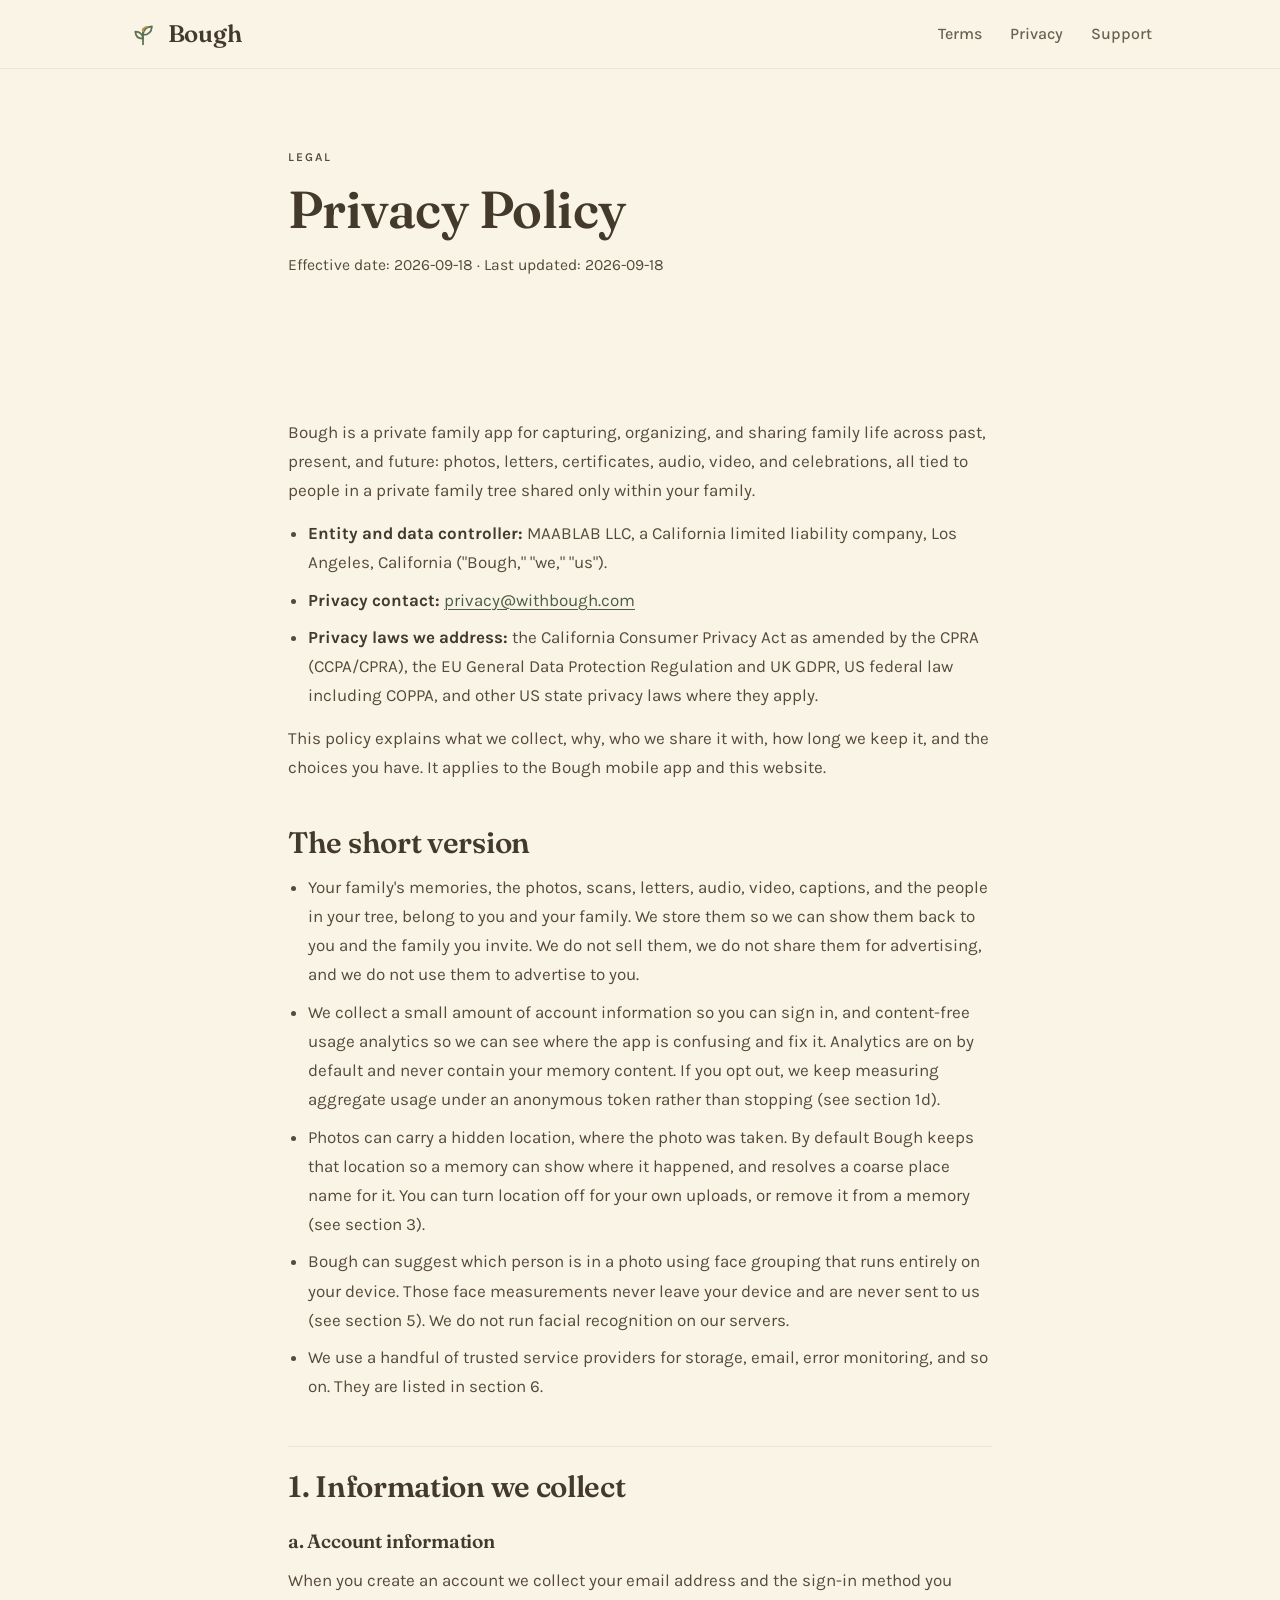
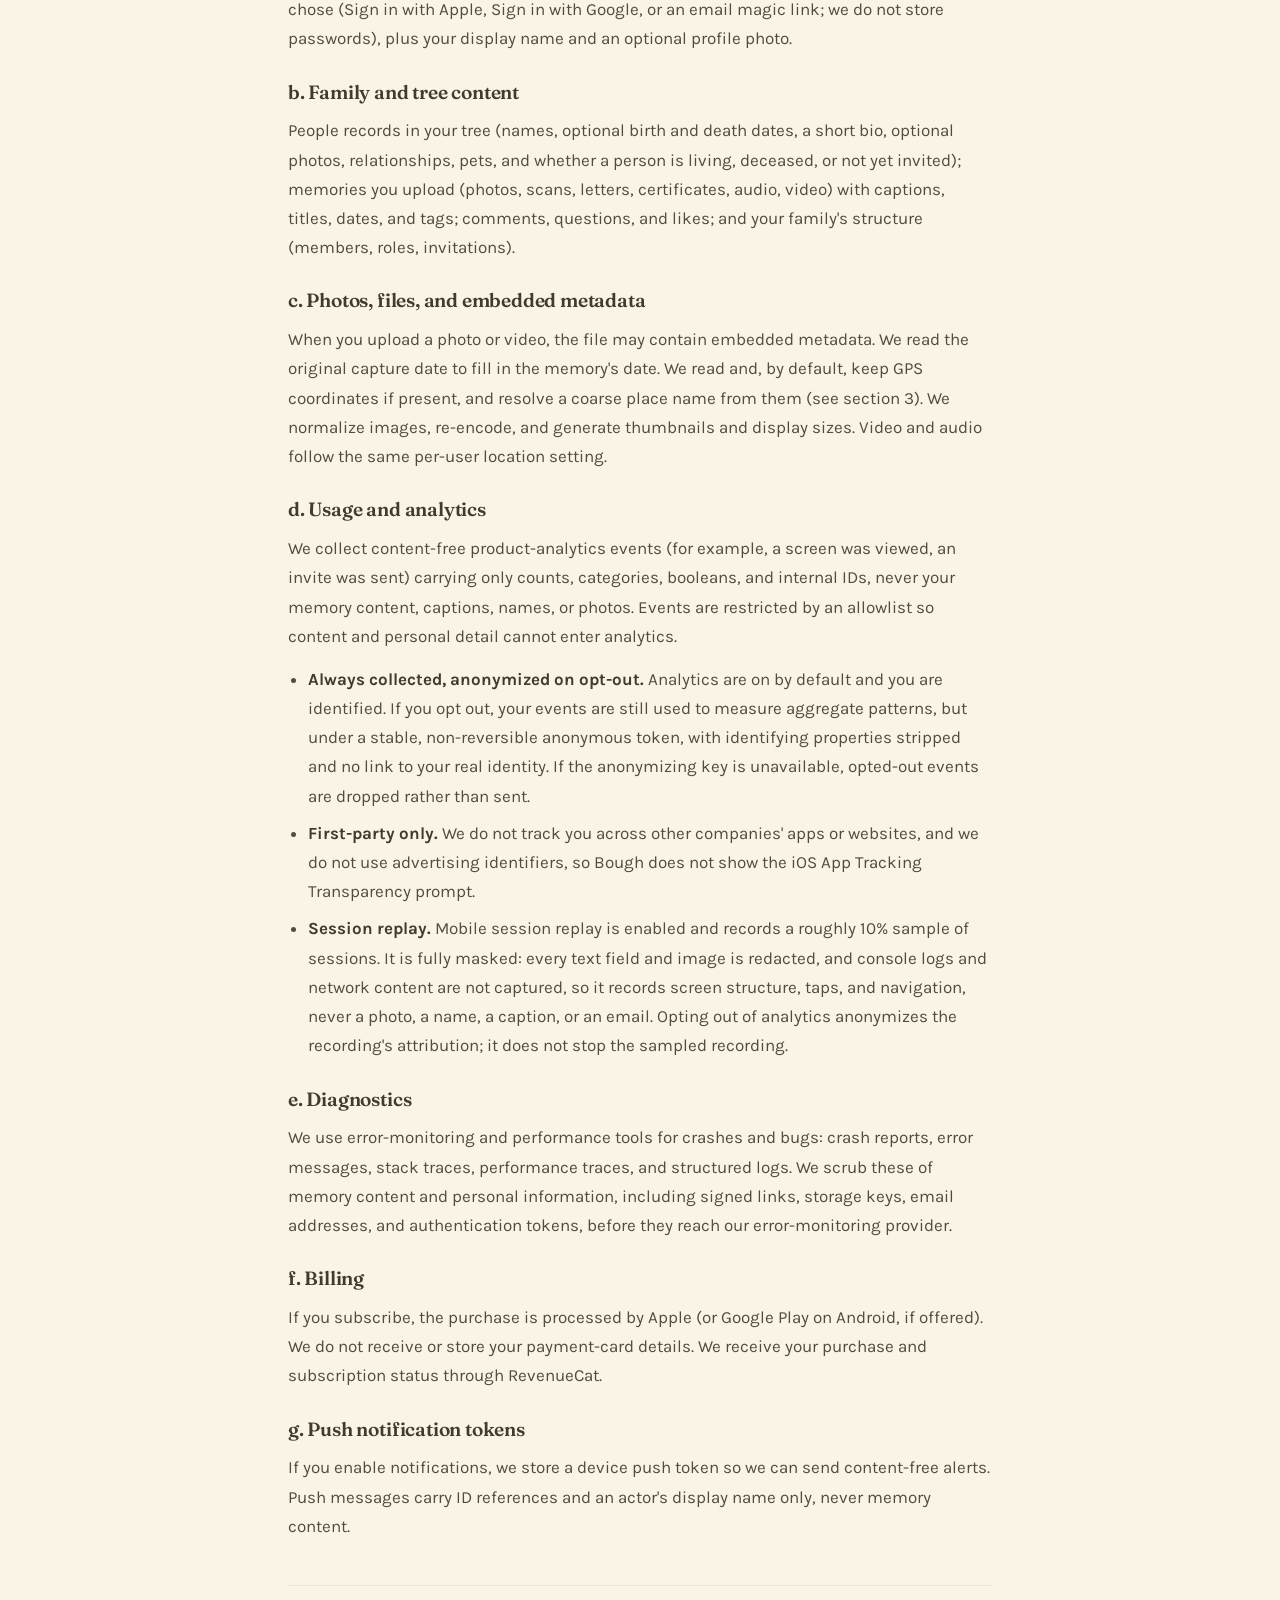
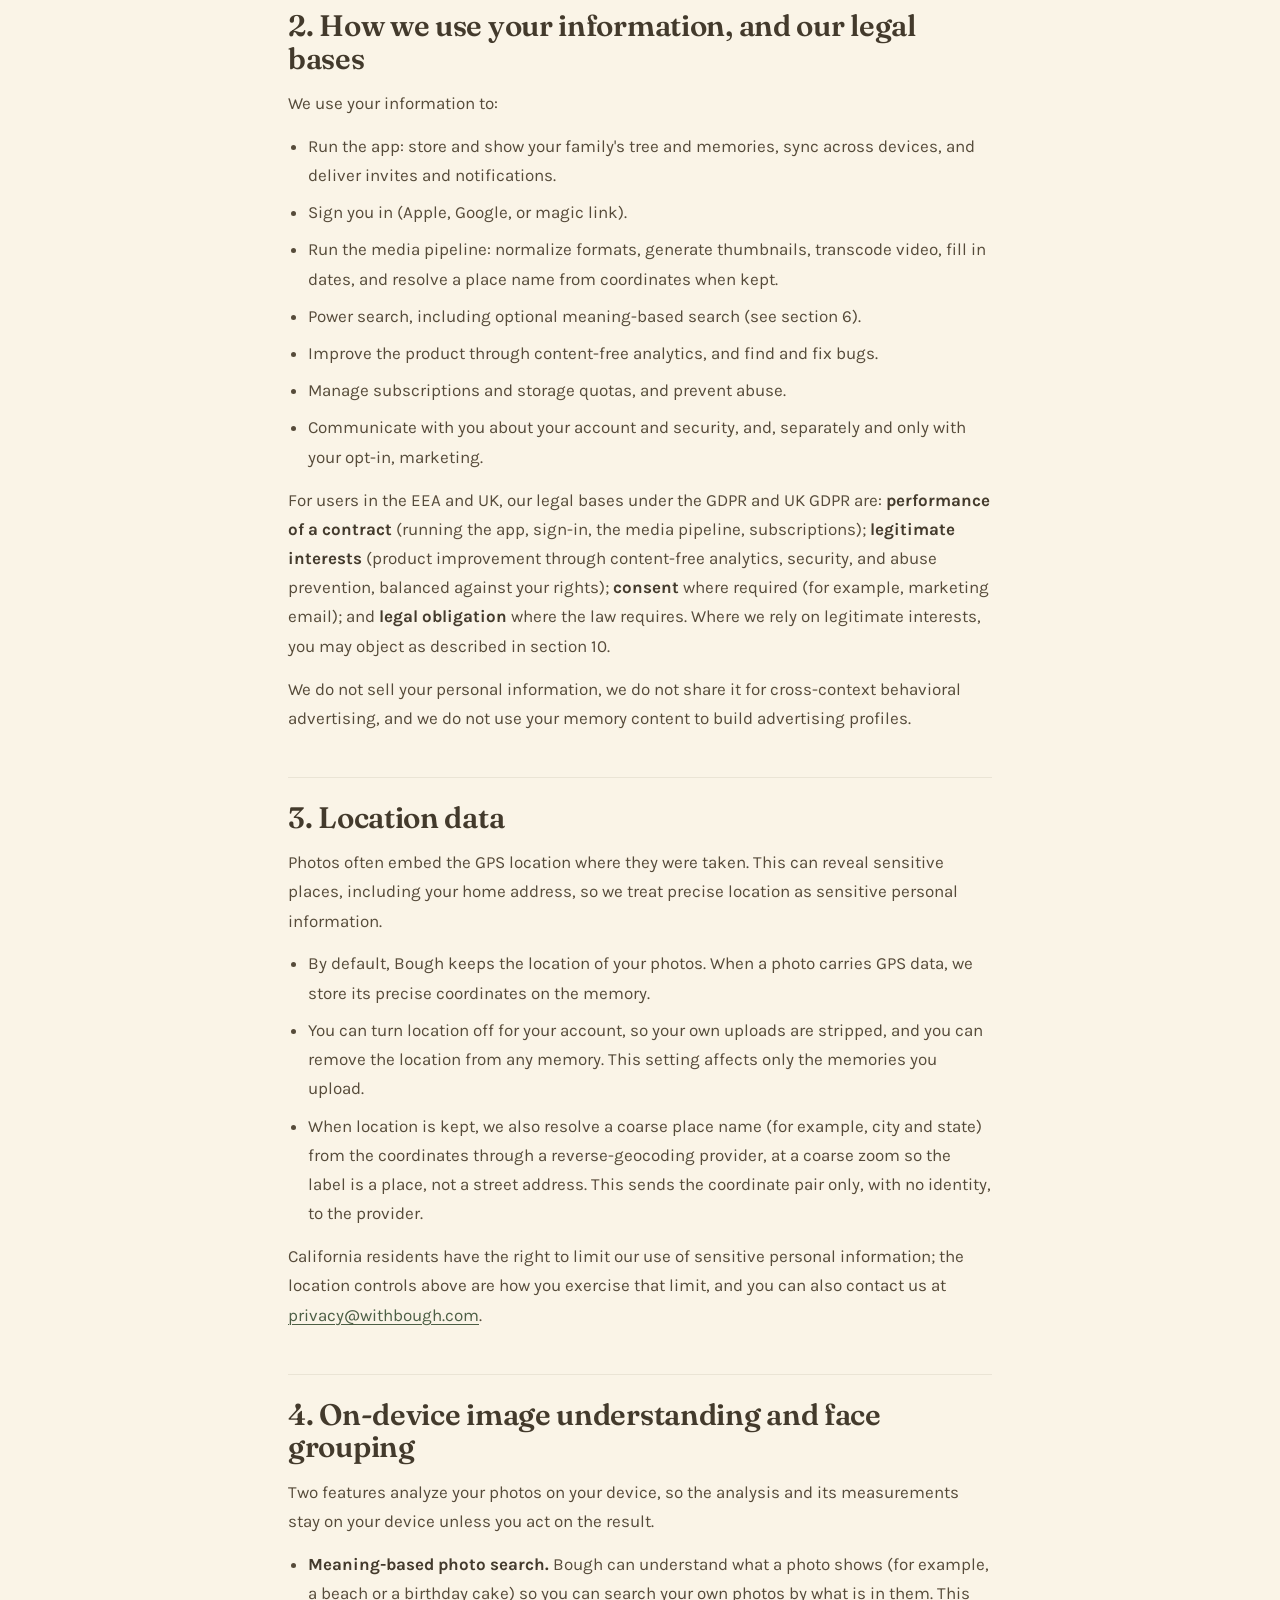
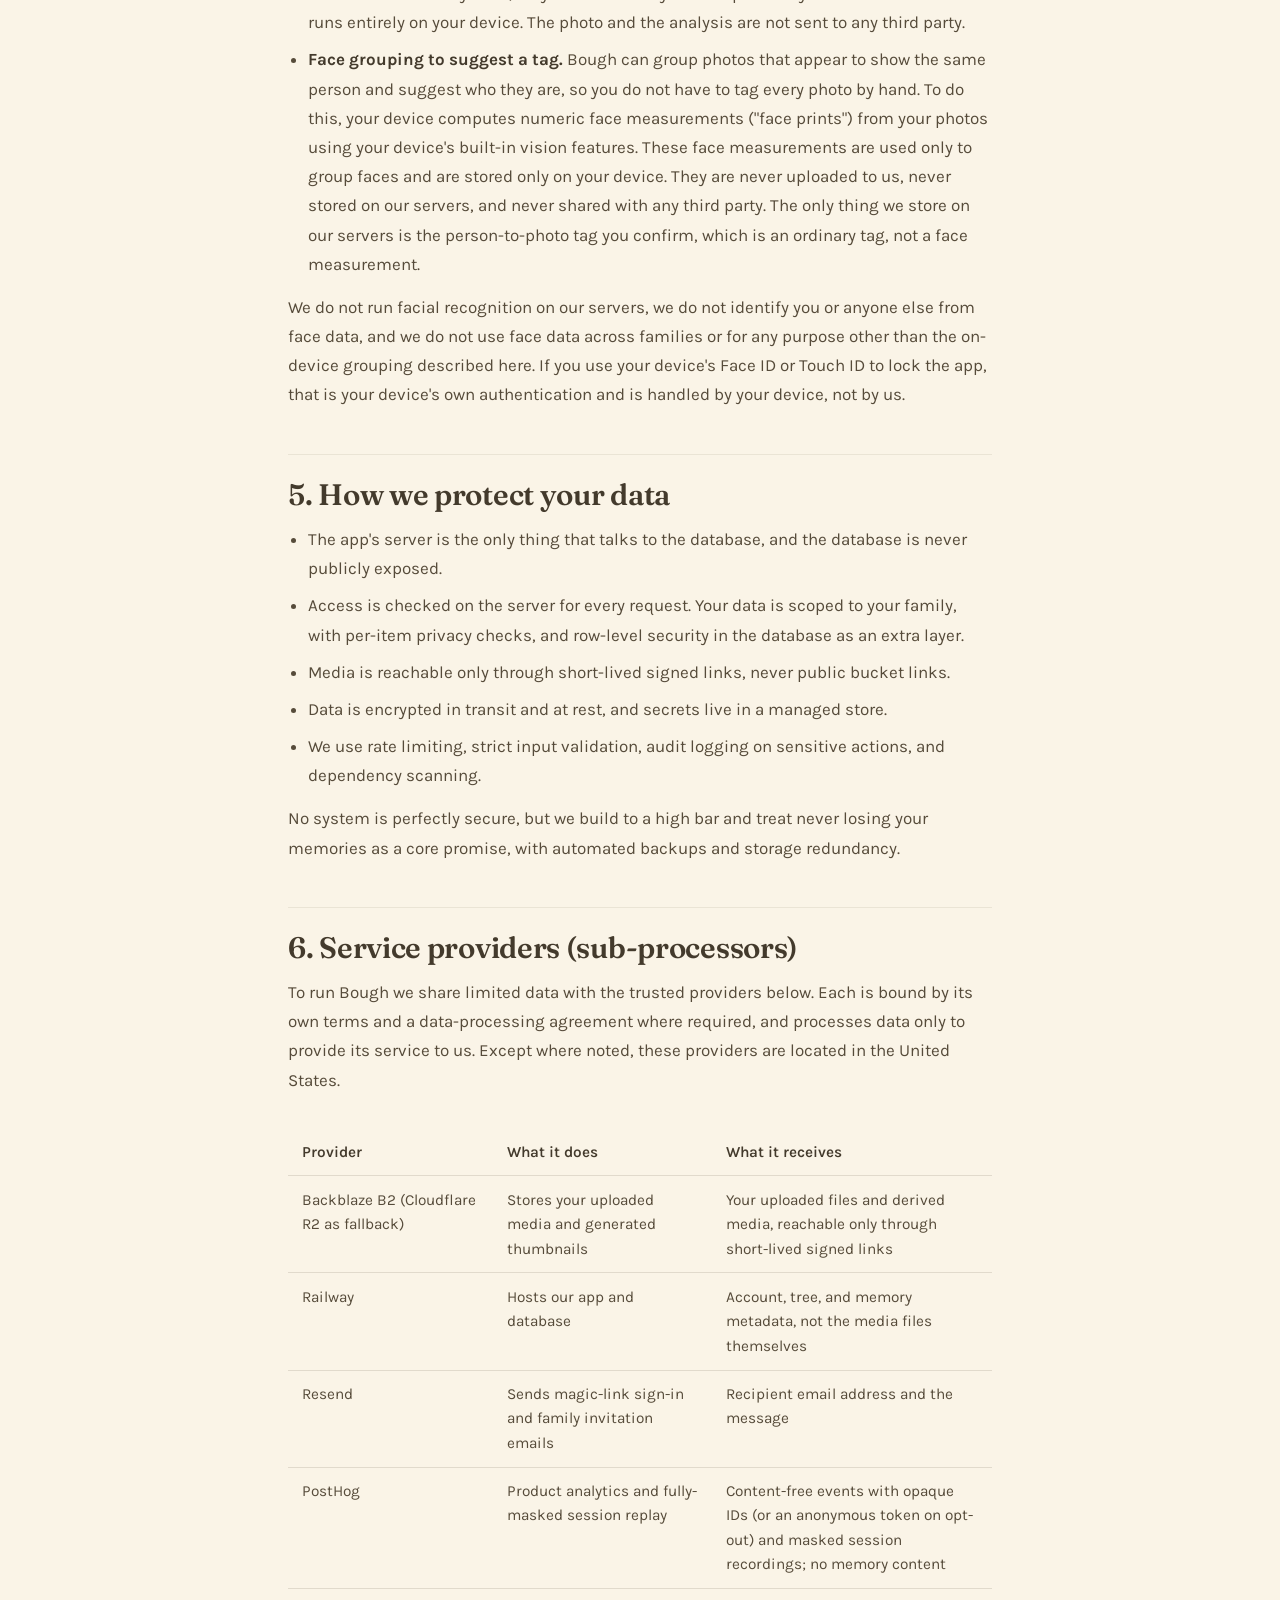
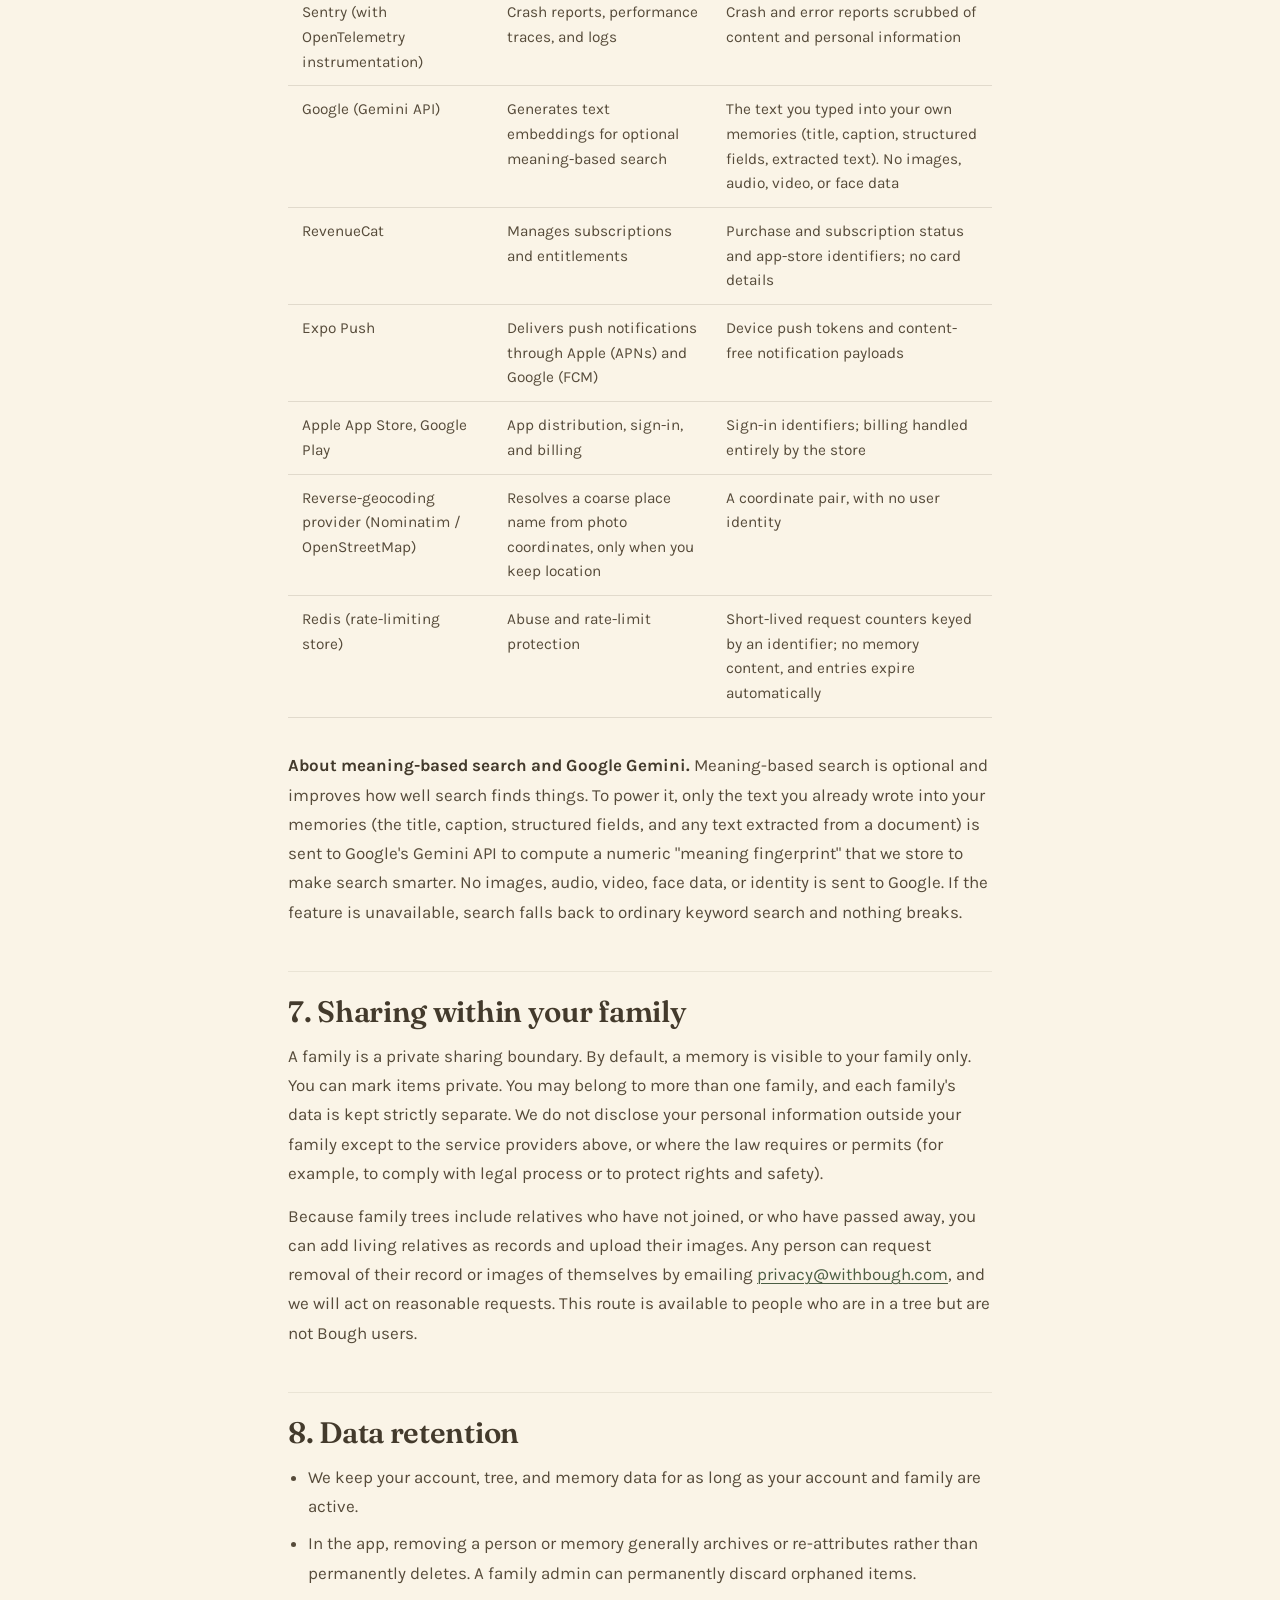
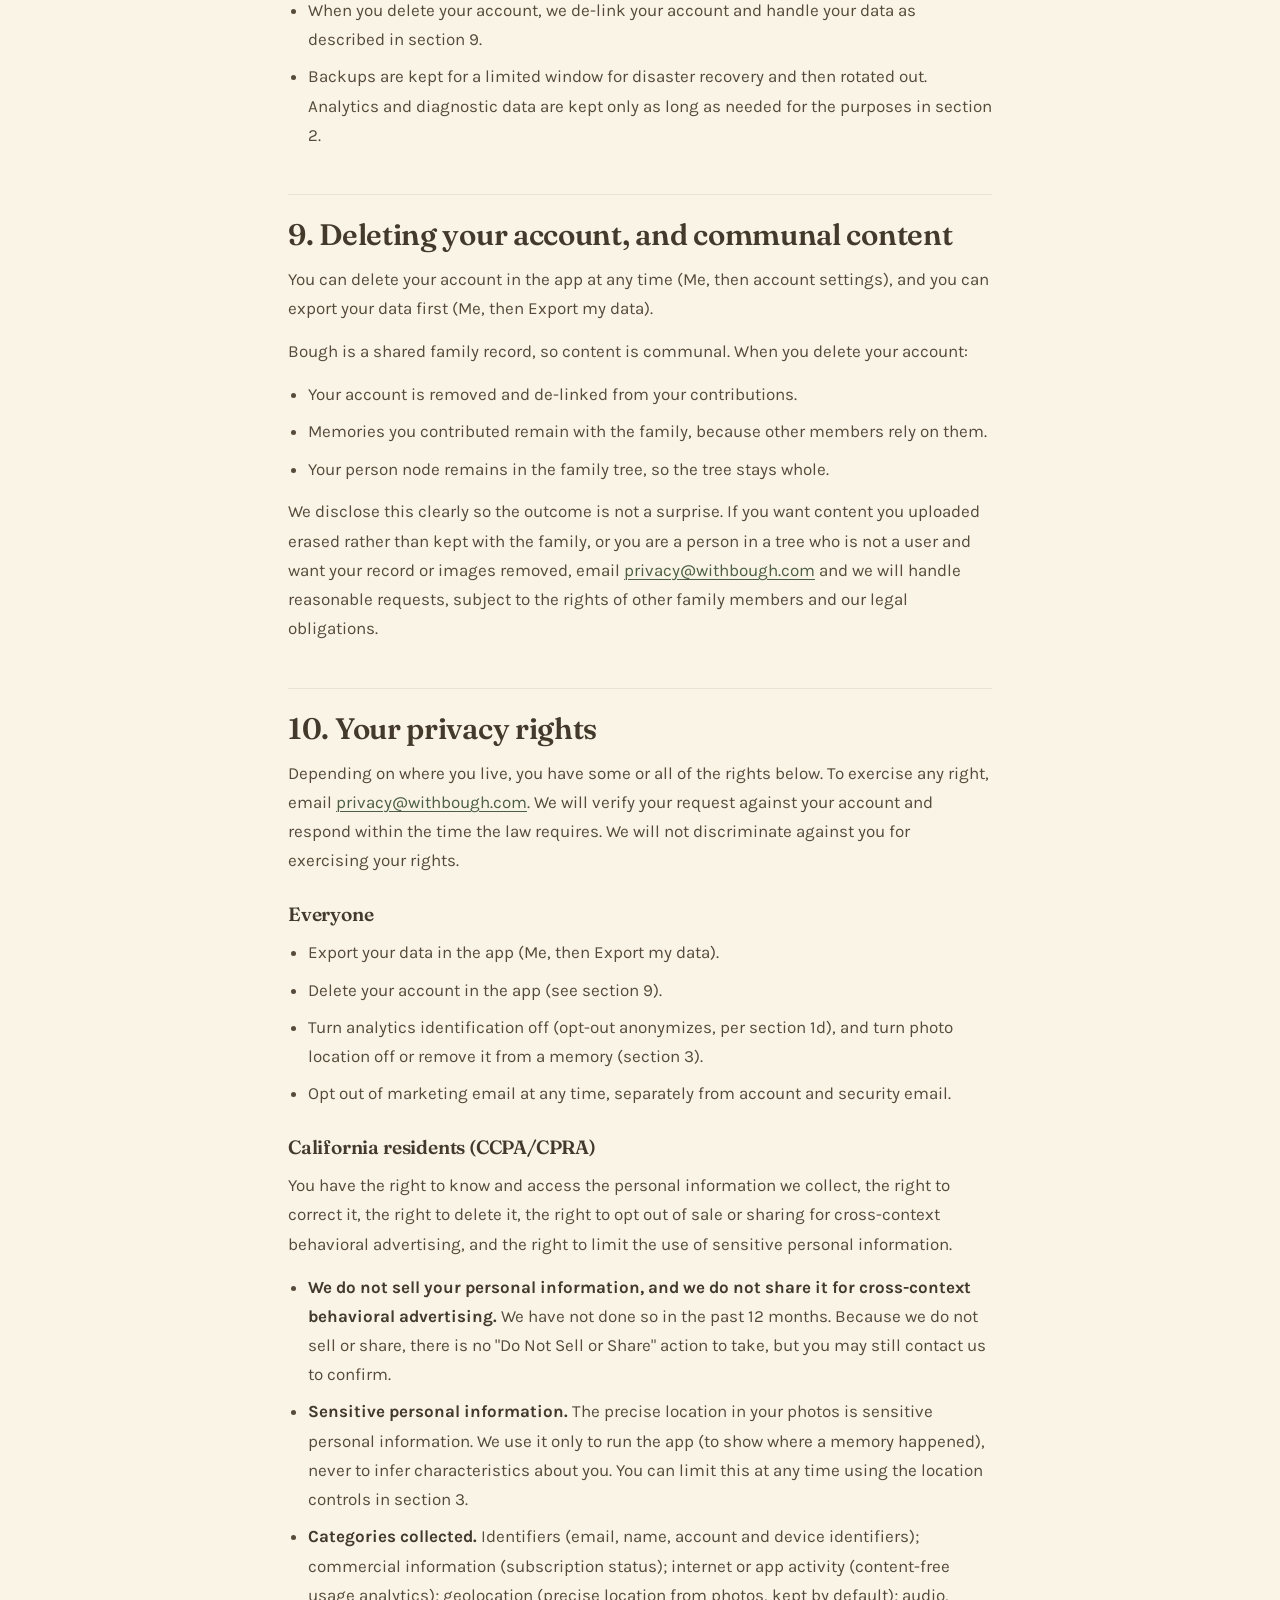
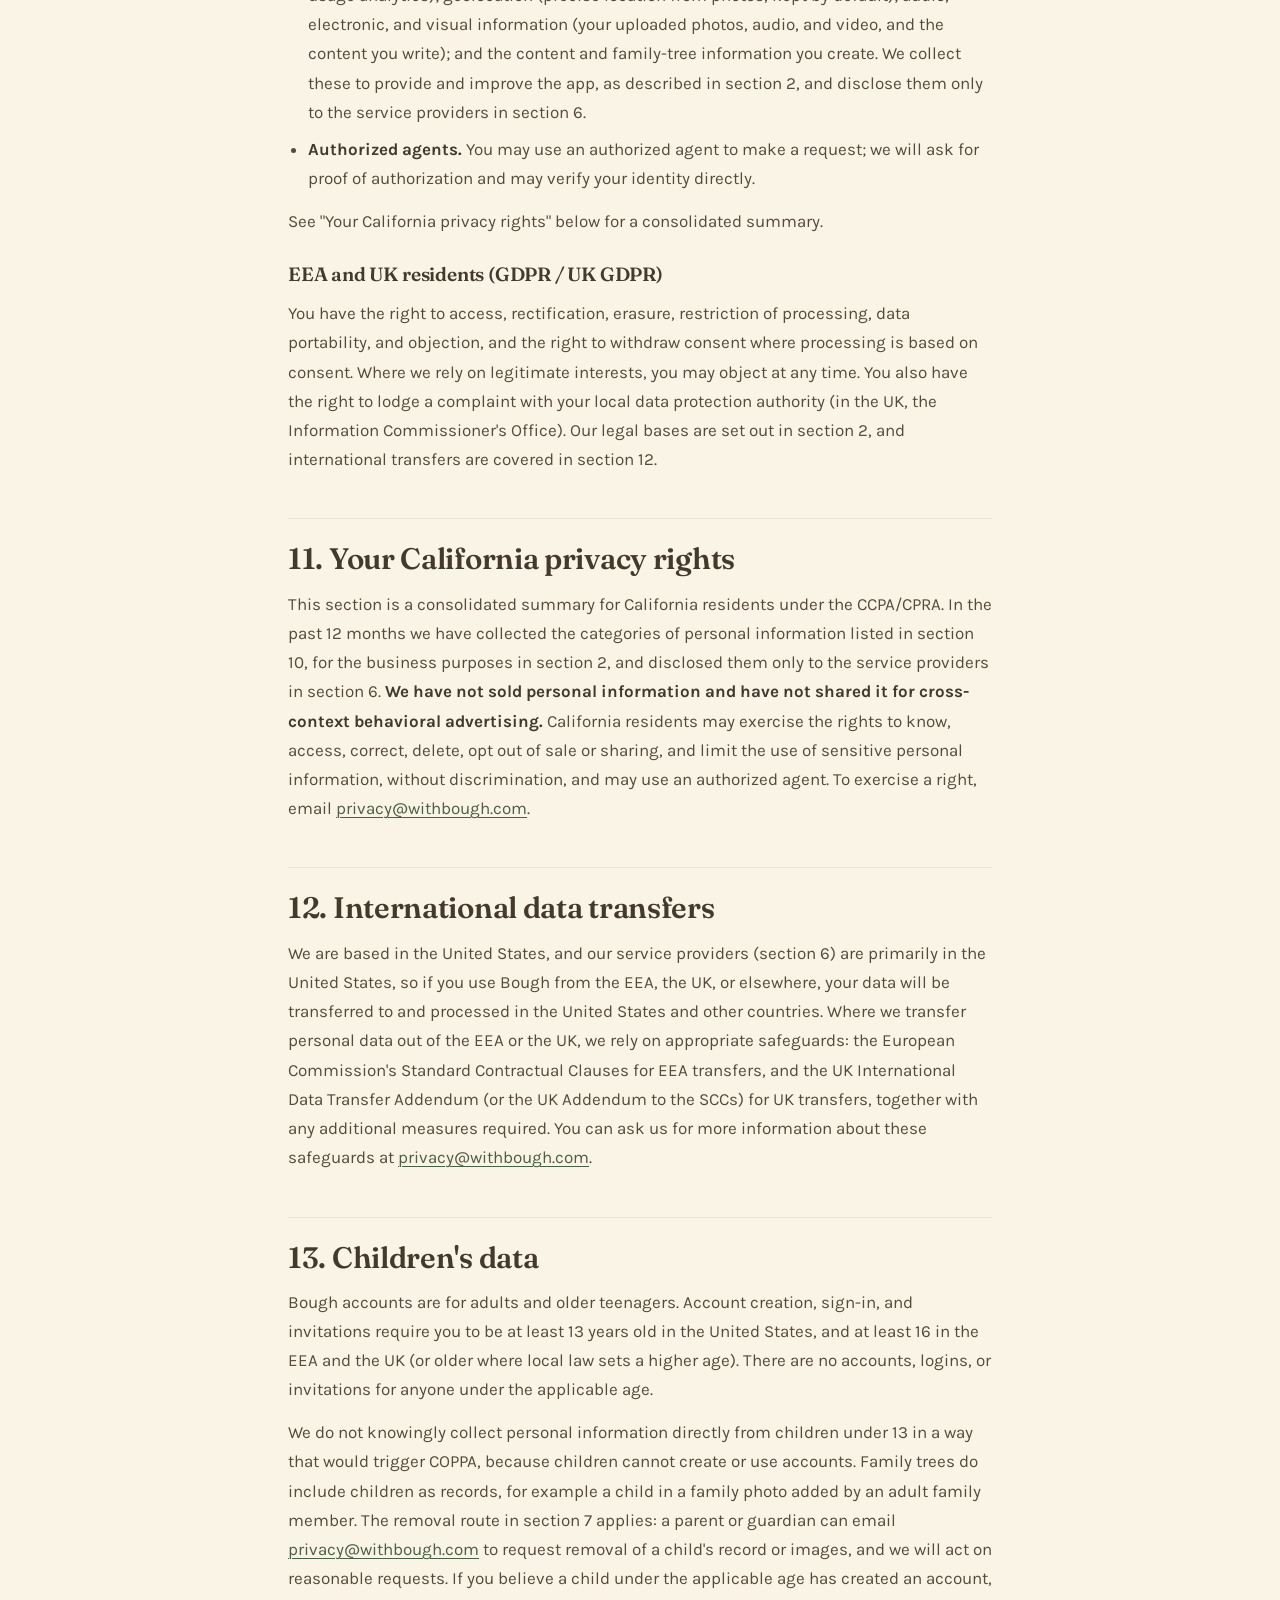
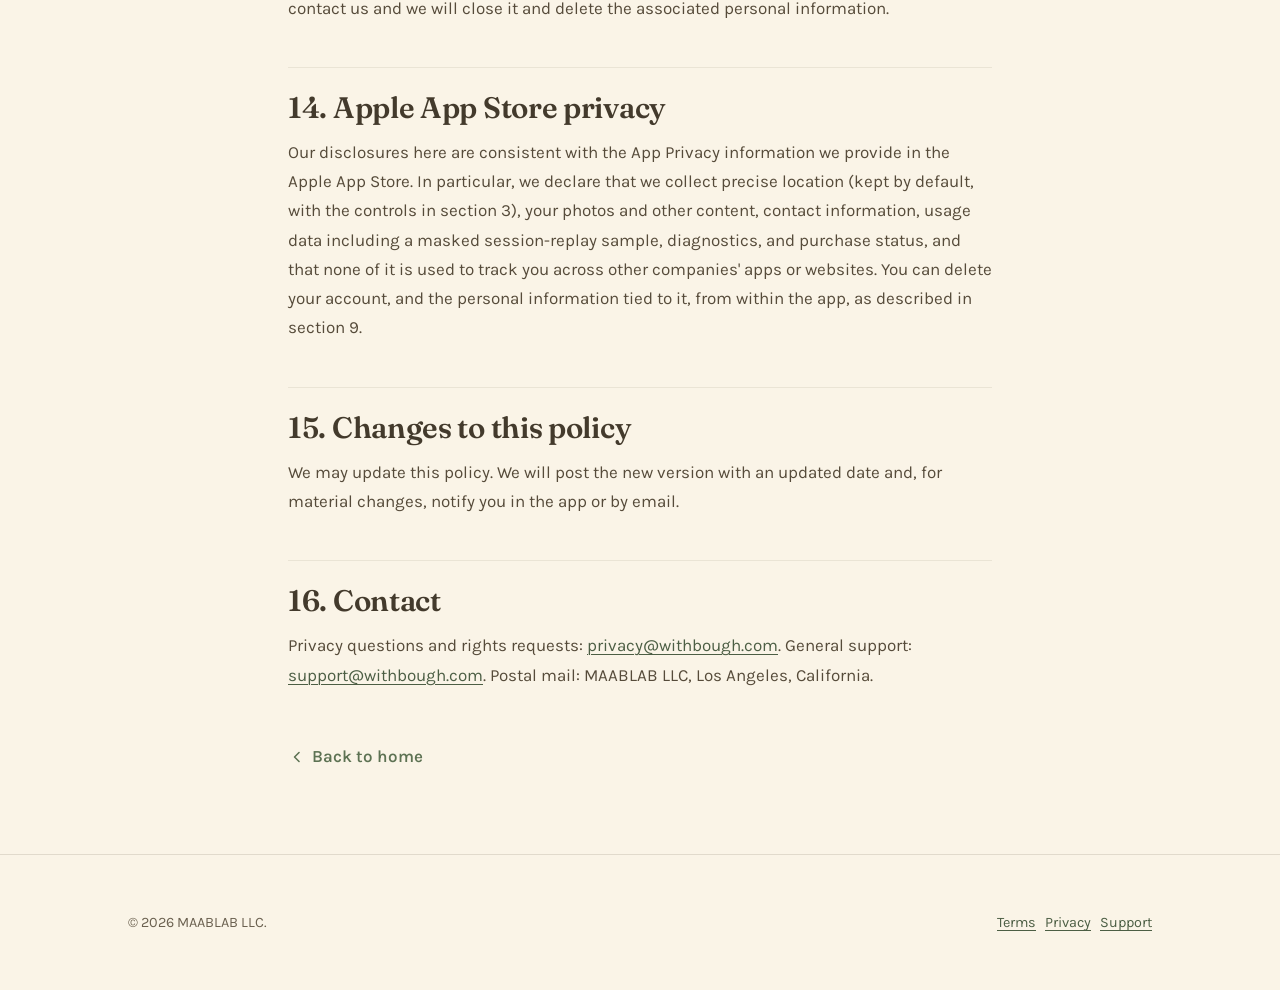
==== privacy/index.html @ f745c42a "feat: publish Bough marketing + legal site for withbough.com Static site (index, terms, privacy, sup" ====
<!doctype html>
<html lang="en">
<head>
  <meta charset="utf-8">
  <meta name="viewport" content="width=device-width, initial-scale=1, viewport-fit=cover">
  <title>Bough Privacy Policy</title>
  <meta name="description" content="How Bough collects, uses, shares, and protects your family's data.">
  <link rel="icon" href="../assets/bough-mark.svg" type="image/svg+xml">
  <link rel="preconnect" href="https://fonts.googleapis.com">
  <link rel="preconnect" href="https://fonts.gstatic.com" crossorigin>
  <link href="https://fonts.googleapis.com/css2?family=Fraunces:ital,opsz,wght@0,9..144,400;0,9..144,500;0,9..144,600;1,9..144,500&family=Karla:wght@400;500;600;700&display=swap" rel="stylesheet">
  <link rel="stylesheet" href="../styles.css">
</head>
<body id="top">
  <a class="skip-link" href="#main">Skip to content</a>

  <header class="site-header">
    <div class="wrap">
      <a class="brand" href="../" aria-label="Bough home">
        <svg width="30" height="30" viewBox="0 0 32 32" fill="none" stroke="currentColor" stroke-width="1.9" stroke-linecap="round" stroke-linejoin="round" style="color: var(--sage-deep)" aria-hidden="true">
          <path d="M16 27V11"/>
          <path d="M16 17c.3-5.6 3.8-8.8 9.5-9-.4 5.7-3.9 9-9.5 9z"/>
          <path d="M16 21c-.3-4.5-3.2-7.3-8.2-7.5.4 5 3.6 7.7 8.2 7.5z"/>
          <path d="M16 13c.1-2.7 1.7-4.3 4.5-4.5" style="stroke: var(--gold)"/>
        </svg>
        <span class="wordmark">Bough</span>
      </a>
      <nav class="nav" aria-label="Primary">
        <div class="nav-links">
          <a href="../terms/">Terms</a>
          <a href="../privacy/" aria-current="page">Privacy</a>
          <a href="../support/">Support</a>
        </div>
      </nav>
    </div>
  </header>

  <main id="main">
    <div class="wrap doc-header">
      <div class="doc">
        <p class="eyebrow">Legal</p>
        <h1>Privacy Policy</h1>
        <p class="doc-meta">Effective date: 2026-09-18 · Last updated: 2026-09-18</p>
      </div>
    </div>

    <div class="wrap">
      <article class="doc">
        <p>Bough is a private family app for capturing, organizing, and sharing family life across past, present, and future: photos, letters, certificates, audio, video, and celebrations, all tied to people in a private family tree shared only within your family.</p>
        <ul>
          <li><strong>Entity and data controller:</strong> MAABLAB LLC, a California limited liability company, Los Angeles, California ("Bough," "we," "us").</li>
          <li><strong>Privacy contact:</strong> <a href="mailto:privacy@withbough.com">privacy@withbough.com</a></li>
          <li><strong>Privacy laws we address:</strong> the California Consumer Privacy Act as amended by the CPRA (CCPA/CPRA), the EU General Data Protection Regulation and UK GDPR, US federal law including COPPA, and other US state privacy laws where they apply.</li>
        </ul>
        <p>This policy explains what we collect, why, who we share it with, how long we keep it, and the choices you have. It applies to the Bough mobile app and this website.</p>

        <h2>The short version</h2>
        <ul>
          <li>Your family's memories, the photos, scans, letters, audio, video, captions, and the people in your tree, belong to you and your family. We store them so we can show them back to you and the family you invite. We do not sell them, we do not share them for advertising, and we do not use them to advertise to you.</li>
          <li>We collect a small amount of account information so you can sign in, and content-free usage analytics so we can see where the app is confusing and fix it. Analytics are on by default and never contain your memory content. If you opt out, we keep measuring aggregate usage under an anonymous token rather than stopping (see section 1d).</li>
          <li>Photos can carry a hidden location, where the photo was taken. By default Bough keeps that location so a memory can show where it happened, and resolves a coarse place name for it. You can turn location off for your own uploads, or remove it from a memory (see section 3).</li>
          <li>Bough can suggest which person is in a photo using face grouping that runs entirely on your device. Those face measurements never leave your device and are never sent to us (see section 5). We do not run facial recognition on our servers.</li>
          <li>We use a handful of trusted service providers for storage, email, error monitoring, and so on. They are listed in section 6.</li>
        </ul>

        <h2>1. Information we collect</h2>
        <h3>a. Account information</h3>
        <p>When you create an account we collect your email address and the sign-in method you chose (Sign in with Apple, Sign in with Google, or an email magic link; we do not store passwords), plus your display name and an optional profile photo.</p>
        <h3>b. Family and tree content</h3>
        <p>People records in your tree (names, optional birth and death dates, a short bio, optional photos, relationships, pets, and whether a person is living, deceased, or not yet invited); memories you upload (photos, scans, letters, certificates, audio, video) with captions, titles, dates, and tags; comments, questions, and likes; and your family's structure (members, roles, invitations).</p>
        <h3>c. Photos, files, and embedded metadata</h3>
        <p>When you upload a photo or video, the file may contain embedded metadata. We read the original capture date to fill in the memory's date. We read and, by default, keep GPS coordinates if present, and resolve a coarse place name from them (see section 3). We normalize images, re-encode, and generate thumbnails and display sizes. Video and audio follow the same per-user location setting.</p>
        <h3>d. Usage and analytics</h3>
        <p>We collect content-free product-analytics events (for example, a screen was viewed, an invite was sent) carrying only counts, categories, booleans, and internal IDs, never your memory content, captions, names, or photos. Events are restricted by an allowlist so content and personal detail cannot enter analytics.</p>
        <ul>
          <li><strong>Always collected, anonymized on opt-out.</strong> Analytics are on by default and you are identified. If you opt out, your events are still used to measure aggregate patterns, but under a stable, non-reversible anonymous token, with identifying properties stripped and no link to your real identity. If the anonymizing key is unavailable, opted-out events are dropped rather than sent.</li>
          <li><strong>First-party only.</strong> We do not track you across other companies' apps or websites, and we do not use advertising identifiers, so Bough does not show the iOS App Tracking Transparency prompt.</li>
          <li><strong>Session replay.</strong> Mobile session replay is enabled and records a roughly 10% sample of sessions. It is fully masked: every text field and image is redacted, and console logs and network content are not captured, so it records screen structure, taps, and navigation, never a photo, a name, a caption, or an email. Opting out of analytics anonymizes the recording's attribution; it does not stop the sampled recording.</li>
        </ul>
        <h3>e. Diagnostics</h3>
        <p>We use error-monitoring and performance tools for crashes and bugs: crash reports, error messages, stack traces, performance traces, and structured logs. We scrub these of memory content and personal information, including signed links, storage keys, email addresses, and authentication tokens, before they reach our error-monitoring provider.</p>
        <h3>f. Billing</h3>
        <p>If you subscribe, the purchase is processed by Apple (or Google Play on Android, if offered). We do not receive or store your payment-card details. We receive your purchase and subscription status through RevenueCat.</p>
        <h3>g. Push notification tokens</h3>
        <p>If you enable notifications, we store a device push token so we can send content-free alerts. Push messages carry ID references and an actor's display name only, never memory content.</p>

        <h2>2. How we use your information, and our legal bases</h2>
        <p>We use your information to:</p>
        <ul>
          <li>Run the app: store and show your family's tree and memories, sync across devices, and deliver invites and notifications.</li>
          <li>Sign you in (Apple, Google, or magic link).</li>
          <li>Run the media pipeline: normalize formats, generate thumbnails, transcode video, fill in dates, and resolve a place name from coordinates when kept.</li>
          <li>Power search, including optional meaning-based search (see section 6).</li>
          <li>Improve the product through content-free analytics, and find and fix bugs.</li>
          <li>Manage subscriptions and storage quotas, and prevent abuse.</li>
          <li>Communicate with you about your account and security, and, separately and only with your opt-in, marketing.</li>
        </ul>
        <p>For users in the EEA and UK, our legal bases under the GDPR and UK GDPR are: <strong>performance of a contract</strong> (running the app, sign-in, the media pipeline, subscriptions); <strong>legitimate interests</strong> (product improvement through content-free analytics, security, and abuse prevention, balanced against your rights); <strong>consent</strong> where required (for example, marketing email); and <strong>legal obligation</strong> where the law requires. Where we rely on legitimate interests, you may object as described in section 10.</p>
        <p>We do not sell your personal information, we do not share it for cross-context behavioral advertising, and we do not use your memory content to build advertising profiles.</p>

        <h2>3. Location data</h2>
        <p>Photos often embed the GPS location where they were taken. This can reveal sensitive places, including your home address, so we treat precise location as sensitive personal information.</p>
        <ul>
          <li>By default, Bough keeps the location of your photos. When a photo carries GPS data, we store its precise coordinates on the memory.</li>
          <li>You can turn location off for your account, so your own uploads are stripped, and you can remove the location from any memory. This setting affects only the memories you upload.</li>
          <li>When location is kept, we also resolve a coarse place name (for example, city and state) from the coordinates through a reverse-geocoding provider, at a coarse zoom so the label is a place, not a street address. This sends the coordinate pair only, with no identity, to the provider.</li>
        </ul>
        <p>California residents have the right to limit our use of sensitive personal information; the location controls above are how you exercise that limit, and you can also contact us at <a href="mailto:privacy@withbough.com">privacy@withbough.com</a>.</p>

        <h2>4. On-device image understanding and face grouping</h2>
        <p>Two features analyze your photos on your device, so the analysis and its measurements stay on your device unless you act on the result.</p>
        <ul>
          <li><strong>Meaning-based photo search.</strong> Bough can understand what a photo shows (for example, a beach or a birthday cake) so you can search your own photos by what is in them. This runs entirely on your device. The photo and the analysis are not sent to any third party.</li>
          <li><strong>Face grouping to suggest a tag.</strong> Bough can group photos that appear to show the same person and suggest who they are, so you do not have to tag every photo by hand. To do this, your device computes numeric face measurements ("face prints") from your photos using your device's built-in vision features. These face measurements are used only to group faces and are stored only on your device. They are never uploaded to us, never stored on our servers, and never shared with any third party. The only thing we store on our servers is the person-to-photo tag you confirm, which is an ordinary tag, not a face measurement.</li>
        </ul>
        <p>We do not run facial recognition on our servers, we do not identify you or anyone else from face data, and we do not use face data across families or for any purpose other than the on-device grouping described here. If you use your device's Face ID or Touch ID to lock the app, that is your device's own authentication and is handled by your device, not by us.</p>

        <h2>5. How we protect your data</h2>
        <ul>
          <li>The app's server is the only thing that talks to the database, and the database is never publicly exposed.</li>
          <li>Access is checked on the server for every request. Your data is scoped to your family, with per-item privacy checks, and row-level security in the database as an extra layer.</li>
          <li>Media is reachable only through short-lived signed links, never public bucket links.</li>
          <li>Data is encrypted in transit and at rest, and secrets live in a managed store.</li>
          <li>We use rate limiting, strict input validation, audit logging on sensitive actions, and dependency scanning.</li>
        </ul>
        <p>No system is perfectly secure, but we build to a high bar and treat never losing your memories as a core promise, with automated backups and storage redundancy.</p>

        <h2>6. Service providers (sub-processors)</h2>
        <p>To run Bough we share limited data with the trusted providers below. Each is bound by its own terms and a data-processing agreement where required, and processes data only to provide its service to us. Except where noted, these providers are located in the United States.</p>
        <div class="doc-table-wrap">
          <table>
            <thead>
              <tr><th>Provider</th><th>What it does</th><th>What it receives</th></tr>
            </thead>
            <tbody>
              <tr><td>Backblaze B2 (Cloudflare R2 as fallback)</td><td>Stores your uploaded media and generated thumbnails</td><td>Your uploaded files and derived media, reachable only through short-lived signed links</td></tr>
              <tr><td>Railway</td><td>Hosts our app and database</td><td>Account, tree, and memory metadata, not the media files themselves</td></tr>
              <tr><td>Resend</td><td>Sends magic-link sign-in and family invitation emails</td><td>Recipient email address and the message</td></tr>
              <tr><td>PostHog</td><td>Product analytics and fully-masked session replay</td><td>Content-free events with opaque IDs (or an anonymous token on opt-out) and masked session recordings; no memory content</td></tr>
              <tr><td>Sentry (with OpenTelemetry instrumentation)</td><td>Crash reports, performance traces, and logs</td><td>Crash and error reports scrubbed of content and personal information</td></tr>
              <tr><td>Google (Gemini API)</td><td>Generates text embeddings for optional meaning-based search</td><td>The text you typed into your own memories (title, caption, structured fields, extracted text). No images, audio, video, or face data</td></tr>
              <tr><td>RevenueCat</td><td>Manages subscriptions and entitlements</td><td>Purchase and subscription status and app-store identifiers; no card details</td></tr>
              <tr><td>Expo Push</td><td>Delivers push notifications through Apple (APNs) and Google (FCM)</td><td>Device push tokens and content-free notification payloads</td></tr>
              <tr><td>Apple App Store, Google Play</td><td>App distribution, sign-in, and billing</td><td>Sign-in identifiers; billing handled entirely by the store</td></tr>
              <tr><td>Reverse-geocoding provider (Nominatim / OpenStreetMap)</td><td>Resolves a coarse place name from photo coordinates, only when you keep location</td><td>A coordinate pair, with no user identity</td></tr>
              <tr><td>Redis (rate-limiting store)</td><td>Abuse and rate-limit protection</td><td>Short-lived request counters keyed by an identifier; no memory content, and entries expire automatically</td></tr>
            </tbody>
          </table>
        </div>
        <p><strong>About meaning-based search and Google Gemini.</strong> Meaning-based search is optional and improves how well search finds things. To power it, only the text you already wrote into your memories (the title, caption, structured fields, and any text extracted from a document) is sent to Google's Gemini API to compute a numeric "meaning fingerprint" that we store to make search smarter. No images, audio, video, face data, or identity is sent to Google. If the feature is unavailable, search falls back to ordinary keyword search and nothing breaks.</p>

        <h2>7. Sharing within your family</h2>
        <p>A family is a private sharing boundary. By default, a memory is visible to your family only. You can mark items private. You may belong to more than one family, and each family's data is kept strictly separate. We do not disclose your personal information outside your family except to the service providers above, or where the law requires or permits (for example, to comply with legal process or to protect rights and safety).</p>
        <p>Because family trees include relatives who have not joined, or who have passed away, you can add living relatives as records and upload their images. Any person can request removal of their record or images of themselves by emailing <a href="mailto:privacy@withbough.com">privacy@withbough.com</a>, and we will act on reasonable requests. This route is available to people who are in a tree but are not Bough users.</p>

        <h2>8. Data retention</h2>
        <ul>
          <li>We keep your account, tree, and memory data for as long as your account and family are active.</li>
          <li>In the app, removing a person or memory generally archives or re-attributes rather than permanently deletes. A family admin can permanently discard orphaned items.</li>
          <li>When you delete your account, we de-link your account and handle your data as described in section 9.</li>
          <li>Backups are kept for a limited window for disaster recovery and then rotated out. Analytics and diagnostic data are kept only as long as needed for the purposes in section 2.</li>
        </ul>

        <h2>9. Deleting your account, and communal content</h2>
        <p>You can delete your account in the app at any time (Me, then account settings), and you can export your data first (Me, then Export my data).</p>
        <p>Bough is a shared family record, so content is communal. When you delete your account:</p>
        <ul>
          <li>Your account is removed and de-linked from your contributions.</li>
          <li>Memories you contributed remain with the family, because other members rely on them.</li>
          <li>Your person node remains in the family tree, so the tree stays whole.</li>
        </ul>
        <p>We disclose this clearly so the outcome is not a surprise. If you want content you uploaded erased rather than kept with the family, or you are a person in a tree who is not a user and want your record or images removed, email <a href="mailto:privacy@withbough.com">privacy@withbough.com</a> and we will handle reasonable requests, subject to the rights of other family members and our legal obligations.</p>

        <h2>10. Your privacy rights</h2>
        <p>Depending on where you live, you have some or all of the rights below. To exercise any right, email <a href="mailto:privacy@withbough.com">privacy@withbough.com</a>. We will verify your request against your account and respond within the time the law requires. We will not discriminate against you for exercising your rights.</p>
        <h3>Everyone</h3>
        <ul>
          <li>Export your data in the app (Me, then Export my data).</li>
          <li>Delete your account in the app (see section 9).</li>
          <li>Turn analytics identification off (opt-out anonymizes, per section 1d), and turn photo location off or remove it from a memory (section 3).</li>
          <li>Opt out of marketing email at any time, separately from account and security email.</li>
        </ul>
        <h3>California residents (CCPA/CPRA)</h3>
        <p>You have the right to know and access the personal information we collect, the right to correct it, the right to delete it, the right to opt out of sale or sharing for cross-context behavioral advertising, and the right to limit the use of sensitive personal information.</p>
        <ul>
          <li><strong>We do not sell your personal information, and we do not share it for cross-context behavioral advertising.</strong> We have not done so in the past 12 months. Because we do not sell or share, there is no "Do Not Sell or Share" action to take, but you may still contact us to confirm.</li>
          <li><strong>Sensitive personal information.</strong> The precise location in your photos is sensitive personal information. We use it only to run the app (to show where a memory happened), never to infer characteristics about you. You can limit this at any time using the location controls in section 3.</li>
          <li><strong>Categories collected.</strong> Identifiers (email, name, account and device identifiers); commercial information (subscription status); internet or app activity (content-free usage analytics); geolocation (precise location from photos, kept by default); audio, electronic, and visual information (your uploaded photos, audio, and video, and the content you write); and the content and family-tree information you create. We collect these to provide and improve the app, as described in section 2, and disclose them only to the service providers in section 6.</li>
          <li><strong>Authorized agents.</strong> You may use an authorized agent to make a request; we will ask for proof of authorization and may verify your identity directly.</li>
        </ul>
        <p>See "Your California privacy rights" below for a consolidated summary.</p>
        <h3>EEA and UK residents (GDPR / UK GDPR)</h3>
        <p>You have the right to access, rectification, erasure, restriction of processing, data portability, and objection, and the right to withdraw consent where processing is based on consent. Where we rely on legitimate interests, you may object at any time. You also have the right to lodge a complaint with your local data protection authority (in the UK, the Information Commissioner's Office). Our legal bases are set out in section 2, and international transfers are covered in section 12.</p>

        <h2>11. Your California privacy rights</h2>
        <p>This section is a consolidated summary for California residents under the CCPA/CPRA. In the past 12 months we have collected the categories of personal information listed in section 10, for the business purposes in section 2, and disclosed them only to the service providers in section 6. <strong>We have not sold personal information and have not shared it for cross-context behavioral advertising.</strong> California residents may exercise the rights to know, access, correct, delete, opt out of sale or sharing, and limit the use of sensitive personal information, without discrimination, and may use an authorized agent. To exercise a right, email <a href="mailto:privacy@withbough.com">privacy@withbough.com</a>.</p>

        <h2>12. International data transfers</h2>
        <p>We are based in the United States, and our service providers (section 6) are primarily in the United States, so if you use Bough from the EEA, the UK, or elsewhere, your data will be transferred to and processed in the United States and other countries. Where we transfer personal data out of the EEA or the UK, we rely on appropriate safeguards: the European Commission's Standard Contractual Clauses for EEA transfers, and the UK International Data Transfer Addendum (or the UK Addendum to the SCCs) for UK transfers, together with any additional measures required. You can ask us for more information about these safeguards at <a href="mailto:privacy@withbough.com">privacy@withbough.com</a>.</p>

        <h2>13. Children's data</h2>
        <p>Bough accounts are for adults and older teenagers. Account creation, sign-in, and invitations require you to be at least 13 years old in the United States, and at least 16 in the EEA and the UK (or older where local law sets a higher age). There are no accounts, logins, or invitations for anyone under the applicable age.</p>
        <p>We do not knowingly collect personal information directly from children under 13 in a way that would trigger COPPA, because children cannot create or use accounts. Family trees do include children as records, for example a child in a family photo added by an adult family member. The removal route in section 7 applies: a parent or guardian can email <a href="mailto:privacy@withbough.com">privacy@withbough.com</a> to request removal of a child's record or images, and we will act on reasonable requests. If you believe a child under the applicable age has created an account, contact us and we will close it and delete the associated personal information.</p>

        <h2>14. Apple App Store privacy</h2>
        <p>Our disclosures here are consistent with the App Privacy information we provide in the Apple App Store. In particular, we declare that we collect precise location (kept by default, with the controls in section 3), your photos and other content, contact information, usage data including a masked session-replay sample, diagnostics, and purchase status, and that none of it is used to track you across other companies' apps or websites. You can delete your account, and the personal information tied to it, from within the app, as described in section 9.</p>

        <h2>15. Changes to this policy</h2>
        <p>We may update this policy. We will post the new version with an updated date and, for material changes, notify you in the app or by email.</p>

        <h2>16. Contact</h2>
        <p>Privacy questions and rights requests: <a href="mailto:privacy@withbough.com">privacy@withbough.com</a>. General support: <a href="mailto:support@withbough.com">support@withbough.com</a>. Postal mail: MAABLAB LLC, Los Angeles, California.</p>

        <a class="back-link" href="../">
          <svg width="18" height="18" viewBox="0 0 22 22" fill="none" stroke="currentColor" stroke-width="1.9" stroke-linecap="round" stroke-linejoin="round" aria-hidden="true"><path d="M13.5 5.5 8 11l5.5 5.5"/></svg>
          Back to home
        </a>
      </article>
    </div>
  </main>

  <footer class="site-footer">
    <div class="wrap">
      <div class="footer-legal" style="margin-top:0;border-top:none;padding-top:0">
        <span>© 2026 MAABLAB LLC.</span>
        <span><a href="../terms/">Terms</a> &nbsp; <a href="../privacy/">Privacy</a> &nbsp; <a href="../support/">Support</a></span>
      </div>
    </div>
  </footer>
</body>
</html>
---- styles.css ----
/*
  Bough marketing + legal site — shared stylesheet.
  Brand tokens are the founder-locked lab v9 palette (DESIGN.md §2) and the
  Fraunces + Karla type pairing (DESIGN.md §3). Light "paper" is primary; a
  restrained warm-dark theme follows the OS setting.
*/

/* ----------------------------------------------------------------- tokens */
:root {
  /* light (paper) — lab v9 */
  --paper: #faf4e7;
  --surface: #fdf9ef;
  --surface-alt: #f2e8d3;
  --surface-deep: #e0d3b4;
  --ink: #433a2c;
  --ink-caption: #564b3a;
  --muted: #6a604f;        /* AA-safe on paper + surface */
  --sage: #7c8b6f;
  --sage-deep: #5d7253;
  --sage-press: #4c5e44;   /* AA-safe text link on paper */
  --amber: #c98a4b;
  --amber-press: #bd7f42;
  --terracotta: #b0563a;
  --gold: #b9924f;
  --honey: #ecdcb4;
  --line: #9a8a70;
  --hairline: rgba(125, 114, 96, 0.20);
  --hairline-soft: rgba(125, 114, 96, 0.13);
  --shadow-card: 0 3px 14px rgba(67, 58, 44, 0.08);
  --shadow-raised: 0 10px 30px rgba(67, 58, 44, 0.13);
  --shadow-amber: 0 8px 22px rgba(201, 138, 75, 0.30);

  --disc-rim: var(--surface);
  --on-accent: #fcf8ee;

  --serif: "Fraunces", Georgia, "Times New Roman", serif;
  --sans: "Karla", -apple-system, BlinkMacSystemFont, "Segoe UI", Helvetica, Arial, sans-serif;

  --maxw: 1120px;
  --readw: 44rem;
  --gutter: clamp(1.25rem, 5vw, 3rem);
  --radius-sm: 12px;
  --radius-md: 18px;
  --radius-lg: 24px;

  color-scheme: light;
}

/* restrained warm-dark: bark + candlelit ink. Token swap only (DESIGN §2). */
@media (prefers-color-scheme: dark) {
  :root {
    --paper: #201b13;
    --surface: #2a241a;
    --surface-alt: #332c20;
    --surface-deep: #3d3527;
    --ink: #f1e7d4;
    --ink-caption: #e3d7bf;
    --muted: #b9ac93;
    --sage: #93a583;
    --sage-deep: #9cb188;
    --sage-press: #b4c7a0;
    --amber: #d79c5d;
    --amber-press: #c98a4b;
    --terracotta: #d07a5e;
    --gold: #cca866;
    --honey: #4a4130;
    --line: #7d7057;
    --hairline: rgba(214, 199, 168, 0.16);
    --hairline-soft: rgba(214, 199, 168, 0.10);
    --shadow-card: 0 3px 14px rgba(0, 0, 0, 0.35);
    --shadow-raised: 0 12px 34px rgba(0, 0, 0, 0.45);
    --shadow-amber: 0 8px 22px rgba(0, 0, 0, 0.4);
    --disc-rim: #1a160f;
    --on-accent: #241d12;
    color-scheme: dark;
  }
}

/* --------------------------------------------------------------- base */
* { box-sizing: border-box; }

html { -webkit-text-size-adjust: 100%; scroll-behavior: smooth; }

@media (prefers-reduced-motion: reduce) {
  html { scroll-behavior: auto; }
}

body {
  margin: 0;
  background: var(--paper);
  color: var(--ink);
  font-family: var(--sans);
  font-size: 1.0625rem;      /* 17px — comfortable for a broad age range */
  line-height: 1.6;
  -webkit-font-smoothing: antialiased;
  text-rendering: optimizeLegibility;
  overflow-x: hidden;
}

img, svg { max-width: 100%; }

a { color: var(--sage-press); text-underline-offset: 3px; text-decoration-thickness: 1px; }
a:hover { color: var(--terracotta); }

:focus-visible {
  outline: 2.5px solid var(--sage-deep);
  outline-offset: 3px;
  border-radius: 4px;
}

h1, h2, h3 {
  font-family: var(--serif);
  font-weight: 600;
  color: var(--ink);
  line-height: 1.1;
  letter-spacing: -0.01em;
  margin: 0;
  font-optical-sizing: auto;
}

p { margin: 0; }

.wrap {
  width: 100%;
  max-width: var(--maxw);
  margin-inline: auto;
  padding-inline: var(--gutter);
}

.section { padding-block: clamp(3.5rem, 9vw, 6.5rem); }

/* eyebrow — the brand's small-caps section head (DESIGN §3), used sparingly */
.eyebrow {
  font-family: var(--sans);
  font-weight: 600;
  font-size: 0.75rem;
  letter-spacing: 0.16em;
  text-transform: uppercase;
  color: var(--sage-deep);
  margin: 0 0 1rem;
}

.lead {
  font-size: clamp(1.125rem, 2.4vw, 1.375rem);
  line-height: 1.5;
  color: var(--ink-caption);
  max-width: 34rem;
}

.muted { color: var(--muted); }

/* --------------------------------------------------------------- buttons */
.btn {
  display: inline-flex;
  align-items: center;
  justify-content: center;
  gap: 0.5rem;
  min-height: 52px;
  padding: 0.85rem 1.6rem;
  border-radius: 999px;
  font-family: var(--sans);
  font-weight: 600;
  font-size: 1.0625rem;
  text-decoration: none;
  border: 1.5px solid transparent;
  cursor: pointer;
  transition: transform 0.16s ease, background-color 0.16s ease, box-shadow 0.16s ease;
}
.btn:hover { transform: translateY(-1px); }
.btn:active { transform: translateY(0); }

.btn-primary {
  background: var(--amber);
  color: var(--on-accent);
  box-shadow: var(--shadow-amber);
}
.btn-primary:hover { background: var(--amber-press); color: var(--on-accent); }

.btn-quiet {
  background: transparent;
  color: var(--sage-deep);
  border-color: var(--hairline);
}
.btn-quiet:hover { border-color: var(--sage-deep); color: var(--sage-deep); }

@media (prefers-reduced-motion: reduce) {
  .btn:hover { transform: none; }
}

/* --------------------------------------------------------------- header */
.site-header {
  position: sticky;
  top: 0;
  z-index: 20;
  background: color-mix(in srgb, var(--paper) 88%, transparent);
  backdrop-filter: saturate(1.2) blur(10px);
  border-bottom: 1px solid var(--hairline-soft);
  padding-top: env(safe-area-inset-top, 0px);
}
.site-header .wrap {
  display: flex;
  align-items: center;
  justify-content: space-between;
  gap: 1rem;
  min-height: 68px;
}
.brand {
  display: inline-flex;
  align-items: center;
  gap: 0.6rem;
  text-decoration: none;
  color: var(--ink);
}
.brand svg { display: block; }
.brand .wordmark {
  font-family: var(--serif);
  font-weight: 600;
  font-size: 1.5rem;
  letter-spacing: -0.01em;
}
.nav {
  display: flex;
  align-items: center;
  gap: clamp(1rem, 2.5vw, 2rem);
}
.nav-links {
  display: flex;
  gap: clamp(1rem, 2.5vw, 1.75rem);
}
.nav-links a {
  color: var(--muted);
  text-decoration: none;
  font-weight: 500;
  font-size: 1rem;
}
.nav-links a:hover { color: var(--ink); }
@media (max-width: 720px) {
  .nav-links { display: none; }
}

/* --------------------------------------------------------------- hero */
.hero { padding-top: clamp(2.5rem, 6vw, 4.5rem); padding-bottom: clamp(2rem, 5vw, 3rem); }
.hero h1 {
  font-size: clamp(2.6rem, 7vw, 4.75rem);
  max-width: 15ch;
}
.hero .lead { margin-top: 1.5rem; }
.hero-actions {
  margin-top: 2.25rem;
  display: flex;
  flex-wrap: wrap;
  gap: 0.85rem;
  align-items: center;
}
.hero-note {
  margin-top: 1.1rem;
  font-size: 0.95rem;
  color: var(--muted);
}

/* hero — editorial, off-center: copy beside a living tree */
.hero-inner {
  display: grid;
  gap: clamp(2rem, 5vw, 3.75rem);
  align-items: center;
}
@media (min-width: 940px) {
  .hero-inner { grid-template-columns: minmax(0, 0.82fr) minmax(0, 1.18fr); }
}

/* the family-tree centerpiece */
.tree-stage {
  margin-top: clamp(2.5rem, 6vw, 4rem);
  background:
    radial-gradient(120% 90% at 50% 0%, var(--surface) 0%, var(--paper) 72%);
  border: 1px solid var(--hairline-soft);
  border-radius: var(--radius-lg);
  padding: clamp(1.25rem, 4vw, 2.75rem) clamp(0.75rem, 3vw, 2rem);
  box-shadow: var(--shadow-card);
  overflow: hidden;
}
@media (min-width: 940px) {
  .hero-inner .tree-stage { margin-top: 0; }
}
.tree-stage svg { width: 100%; height: auto; display: block; }
.tree-caption {
  margin: 1.5rem auto 0;
  text-align: center;
  max-width: 40rem;
  color: var(--muted);
  font-size: 0.98rem;
}

/* tree draw-on: the single orchestrated motion moment (DESIGN §5) */
.branch {
  fill: none;
  stroke: var(--line);
  stroke-width: 2.4;
  stroke-linecap: round;
}
.person { transform-box: fill-box; transform-origin: center; }
@media (prefers-reduced-motion: no-preference) {
  .branch {
    stroke-dasharray: var(--len, 300);
    stroke-dashoffset: var(--len, 300);
    animation: grow 1.1s ease forwards;
    animation-delay: var(--d, 0s);
  }
  .person {
    opacity: 0;
    animation: settle 0.6s ease forwards;
    animation-delay: var(--pd, 0.6s);
  }
  @keyframes grow { to { stroke-dashoffset: 0; } }
  @keyframes settle {
    from { opacity: 0; transform: scale(0.82); }
    to { opacity: 1; transform: scale(1); }
  }
}

/* --------------------------------------------------------------- statement */
.statement {
  background: var(--surface);
  border-block: 1px solid var(--hairline-soft);
}
.statement .big {
  font-family: var(--serif);
  font-weight: 500;
  font-size: clamp(1.6rem, 4vw, 2.6rem);
  line-height: 1.24;
  letter-spacing: -0.01em;
  max-width: 24ch;
}
.statement .big em {
  font-style: italic;
  color: var(--terracotta);
}
.threads {
  margin-top: clamp(2.5rem, 5vw, 3.5rem);
  display: grid;
  grid-template-columns: repeat(3, 1fr);
  gap: clamp(1.25rem, 3vw, 2.25rem);
}
.thread h3 {
  font-size: 1.3rem;
  margin-bottom: 0.4rem;
}
.thread .tag {
  font-family: var(--sans);
  font-weight: 600;
  font-size: 0.72rem;
  letter-spacing: 0.14em;
  text-transform: uppercase;
  color: var(--sage-deep);
  display: block;
  margin-bottom: 0.7rem;
}
.thread p { color: var(--muted); font-size: 1rem; }
@media (max-width: 720px) {
  .threads { grid-template-columns: 1fr; gap: 1.75rem; }
}

/* --------------------------------------------------------------- steps */
.steps {
  margin-top: clamp(2.5rem, 5vw, 3.5rem);
  display: grid;
  grid-template-columns: repeat(3, 1fr);
  gap: clamp(1.5rem, 4vw, 3rem);
  position: relative;
}
.step { position: relative; }
.step .num {
  font-family: var(--serif);
  font-size: 1.05rem;
  font-weight: 600;
  color: var(--on-accent);
  width: 40px;
  height: 40px;
  border-radius: 999px;
  background: var(--sage-deep);
  display: inline-flex;
  align-items: center;
  justify-content: center;
  margin-bottom: 1rem;
}
.step h3 { font-size: 1.35rem; margin-bottom: 0.45rem; }
.step p { color: var(--muted); font-size: 1rem; }
@media (max-width: 760px) {
  .steps { grid-template-columns: 1fr; gap: 1.75rem; }
}

/* --------------------------------------------------------------- features */
.feature-row {
  display: grid;
  grid-template-columns: 1fr 1fr;
  gap: clamp(1.5rem, 5vw, 4.5rem);
  align-items: center;
  padding-block: clamp(2.25rem, 5vw, 3.5rem);
  border-top: 1px solid var(--hairline);
}
.feature-row:last-child { border-bottom: 1px solid var(--hairline); }
.feature-row.flip .feature-visual { order: -1; }
.feature-icon {
  width: 46px;
  height: 46px;
  color: var(--sage-deep);
  margin-bottom: 1.1rem;
}
.feature-row h3 { font-size: clamp(1.5rem, 3vw, 2rem); margin-bottom: 0.6rem; }
.feature-row p { color: var(--muted); max-width: 34ch; }
.feature-visual {
  border-radius: var(--radius-md);
  background: var(--surface);
  border: 1px solid var(--hairline-soft);
  box-shadow: var(--shadow-card);
  aspect-ratio: 4 / 3;
  display: grid;
  place-items: center;
  padding: clamp(1rem, 3vw, 2rem);
  overflow: hidden;
}
.feature-visual svg { width: 100%; height: auto; }
@media (max-width: 780px) {
  .feature-row { grid-template-columns: 1fr; gap: 1.5rem; }
  .feature-row.flip .feature-visual { order: 0; }
  .feature-visual { aspect-ratio: 16 / 10; }
}

/* --------------------------------------------------------------- pricing */
.pricing { background: var(--surface); border-block: 1px solid var(--hairline-soft); }
.price-grid {
  margin-top: clamp(2rem, 5vw, 3rem);
  display: grid;
  grid-template-columns: 1fr 1.15fr;
  gap: clamp(1.25rem, 3vw, 2rem);
  align-items: stretch;
}
.plan {
  background: var(--paper);
  border: 1px solid var(--hairline);
  border-radius: var(--radius-lg);
  padding: clamp(1.5rem, 3.5vw, 2.5rem);
  display: flex;
  flex-direction: column;
}
.plan.featured {
  background: var(--surface-alt);
  border-color: color-mix(in srgb, var(--sage-deep) 45%, transparent);
  box-shadow: var(--shadow-card);
}
.plan h3 { font-size: 1.6rem; margin-bottom: 0.25rem; }
.plan .plan-sub { color: var(--muted); font-size: 0.98rem; margin-bottom: 1.4rem; }
.plan .price {
  font-family: var(--serif);
  font-weight: 600;
  font-size: clamp(2.2rem, 5vw, 2.9rem);
  color: var(--ink);
  line-height: 1;
}
.plan .price span { font-family: var(--sans); font-size: 1rem; font-weight: 500; color: var(--muted); }
.plan .price-alt { color: var(--muted); font-size: 0.98rem; margin-top: 0.5rem; }
.plan ul {
  list-style: none;
  margin: 1.6rem 0 0;
  padding: 0;
  display: flex;
  flex-direction: column;
  gap: 0.75rem;
  flex: 1;
}
.plan li {
  display: flex;
  gap: 0.65rem;
  align-items: flex-start;
  font-size: 1rem;
  color: var(--ink-caption);
}
.plan li svg { flex: none; width: 22px; height: 22px; color: var(--sage-deep); margin-top: 1px; }
.plan .btn { margin-top: 1.8rem; }
.plan .covers {
  margin-top: 1.4rem;
  padding-top: 1.2rem;
  border-top: 1px solid var(--hairline);
  color: var(--muted);
  font-size: 0.95rem;
}
@media (max-width: 780px) {
  .price-grid { grid-template-columns: 1fr; }
}

/* --------------------------------------------------------------- footer */
.site-footer {
  background: var(--paper);
  border-top: 1px solid var(--hairline);
  padding-block: clamp(2.5rem, 5vw, 3.5rem);
  padding-bottom: calc(clamp(2.5rem, 5vw, 3.5rem) + env(safe-area-inset-bottom, 0px));
}
.footer-grid {
  display: flex;
  flex-wrap: wrap;
  gap: 2rem 3rem;
  justify-content: space-between;
  align-items: flex-start;
}
.footer-brand { max-width: 26rem; }
.footer-brand p { color: var(--muted); font-size: 0.98rem; margin-top: 0.9rem; }
.footer-links {
  display: flex;
  flex-wrap: wrap;
  gap: 2rem 3rem;
}
.footer-col h4 {
  font-family: var(--sans);
  font-weight: 600;
  font-size: 0.75rem;
  letter-spacing: 0.14em;
  text-transform: uppercase;
  color: var(--muted);
  margin: 0 0 0.9rem;
}
.footer-col a {
  display: block;
  color: var(--ink-caption);
  text-decoration: none;
  font-size: 1rem;
  margin-bottom: 0.55rem;
}
.footer-col a:hover { color: var(--terracotta); }
.footer-legal {
  margin-top: 2.5rem;
  padding-top: 1.5rem;
  border-top: 1px solid var(--hairline-soft);
  color: var(--muted);
  font-size: 0.9rem;
  display: flex;
  flex-wrap: wrap;
  gap: 0.5rem 1.5rem;
  justify-content: space-between;
}

/* --------------------------------------- life moments on the hero tree */
.life { transform-box: fill-box; transform-origin: center; }
.life-cap {
  font-family: var(--sans);
  font-size: 13px;
  fill: var(--muted);
}
.life-mark { font-family: var(--sans); font-weight: 600; font-size: 12px; letter-spacing: 0.02em; fill: var(--sage-deep); }
@media (prefers-reduced-motion: no-preference) {
  .life { opacity: 0; animation: settle 0.7s ease forwards; animation-delay: var(--pd, 2s); }
}
.pulse { transform-box: fill-box; transform-origin: center; }
@media (prefers-reduced-motion: no-preference) {
  .pulse { animation: pulse 2.6s ease-in-out 2.4s infinite; }
  @keyframes pulse {
    0%, 100% { opacity: 0.85; transform: scale(1); }
    50% { opacity: 0.35; transform: scale(1.7); }
  }
}

/* --------------------------------------- section rhythm helpers */
.section-head { max-width: 46rem; }
.section-head h2 {
  font-size: clamp(1.9rem, 4.4vw, 2.9rem);
  max-width: 18ch;
}
.section-head .lead { margin-top: 1.15rem; }

/* --------------------------------------- 5.2 the everyday, together */
.everyday { background: var(--surface); border-block: 1px solid var(--hairline-soft); }
.everyday-grid {
  margin-top: clamp(2.25rem, 5vw, 3.25rem);
  display: grid;
  gap: clamp(2rem, 5vw, 4rem);
  align-items: start;
}
@media (min-width: 880px) {
  .everyday-grid { grid-template-columns: 0.9fr 1.1fr; }
}
.vignettes { display: flex; flex-direction: column; gap: 0; }
.vignette {
  display: grid;
  grid-template-columns: auto 1fr;
  gap: 1.1rem;
  align-items: start;
  padding: 1.4rem 0;
  border-top: 1px solid var(--hairline);
}
.vignette:last-child { border-bottom: 1px solid var(--hairline); }
/* editorial stagger so the strip is not three identical rows */
@media (min-width: 880px) {
  .vignette:nth-child(2) { margin-left: clamp(1rem, 4vw, 3rem); }
  .vignette:nth-child(3) { margin-left: clamp(2rem, 8vw, 6rem); }
}
.vignette .v-ico {
  width: 42px; height: 42px;
  color: var(--sage-deep);
  flex: none;
}
.vignette h3 { font-size: 1.2rem; margin-bottom: 0.25rem; }
.vignette p { color: var(--muted); font-size: 1rem; }
.vignette .v-who { color: var(--terracotta); font-style: italic; }

/* --------------------------------------- 5.3 made together (split) */
.split {
  display: grid;
  gap: clamp(2rem, 5vw, 4rem);
  align-items: center;
}
@media (min-width: 880px) {
  .split { grid-template-columns: 1fr 1fr; }
  .split.flip .split-visual { order: -1; }
}
.split-visual {
  border-radius: var(--radius-lg);
  background:
    radial-gradient(120% 100% at 30% 0%, var(--surface) 0%, var(--paper) 78%);
  border: 1px solid var(--hairline-soft);
  box-shadow: var(--shadow-card);
  padding: clamp(1.25rem, 4vw, 2.5rem);
  overflow: hidden;
}
.split-visual svg { width: 100%; height: auto; display: block; }
.split-copy h2 { font-size: clamp(1.8rem, 4vw, 2.6rem); max-width: 16ch; }
.split-copy p { color: var(--ink-caption); margin-top: 1.1rem; max-width: 40ch; }

/* --------------------------------------- 5.4 the tree centerpiece */
.tree-feature { background: var(--surface); border-block: 1px solid var(--hairline-soft); }
.tree-reveal {
  margin-top: clamp(2rem, 5vw, 3rem);
  background:
    radial-gradient(130% 95% at 50% 0%, var(--paper) 0%, var(--surface) 80%);
  border: 1px solid var(--hairline-soft);
  border-radius: var(--radius-lg);
  padding: clamp(1.25rem, 4vw, 3rem) clamp(0.75rem, 3vw, 2.5rem);
  box-shadow: var(--shadow-card);
  overflow: hidden;
}
.tree-reveal svg { width: 100%; height: auto; display: block; }
.rbranch { fill: none; stroke: var(--line); stroke-width: 2.4; stroke-linecap: round; }
.rperson { transform-box: fill-box; transform-origin: center; }
@media (prefers-reduced-motion: no-preference) {
  .tree-reveal.armed .rbranch { stroke-dasharray: var(--len, 300); stroke-dashoffset: var(--len, 300); }
  .tree-reveal.armed .rperson { opacity: 0; }
  .tree-reveal.armed.in-view .rbranch { animation: grow 1.1s ease forwards; animation-delay: var(--d, 0s); }
  .tree-reveal.armed.in-view .rperson { animation: settle 0.6s ease forwards; animation-delay: var(--pd, 0.6s); }
}

/* --------------------------------------- 5.7 privacy + trust */
.trust { background: var(--ink); color: var(--on-accent); }
.trust .eyebrow { color: var(--honey); }
.trust h2 { color: var(--on-accent); font-size: clamp(1.9rem, 4.4vw, 2.9rem); max-width: 16ch; }
.trust .lead { color: color-mix(in srgb, var(--on-accent) 82%, transparent); }
.trust-grid {
  margin-top: clamp(2.25rem, 5vw, 3.25rem);
  display: grid;
  grid-template-columns: repeat(2, 1fr);
  gap: clamp(1.5rem, 4vw, 2.5rem);
}
@media (max-width: 640px) { .trust-grid { grid-template-columns: 1fr; } }
.trust-line { display: grid; grid-template-columns: auto 1fr; gap: 1rem; align-items: start; }
.trust-line svg { width: 34px; height: 34px; color: var(--honey); flex: none; }
.trust-line h3 { color: var(--on-accent); font-size: 1.15rem; margin-bottom: 0.2rem; }
.trust-line p { color: color-mix(in srgb, var(--on-accent) 72%, transparent); font-size: 0.98rem; }
.trust a.inline-link { color: var(--honey); font-weight: 600; }
.trust a.inline-link:hover { color: var(--amber); }

/* --------------------------------------- 5.8 anyone can use it */
.anyone-inner {
  display: grid;
  gap: clamp(1.75rem, 5vw, 3.5rem);
  align-items: center;
}
@media (min-width: 820px) { .anyone-inner { grid-template-columns: 1.2fr 0.8fr; } }
.anyone h2 { font-size: clamp(1.8rem, 4vw, 2.6rem); max-width: 18ch; }
.anyone p { color: var(--muted); margin-top: 1.1rem; max-width: 42ch; }
.anyone-visual { display: grid; place-items: center; }
.anyone-visual svg { width: 100%; max-width: 320px; height: auto; }

/* --------------------------------------- 5.10 closing */
.closing { background: var(--surface); border-top: 1px solid var(--hairline-soft); text-align: center; }
.closing h2 { font-size: clamp(2rem, 5vw, 3.1rem); max-width: 18ch; margin-inline: auto; }
.closing p { color: var(--ink-caption); margin-top: 1rem; }
.closing .btn { margin-top: 2rem; }

/* --------------------------------------- counsel-review block (legal docs) */
.counsel-note {
  margin-top: 3rem;
  background: var(--surface-alt);
  border: 1px solid var(--hairline);
  border-left: 4px solid var(--sage-deep);
  border-radius: var(--radius-sm);
  padding: clamp(1.25rem, 3vw, 1.75rem);
}
.counsel-note h2 { border-top: none; padding-top: 0; margin-top: 0; font-size: 1.25rem; }
.counsel-note h3 { font-size: 1rem; margin-top: 1.25rem; }
.counsel-note p, .counsel-note li { font-size: 0.96rem; }

/* --------------------------------------------------------------- legal pages */
.doc-header {
  padding-top: clamp(2.5rem, 6vw, 4rem);
  padding-bottom: clamp(1.5rem, 3vw, 2rem);
}
.doc-header h1 { font-size: clamp(2.2rem, 5vw, 3.25rem); }
.doc-meta { margin-top: 0.9rem; color: var(--muted); font-size: 0.98rem; }
.draft-banner {
  margin-top: 1.75rem;
  background: var(--surface-alt);
  border: 1px solid var(--hairline);
  border-left: 4px solid var(--terracotta);
  border-radius: var(--radius-sm);
  padding: 1rem 1.25rem;
  color: var(--ink-caption);
  font-size: 0.98rem;
}
.draft-banner strong { color: var(--terracotta); }

.doc {
  max-width: var(--readw);
  margin-inline: auto;
  padding-bottom: clamp(3rem, 7vw, 5rem);
}
.doc h2 {
  font-size: clamp(1.4rem, 3vw, 1.85rem);
  margin: 2.75rem 0 0.4rem;
  padding-top: 1.5rem;
  border-top: 1px solid var(--hairline-soft);
}
.doc h2:first-of-type { border-top: none; padding-top: 0; }
.doc h3 { font-size: 1.2rem; margin: 1.75rem 0 0.4rem; }
.doc p, .doc li { color: var(--ink-caption); line-height: 1.72; }
.doc p { margin: 0.85rem 0; }
.doc ul { margin: 0.85rem 0; padding-left: 1.25rem; }
.doc li { margin: 0.5rem 0; }
.doc strong { color: var(--ink); }

.doc table {
  width: 100%;
  border-collapse: collapse;
  margin: 1.25rem 0;
  font-size: 0.96rem;
}
.doc-table-wrap { overflow-x: auto; }
.doc th, .doc td {
  text-align: left;
  padding: 0.7rem 0.85rem;
  border-bottom: 1px solid var(--hairline);
  vertical-align: top;
  color: var(--ink-caption);
}
.doc th { color: var(--ink); font-family: var(--sans); font-weight: 600; }

.back-link {
  display: inline-flex;
  align-items: center;
  gap: 0.4rem;
  margin-top: 2.5rem;
  font-weight: 600;
  text-decoration: none;
  color: var(--sage-deep);
}
.back-link:hover { color: var(--terracotta); }

/* support page */
.support-grid {
  margin-top: clamp(2rem, 5vw, 3rem);
  display: grid;
  grid-template-columns: repeat(2, 1fr);
  gap: clamp(1.25rem, 3vw, 2rem);
}
.support-card {
  background: var(--surface);
  border: 1px solid var(--hairline);
  border-radius: var(--radius-md);
  padding: clamp(1.4rem, 3vw, 2rem);
}
.support-card svg { width: 40px; height: 40px; color: var(--sage-deep); margin-bottom: 1rem; }
.support-card h3 { font-size: 1.35rem; margin-bottom: 0.5rem; }
.support-card p { color: var(--muted); font-size: 1rem; }
.support-card a { font-weight: 600; }
@media (max-width: 720px) {
  .support-grid { grid-template-columns: 1fr; }
}

.skip-link {
  position: absolute;
  left: -9999px;
  top: 0;
  background: var(--sage-deep);
  color: var(--on-accent);
  padding: 0.6rem 1rem;
  border-radius: 0 0 8px 0;
  z-index: 50;
}
.skip-link:focus { left: 0; color: var(--on-accent); }
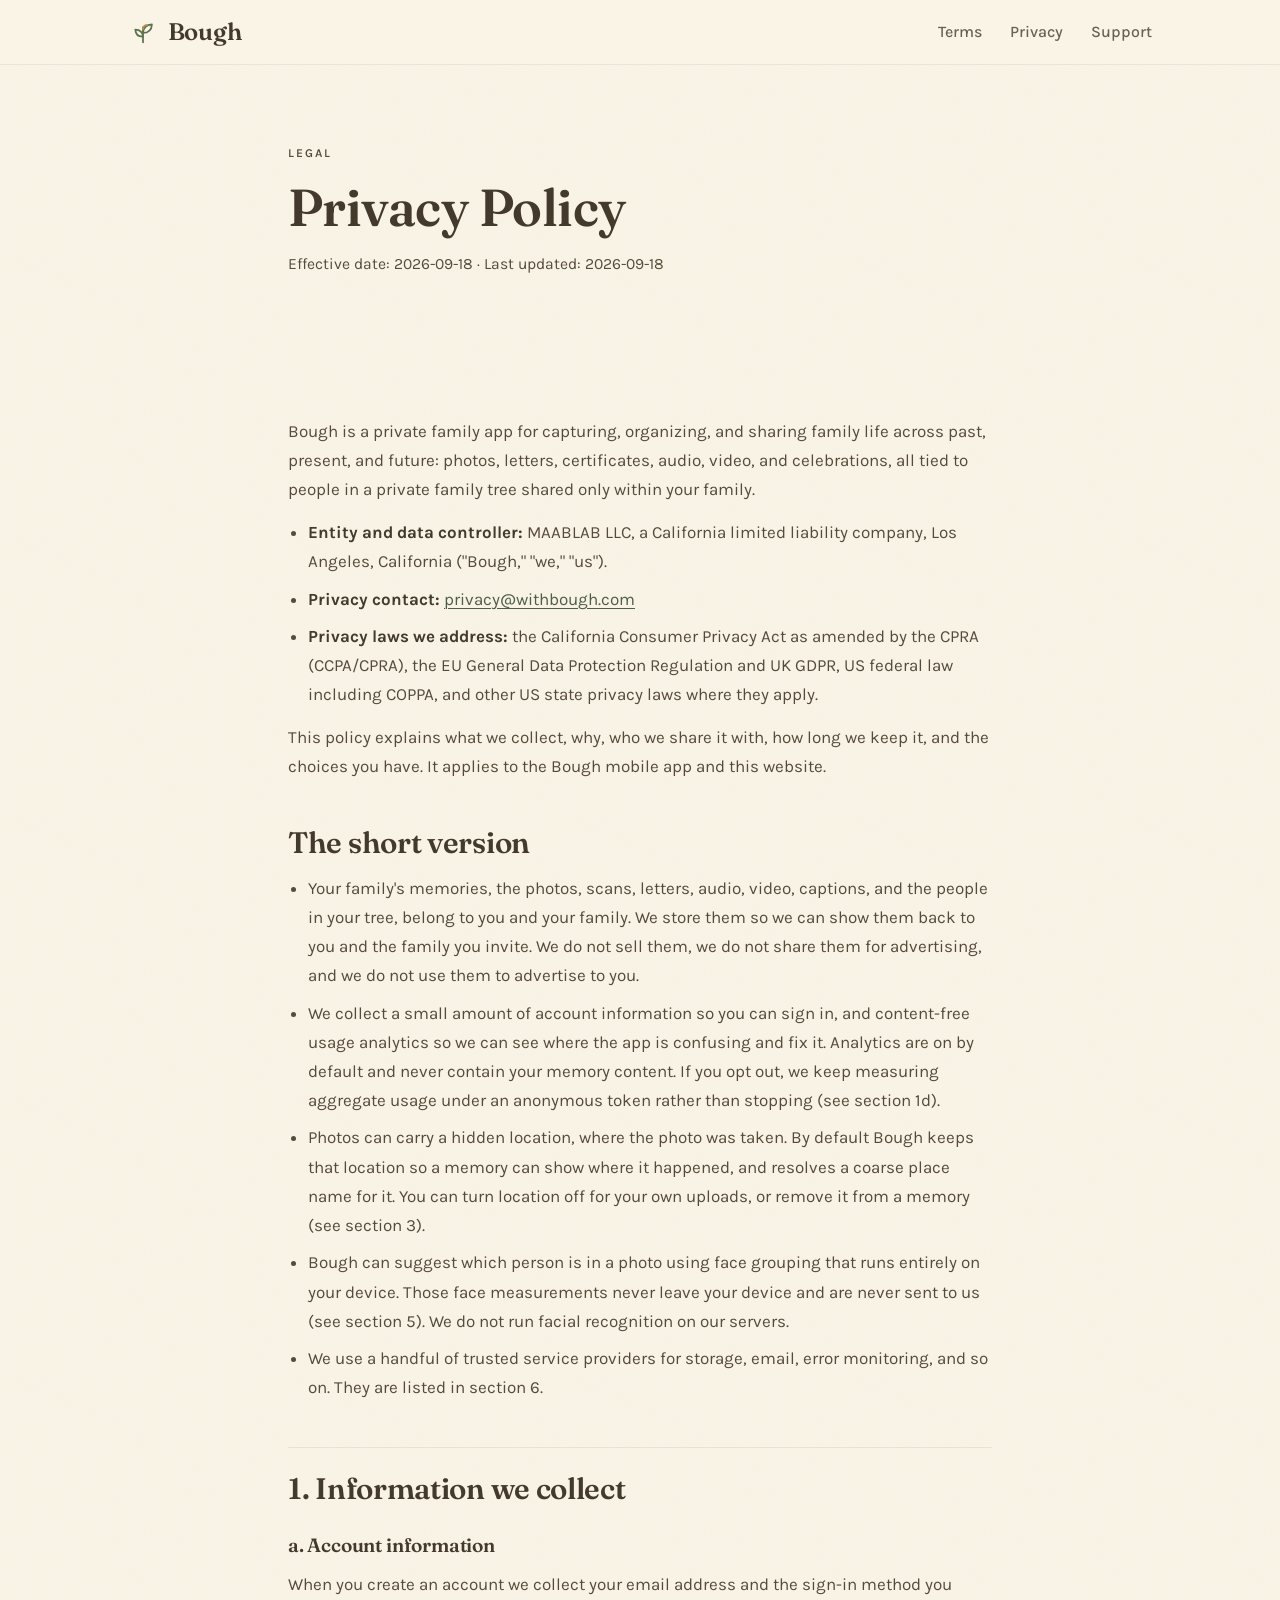
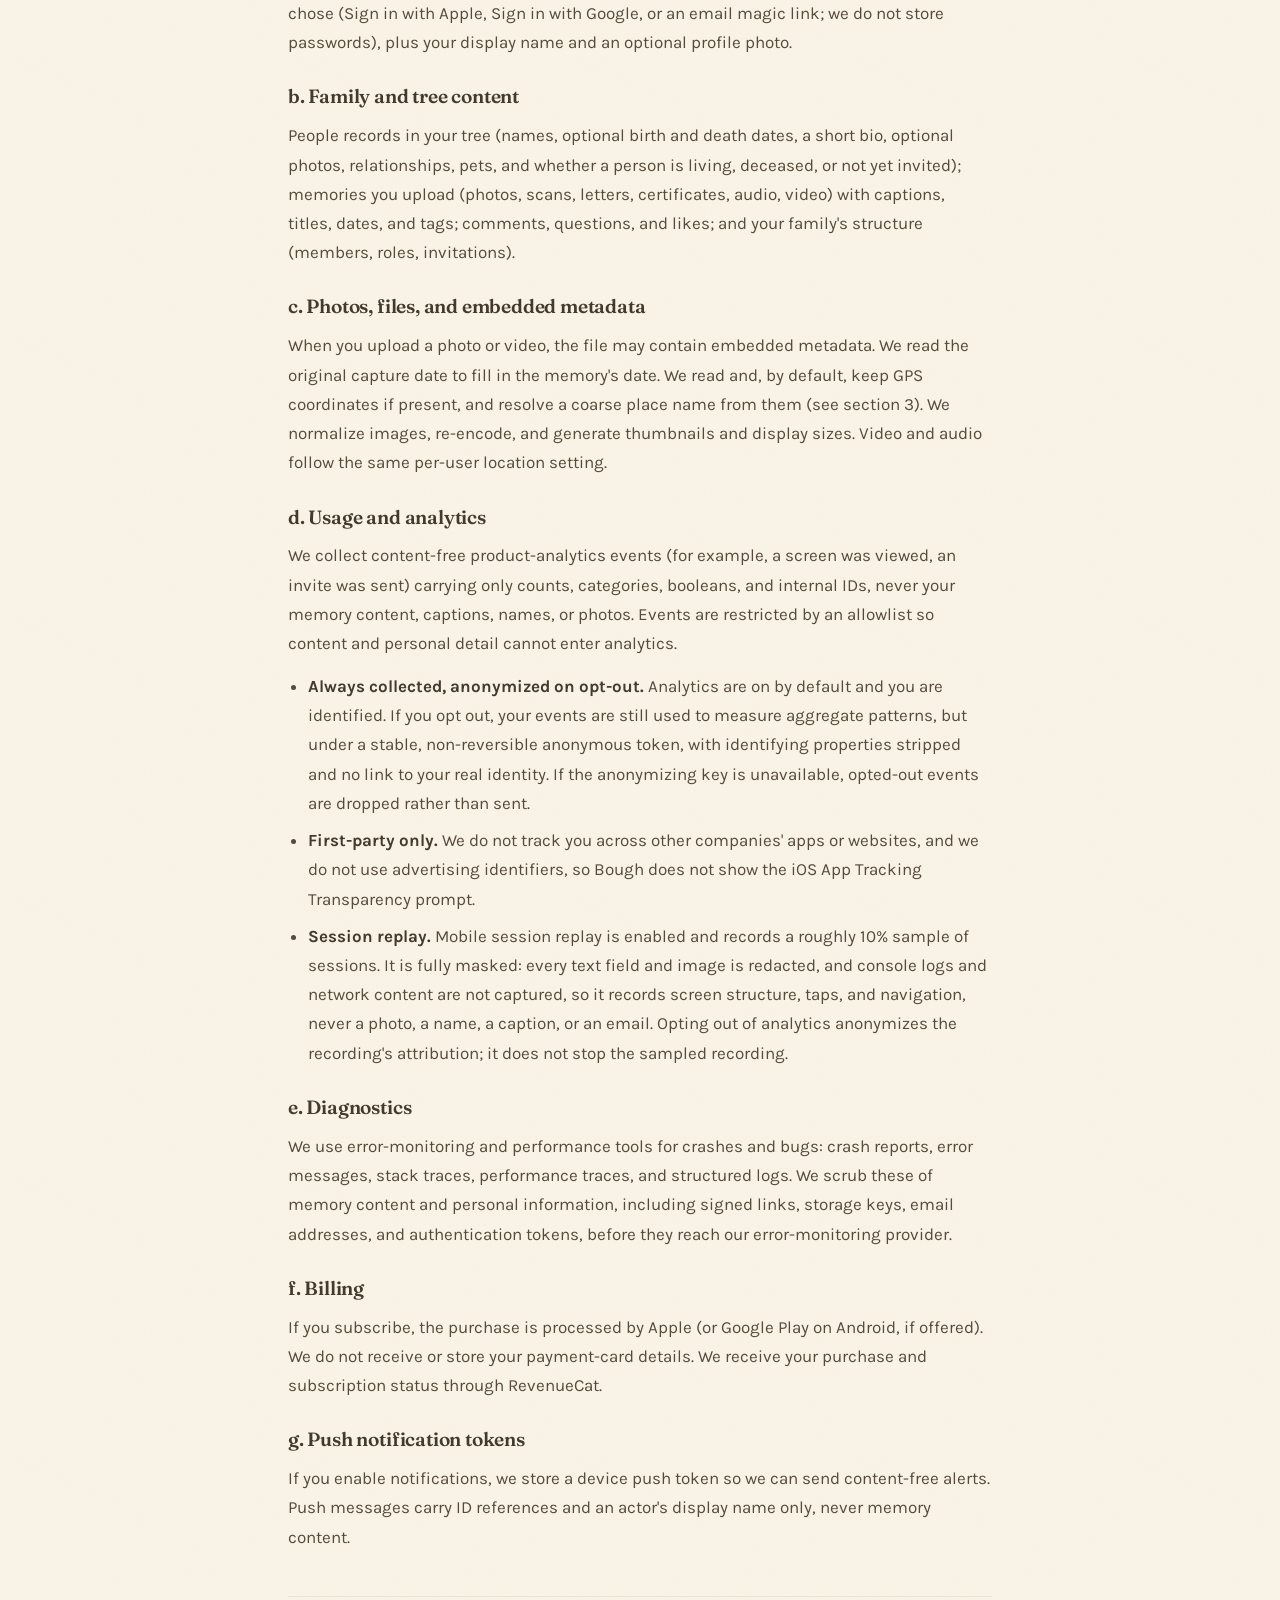
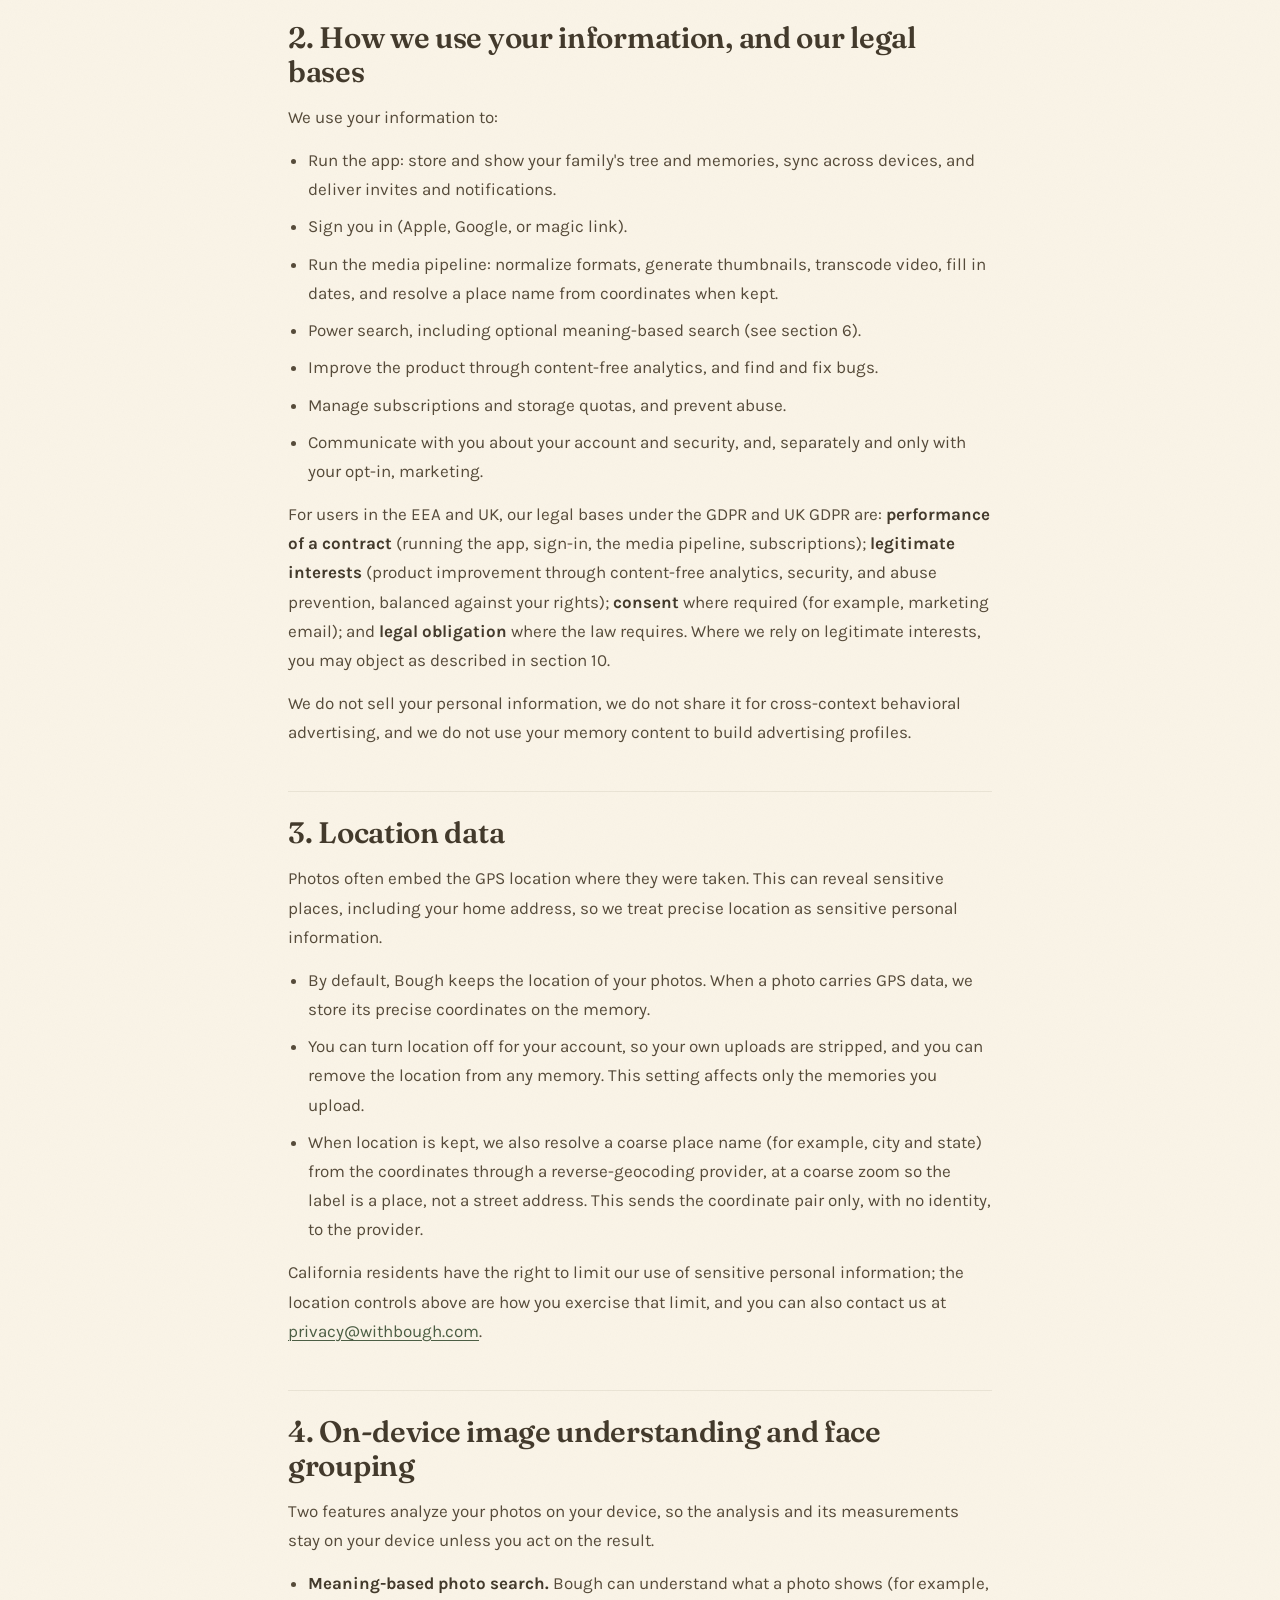
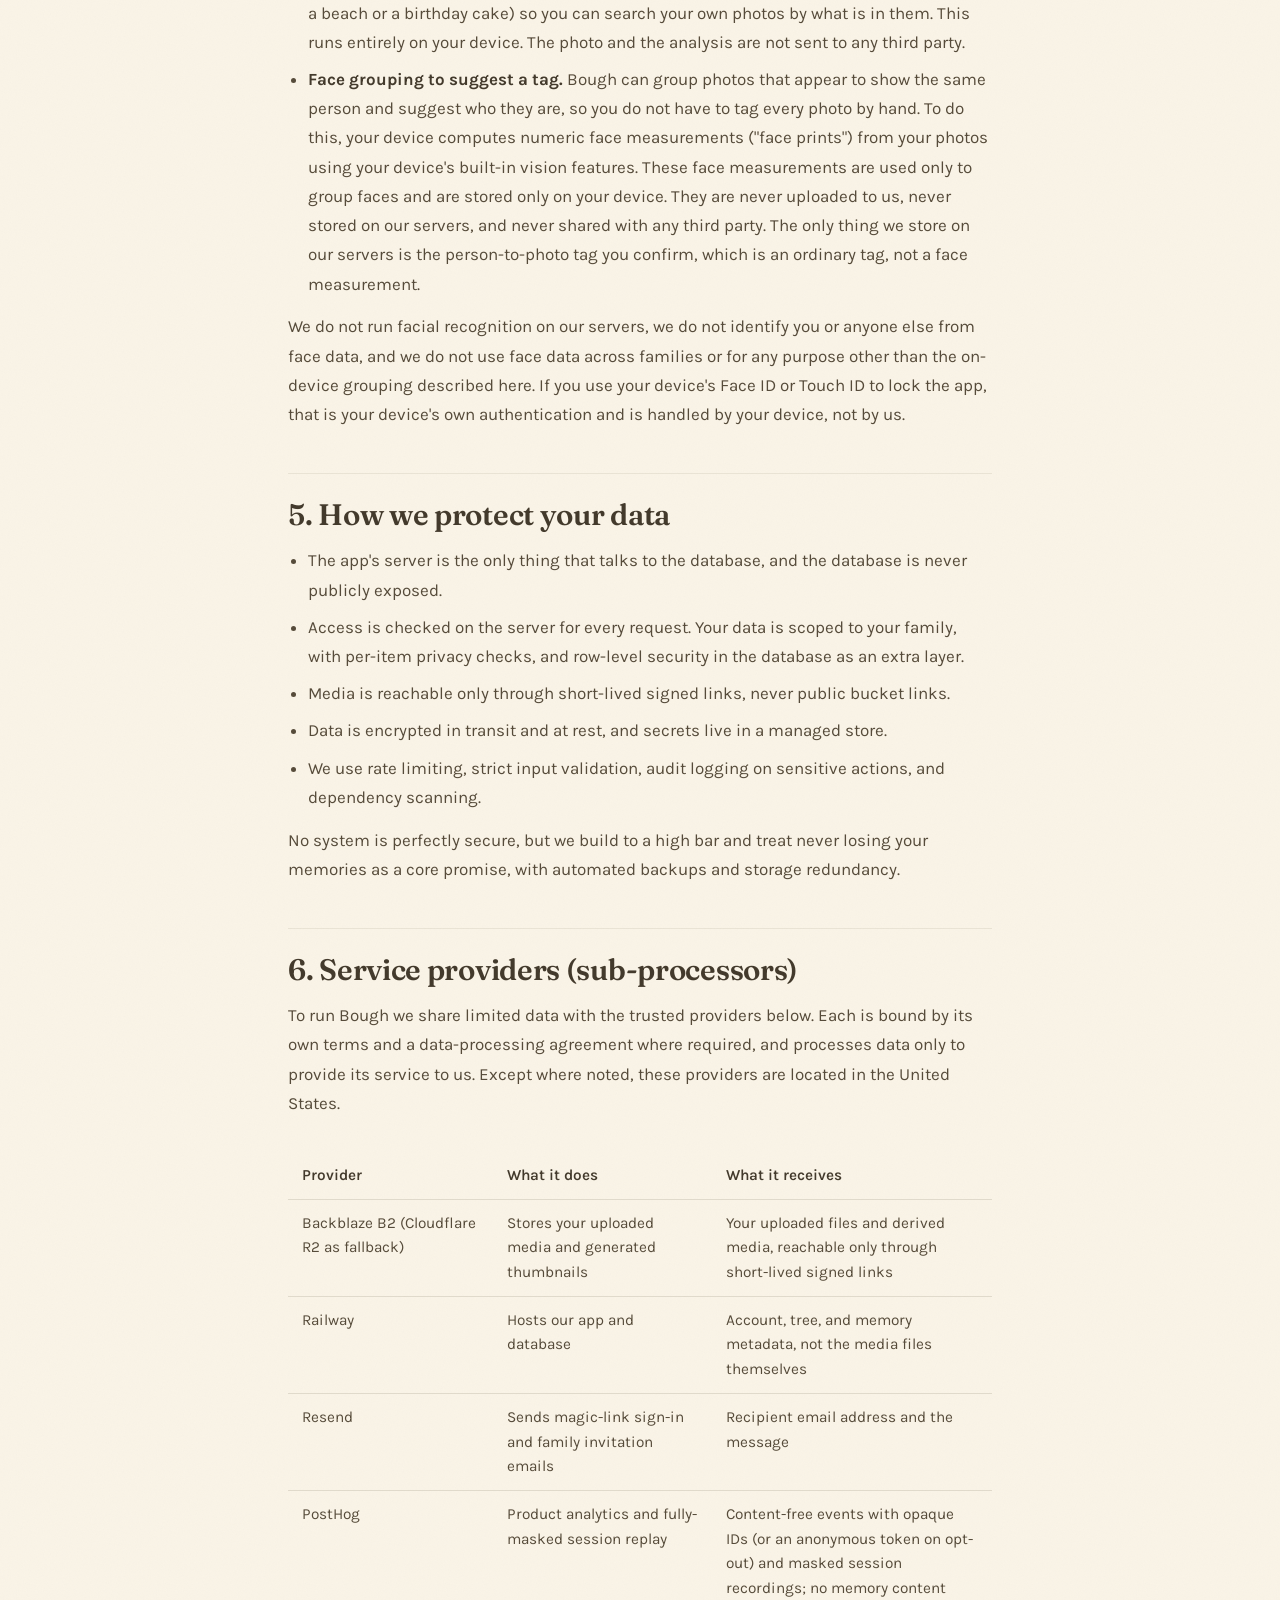
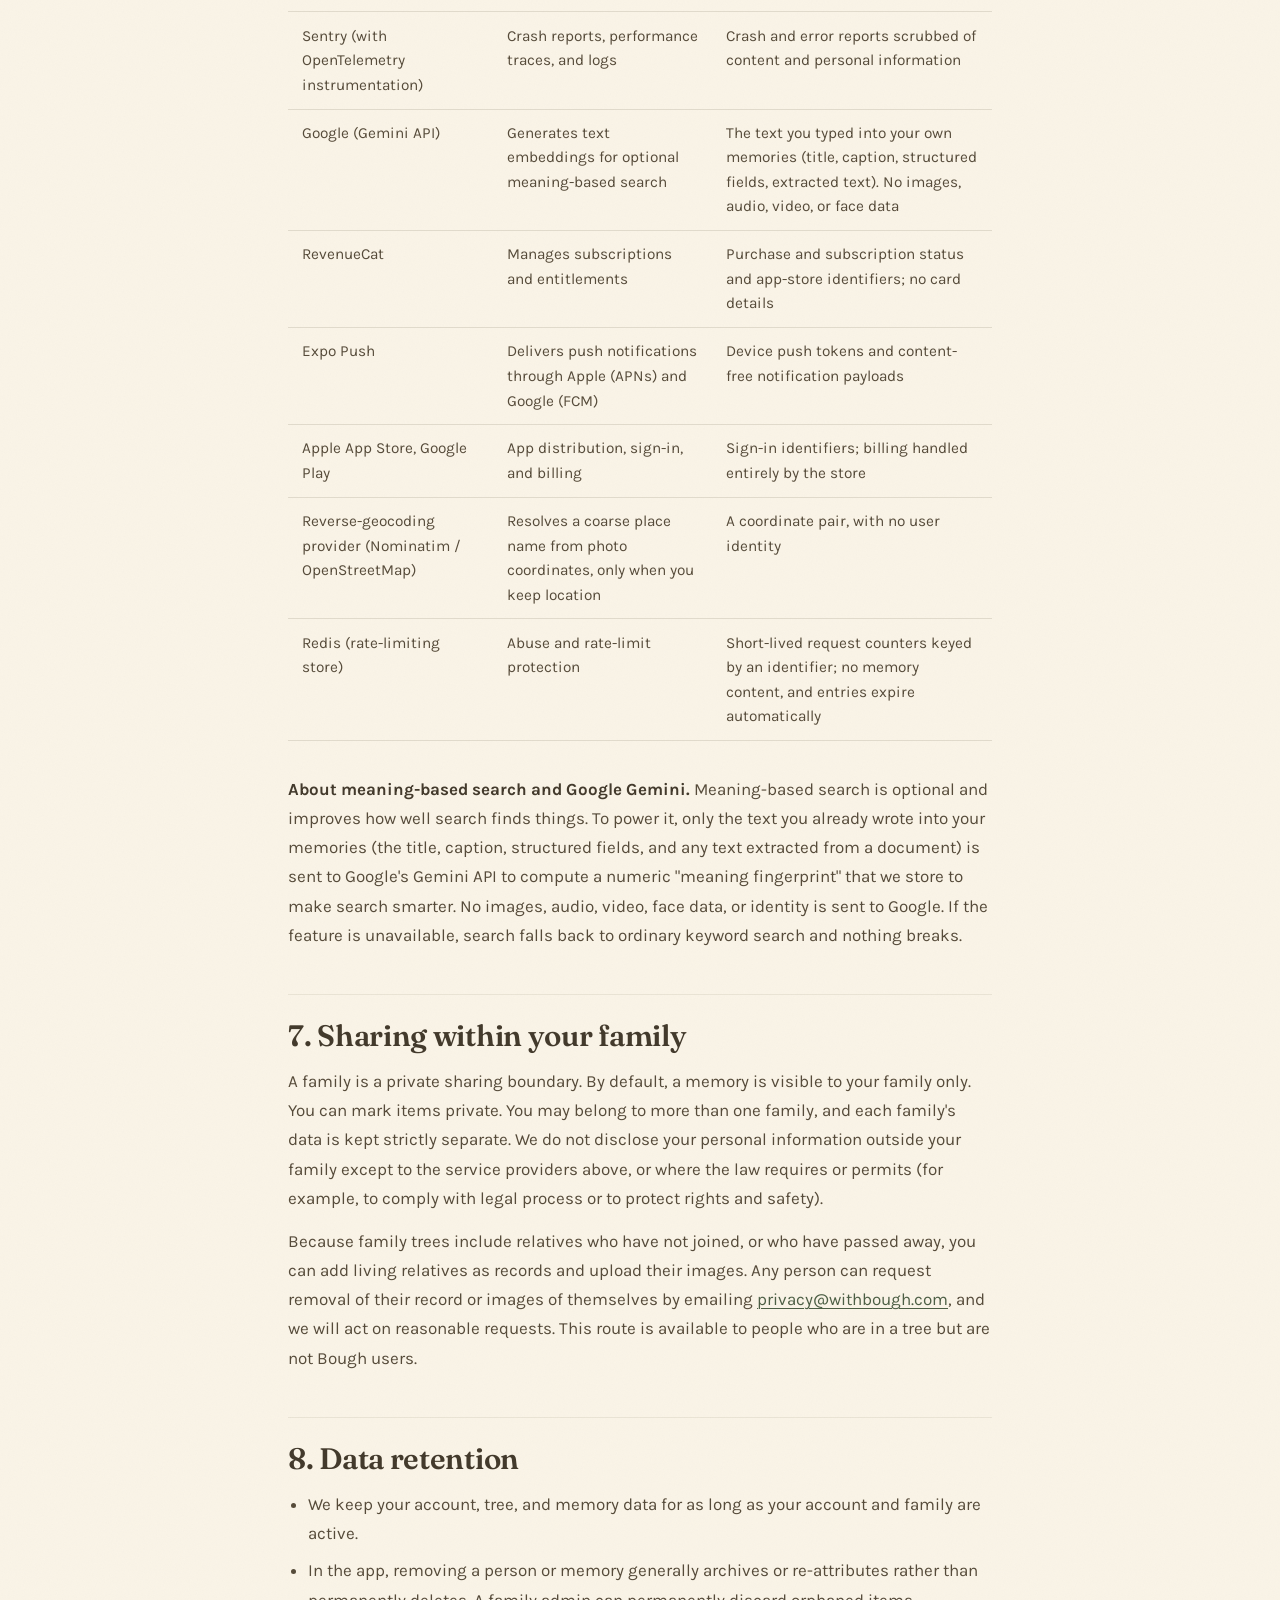
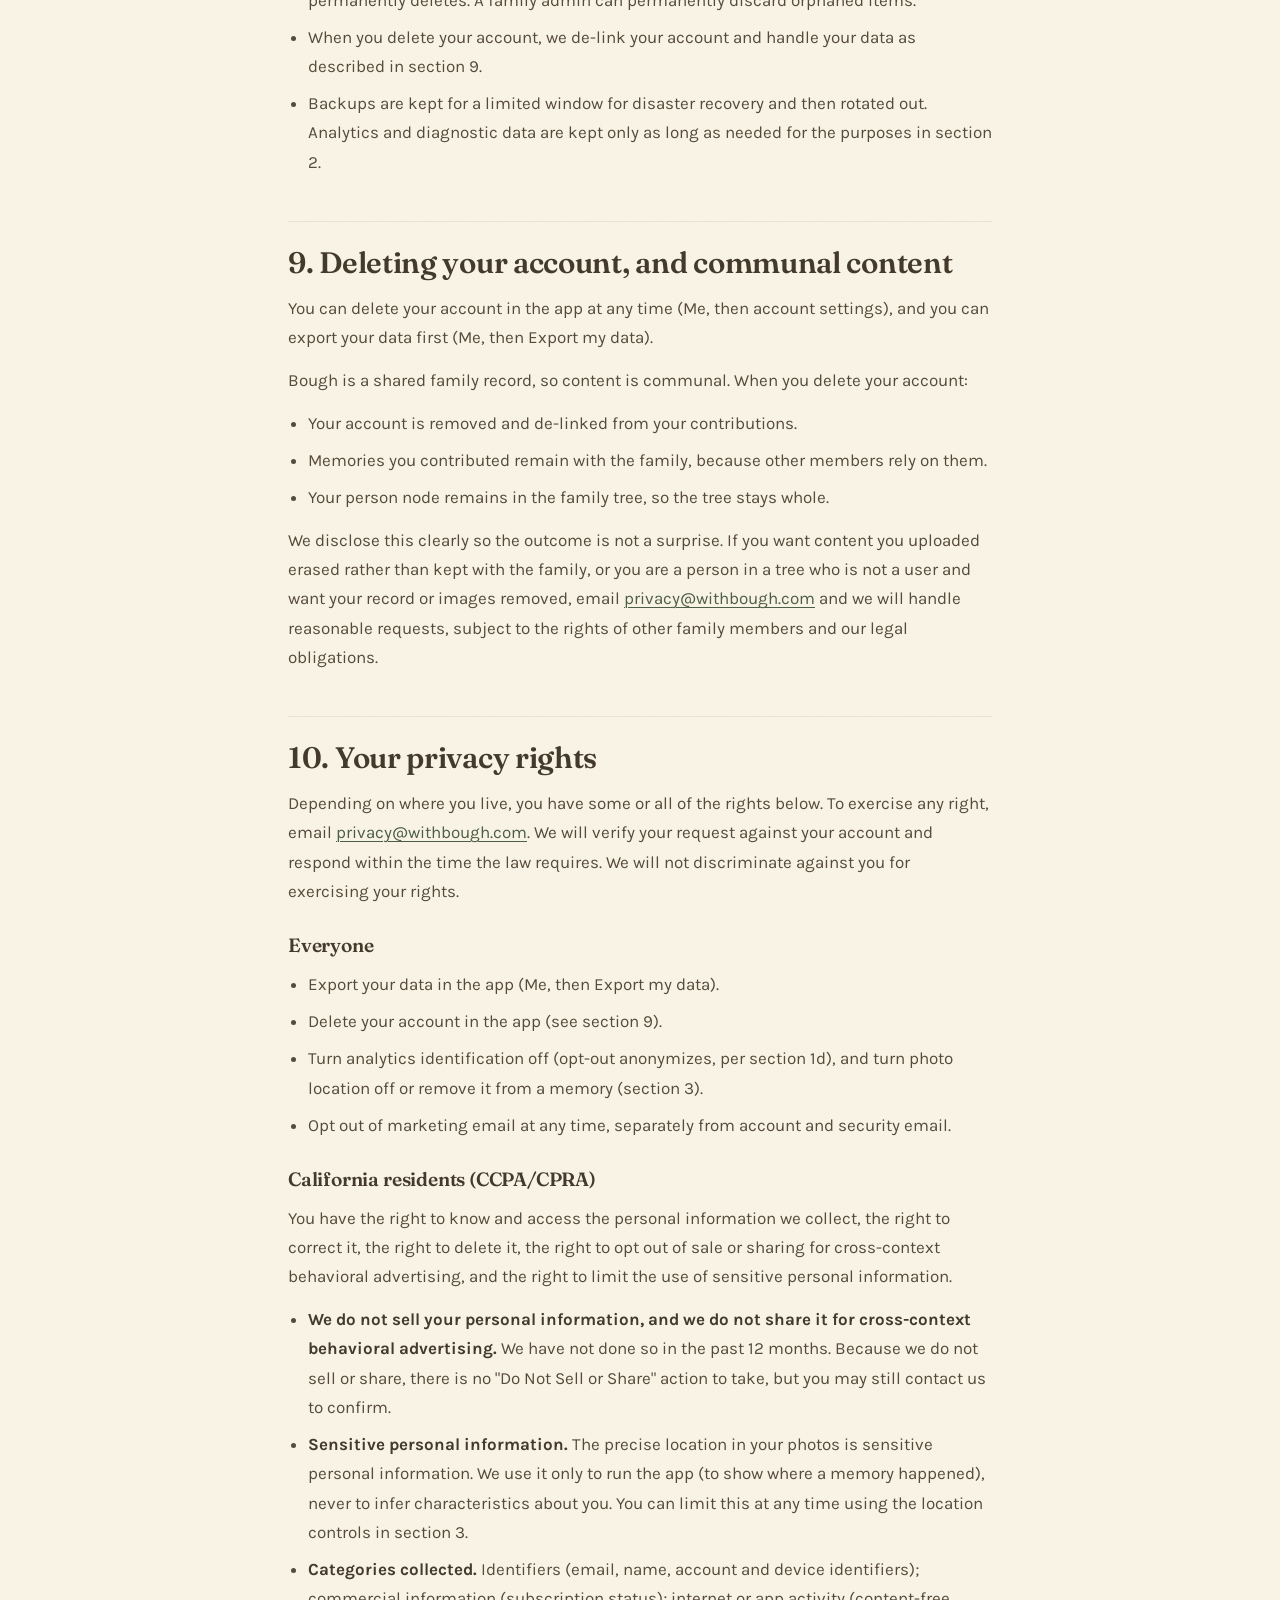
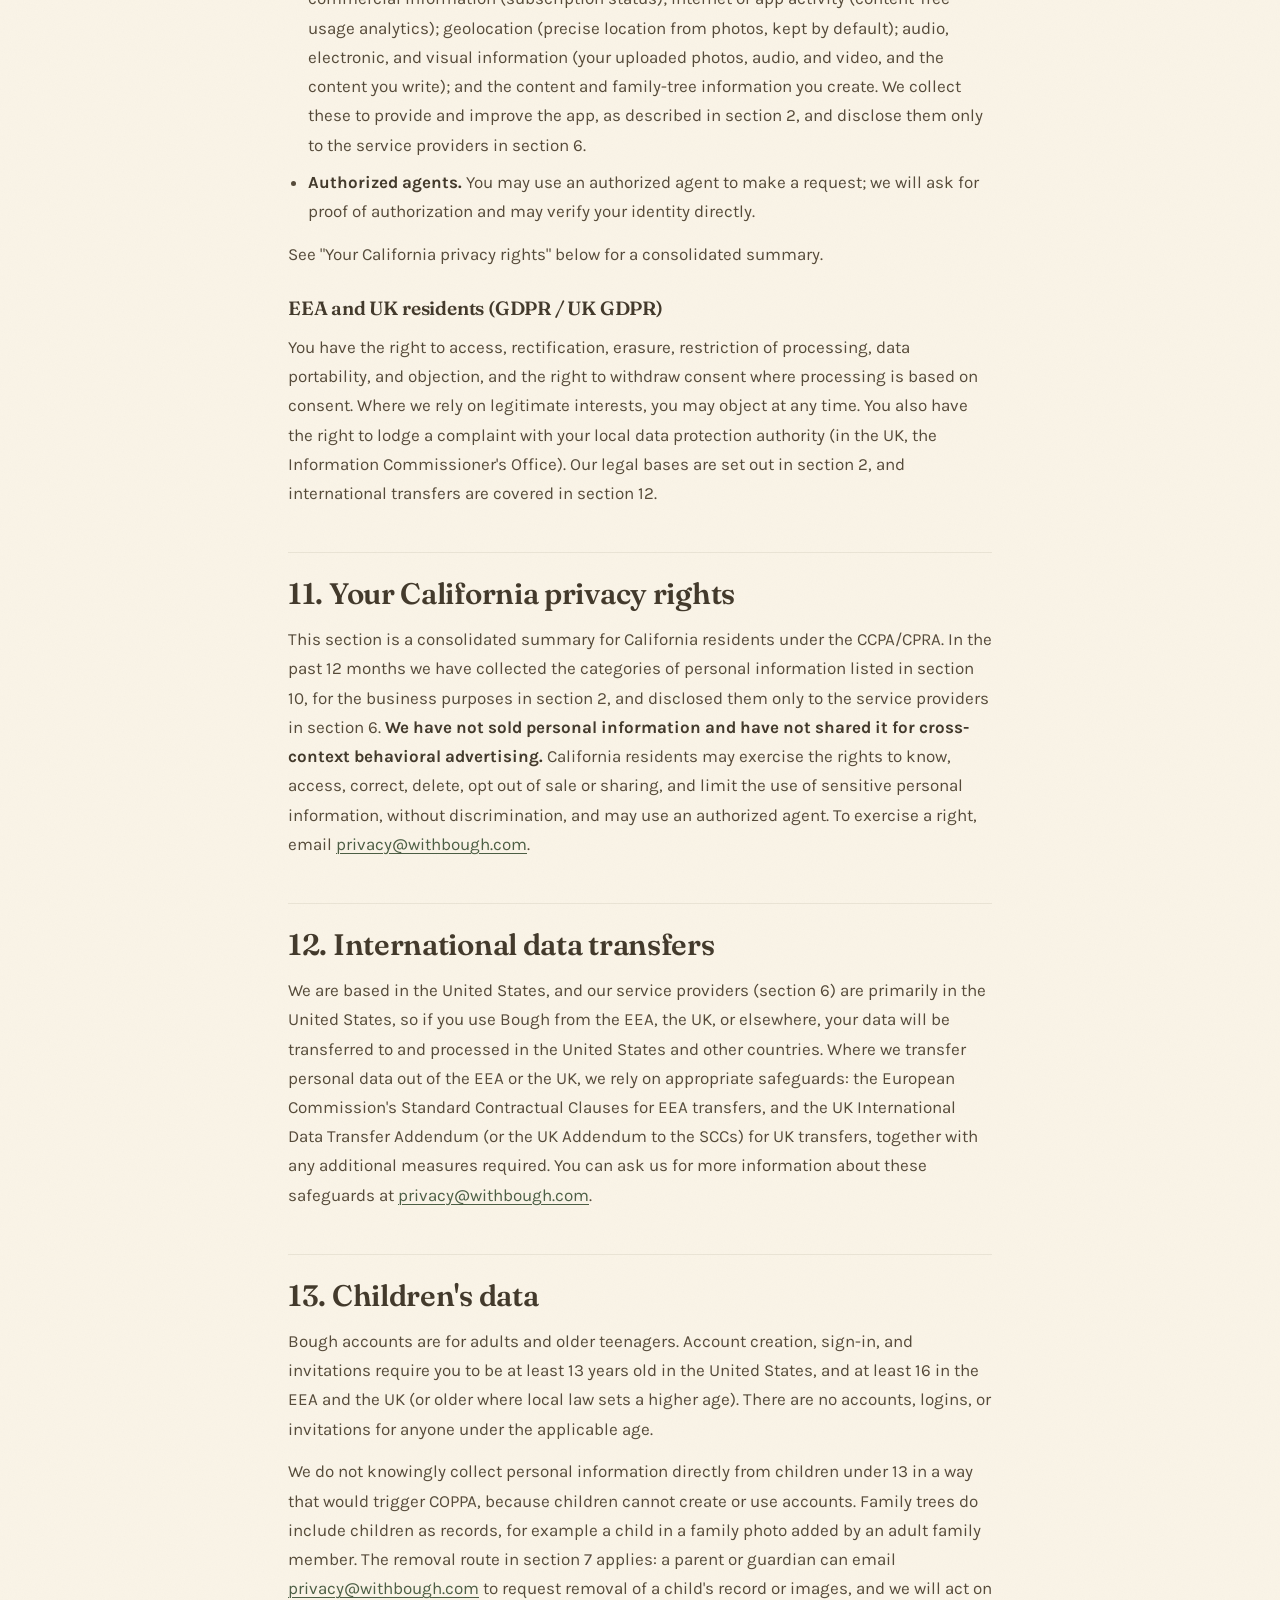
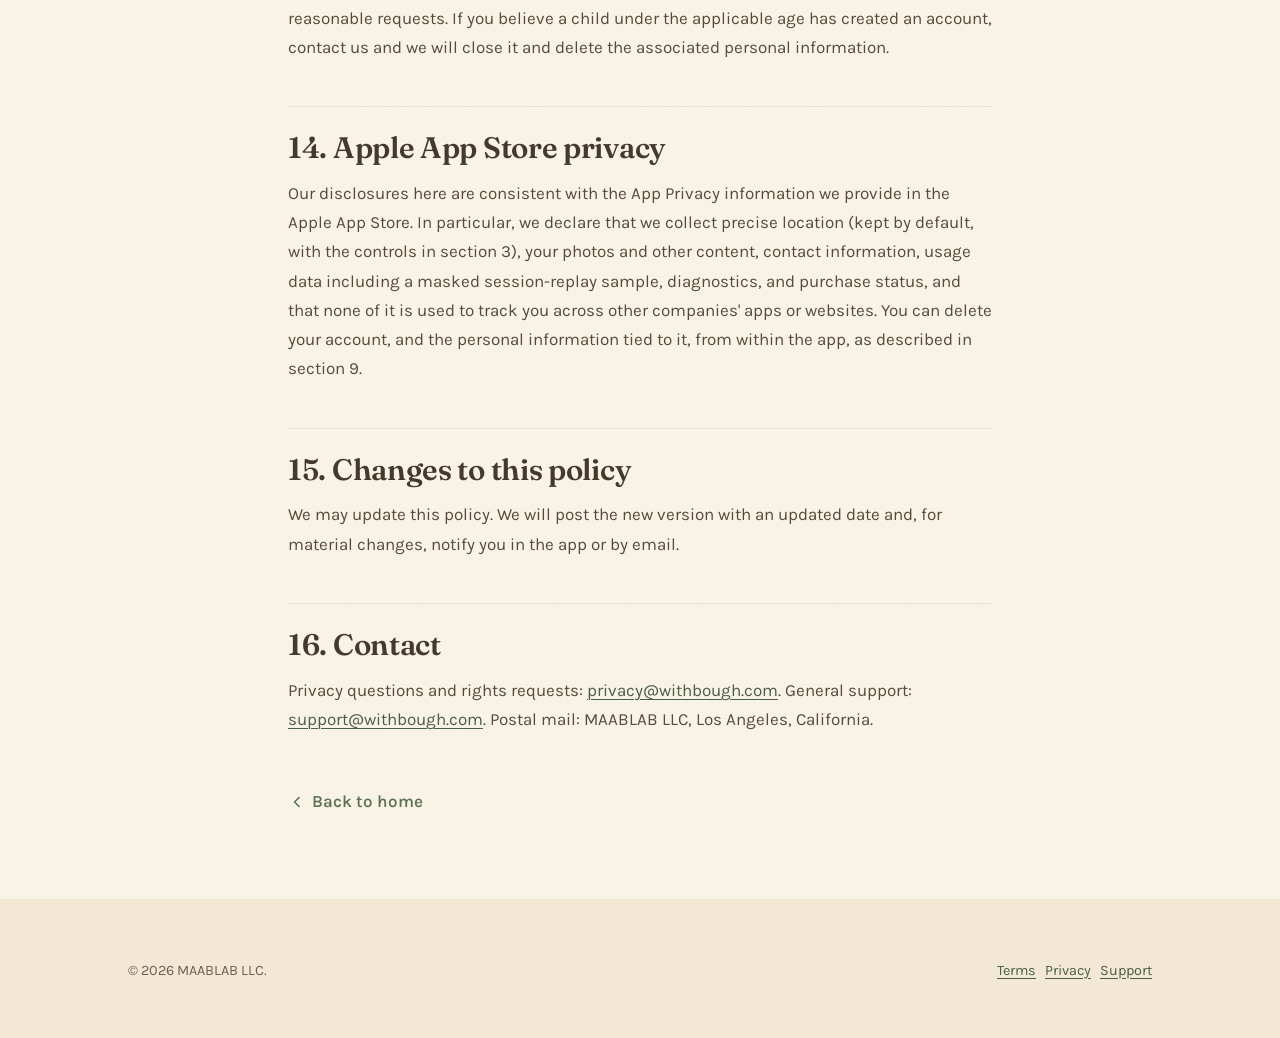
==== commit 1550f26d: "feat: light-only redesign + spacing/hierarchy rework + drop sell-data copy (sc-2639) Co-Authored-By:" ====
--- a/privacy/index.html
+++ b/privacy/index.html
@@ -3,6 +3,7 @@
 <head>
   <meta charset="utf-8">
   <meta name="viewport" content="width=device-width, initial-scale=1, viewport-fit=cover">
+  <meta name="color-scheme" content="light">
   <title>Bough Privacy Policy</title>
   <meta name="description" content="How Bough collects, uses, shares, and protects your family's data.">
   <link rel="icon" href="../assets/bough-mark.svg" type="image/svg+xml">
--- a/styles.css
+++ b/styles.css
@@ -1,13 +1,14 @@
 /*
   Bough marketing + legal site — shared stylesheet.
   Brand tokens are the founder-locked lab v9 palette (DESIGN.md §2) and the
-  Fraunces + Karla type pairing (DESIGN.md §3). Light "paper" is primary; a
-  restrained warm-dark theme follows the OS setting.
+  Fraunces + Karla type pairing (DESIGN.md §3). One light "paper" theme for
+  everyone: paper is the single continuous page background, surface/surface-alt
+  are reserved for real objects (pricing card, the ending field).
 */
 
 /* ----------------------------------------------------------------- tokens */
 :root {
-  /* light (paper) — lab v9 */
+  /* paper palette — lab v9 */
   --paper: #faf4e7;
   --surface: #fdf9ef;
   --surface-alt: #f2e8d3;
@@ -20,6 +21,7 @@
   --sage-press: #4c5e44;   /* AA-safe text link on paper */
   --amber: #c98a4b;
   --amber-press: #bd7f42;
+  --cta-ink: #30271e;      /* AA-safe text on amber (white + ink both fail) */
   --terracotta: #b0563a;
   --gold: #b9924f;
   --honey: #ecdcb4;
@@ -28,7 +30,7 @@
   --hairline-soft: rgba(125, 114, 96, 0.13);
   --shadow-card: 0 3px 14px rgba(67, 58, 44, 0.08);
   --shadow-raised: 0 10px 30px rgba(67, 58, 44, 0.13);
-  --shadow-amber: 0 8px 22px rgba(201, 138, 75, 0.30);
+  --shadow-amber: 0 8px 22px rgba(201, 138, 75, 0.28);
 
   --disc-rim: var(--surface);
   --on-accent: #fcf8ee;
@@ -43,37 +45,15 @@
   --radius-md: 18px;
   --radius-lg: 24px;
 
-  color-scheme: light;
-}
-
-/* restrained warm-dark: bark + candlelit ink. Token swap only (DESIGN §2). */
-@media (prefers-color-scheme: dark) {
-  :root {
-    --paper: #201b13;
-    --surface: #2a241a;
-    --surface-alt: #332c20;
-    --surface-deep: #3d3527;
-    --ink: #f1e7d4;
-    --ink-caption: #e3d7bf;
-    --muted: #b9ac93;
-    --sage: #93a583;
-    --sage-deep: #9cb188;
-    --sage-press: #b4c7a0;
-    --amber: #d79c5d;
-    --amber-press: #c98a4b;
-    --terracotta: #d07a5e;
-    --gold: #cca866;
-    --honey: #4a4130;
-    --line: #7d7057;
-    --hairline: rgba(214, 199, 168, 0.16);
-    --hairline-soft: rgba(214, 199, 168, 0.10);
-    --shadow-card: 0 3px 14px rgba(0, 0, 0, 0.35);
-    --shadow-raised: 0 12px 34px rgba(0, 0, 0, 0.45);
-    --shadow-amber: 0 8px 22px rgba(0, 0, 0, 0.4);
-    --disc-rim: #1a160f;
-    --on-accent: #241d12;
-    color-scheme: dark;
-  }
+  /* relationship-based vertical gaps (gap BEFORE a section); ~40% smaller on mobile */
+  --gap-xs: clamp(1.5rem, 3.5vw, 2.5rem);    /* ~40px — within a movement */
+  --gap-sm: clamp(1.75rem, 4vw, 3rem);       /* ~48px */
+  --gap-md: clamp(2rem, 4.5vw, 3.5rem);      /* ~56px */
+  --gap-lg: clamp(2.75rem, 5.5vw, 4.5rem);   /* ~72px */
+  --gap-xl: clamp(3.5rem, 7vw, 6rem);        /* ~96px — a new topic */
+  --gap-xxl: clamp(3.75rem, 7.5vw, 6.5rem);  /* ~104px — a new movement */
+
+  color-scheme: only light;
 }
 
 /* --------------------------------------------------------------- base */
@@ -87,7 +67,9 @@
 
 body {
   margin: 0;
-  background: var(--paper);
+  /* paper, with a near-imperceptible fine grain baked faint into the tile */
+  background-color: var(--paper);
+  background-image: url("data:image/svg+xml,%3Csvg xmlns='http://www.w3.org/2000/svg' width='140' height='140'%3E%3Cfilter id='n'%3E%3CfeTurbulence type='fractalNoise' baseFrequency='0.85' numOctaves='2' stitchTiles='stitch'/%3E%3CfeColorMatrix type='saturate' values='0'/%3E%3C/filter%3E%3Crect width='140' height='140' filter='url(%23n)' opacity='0.035'/%3E%3C/svg%3E");
   color: var(--ink);
   font-family: var(--sans);
   font-size: 1.0625rem;      /* 17px — comfortable for a broad age range */
@@ -112,7 +94,7 @@
   font-family: var(--serif);
   font-weight: 600;
   color: var(--ink);
-  line-height: 1.1;
+  line-height: 1.16;
   letter-spacing: -0.01em;
   margin: 0;
   font-optical-sizing: auto;
@@ -127,9 +109,10 @@
   padding-inline: var(--gutter);
 }
 
-.section { padding-block: clamp(3.5rem, 9vw, 6.5rem); }
-
-/* eyebrow — the brand's small-caps section head (DESIGN §3), used sparingly */
+/* neutralize the old uniform rhythm; each section sets its own gap-before */
+.section { padding-block: 0; }
+
+/* HERO eyebrow — the one pronounced small-caps label (DESIGN §3) */
 .eyebrow {
   font-family: var(--sans);
   font-weight: 600;
@@ -140,6 +123,16 @@
   margin: 0 0 1rem;
 }
 
+/* quiet section label used everywhere after the hero */
+.kicker {
+  font-family: var(--sans);
+  font-weight: 600;
+  font-size: 0.8125rem;      /* ~13px */
+  letter-spacing: 0.01em;
+  color: var(--muted);
+  margin: 0 0 0.6rem;
+}
+
 .lead {
   font-size: clamp(1.125rem, 2.4vw, 1.375rem);
   line-height: 1.5;
@@ -171,10 +164,10 @@
 
 .btn-primary {
   background: var(--amber);
-  color: var(--on-accent);
+  color: var(--cta-ink);
   box-shadow: var(--shadow-amber);
 }
-.btn-primary:hover { background: var(--amber-press); color: var(--on-accent); }
+.btn-primary:hover { background: var(--amber-press); color: var(--cta-ink); }
 
 .btn-quiet {
   background: transparent;
@@ -192,8 +185,7 @@
   position: sticky;
   top: 0;
   z-index: 20;
-  background: color-mix(in srgb, var(--paper) 88%, transparent);
-  backdrop-filter: saturate(1.2) blur(10px);
+  background: var(--paper);
   border-bottom: 1px solid var(--hairline-soft);
   padding-top: env(safe-area-inset-top, 0px);
 }
@@ -202,7 +194,7 @@
   align-items: center;
   justify-content: space-between;
   gap: 1rem;
-  min-height: 68px;
+  min-height: 64px;
 }
 .brand {
   display: inline-flex;
@@ -239,10 +231,11 @@
 }
 
 /* --------------------------------------------------------------- hero */
-.hero { padding-top: clamp(2.5rem, 6vw, 4.5rem); padding-bottom: clamp(2rem, 5vw, 3rem); }
+.hero { padding-top: clamp(2.5rem, 6vw, 4.5rem); padding-bottom: 0; }
 .hero h1 {
-  font-size: clamp(2.6rem, 7vw, 4.75rem);
-  max-width: 15ch;
+  font-size: clamp(2.5rem, 6vw, 4.75rem);
+  line-height: 1.08;
+  max-width: 16ch;
 }
 .hero .lead { margin-top: 1.5rem; }
 .hero-actions {
@@ -258,7 +251,7 @@
   color: var(--muted);
 }
 
-/* hero — editorial, off-center: copy beside a living tree */
+/* hero — editorial: narrow copy column beside a wider living tree */
 .hero-inner {
   display: grid;
   gap: clamp(2rem, 5vw, 3.75rem);
@@ -268,30 +261,24 @@
   .hero-inner { grid-template-columns: minmax(0, 0.82fr) minmax(0, 1.18fr); }
 }
 
-/* the family-tree centerpiece */
+/* the hand-drawn family tree sits directly on the paper (no card) */
 .tree-stage {
-  margin-top: clamp(2.5rem, 6vw, 4rem);
-  background:
-    radial-gradient(120% 90% at 50% 0%, var(--surface) 0%, var(--paper) 72%);
-  border: 1px solid var(--hairline-soft);
-  border-radius: var(--radius-lg);
-  padding: clamp(1.25rem, 4vw, 2.75rem) clamp(0.75rem, 3vw, 2rem);
-  box-shadow: var(--shadow-card);
-  overflow: hidden;
+  margin-top: clamp(2rem, 5vw, 3rem);
+  overflow: visible;
 }
 @media (min-width: 940px) {
   .hero-inner .tree-stage { margin-top: 0; }
 }
 .tree-stage svg { width: 100%; height: auto; display: block; }
 .tree-caption {
-  margin: 1.5rem auto 0;
+  margin: 1.25rem auto 0;
   text-align: center;
   max-width: 40rem;
   color: var(--muted);
-  font-size: 0.98rem;
-}
-
-/* tree draw-on: the single orchestrated motion moment (DESIGN §5) */
+  font-size: 0.95rem;
+}
+
+/* hero tree is static (the reveal tree is the single drawing moment) */
 .branch {
   fill: none;
   stroke: var(--line);
@@ -299,35 +286,13 @@
   stroke-linecap: round;
 }
 .person { transform-box: fill-box; transform-origin: center; }
-@media (prefers-reduced-motion: no-preference) {
-  .branch {
-    stroke-dasharray: var(--len, 300);
-    stroke-dashoffset: var(--len, 300);
-    animation: grow 1.1s ease forwards;
-    animation-delay: var(--d, 0s);
-  }
-  .person {
-    opacity: 0;
-    animation: settle 0.6s ease forwards;
-    animation-delay: var(--pd, 0.6s);
-  }
-  @keyframes grow { to { stroke-dashoffset: 0; } }
-  @keyframes settle {
-    from { opacity: 0; transform: scale(0.82); }
-    to { opacity: 1; transform: scale(1); }
-  }
-}
 
 /* --------------------------------------------------------------- statement */
-.statement {
-  background: var(--surface);
-  border-block: 1px solid var(--hairline-soft);
-}
 .statement .big {
   font-family: var(--serif);
   font-weight: 500;
-  font-size: clamp(1.6rem, 4vw, 2.6rem);
-  line-height: 1.24;
+  font-size: clamp(1.8rem, 4vw, 2.7rem);
+  line-height: 1.18;
   letter-spacing: -0.01em;
   max-width: 24ch;
 }
@@ -336,119 +301,86 @@
   color: var(--terracotta);
 }
 .threads {
-  margin-top: clamp(2.5rem, 5vw, 3.5rem);
+  margin-top: clamp(2rem, 4.5vw, 3rem);
   display: grid;
   grid-template-columns: repeat(3, 1fr);
   gap: clamp(1.25rem, 3vw, 2.25rem);
 }
+.thread .tag {
+  font-family: var(--sans);
+  font-weight: 600;
+  font-size: 0.8125rem;
+  letter-spacing: 0.01em;
+  color: var(--muted);
+  display: block;
+  margin-bottom: 0.55rem;
+}
 .thread h3 {
-  font-size: 1.3rem;
+  font-family: var(--sans);
+  font-weight: 700;
+  font-size: 1.1875rem;
+  line-height: 1.3;
+  letter-spacing: 0;
   margin-bottom: 0.4rem;
 }
-.thread .tag {
-  font-family: var(--sans);
-  font-weight: 600;
-  font-size: 0.72rem;
-  letter-spacing: 0.14em;
-  text-transform: uppercase;
-  color: var(--sage-deep);
-  display: block;
-  margin-bottom: 0.7rem;
-}
-.thread p { color: var(--muted); font-size: 1rem; }
+.thread p { color: var(--ink-caption); font-size: 1rem; }
 @media (max-width: 720px) {
   .threads { grid-template-columns: 1fr; gap: 1.75rem; }
 }
 
-/* --------------------------------------------------------------- steps */
+/* --------------------------------------------------------------- how it works */
+.howto-inner {
+  display: grid;
+  gap: clamp(1.75rem, 4vw, 3rem);
+  align-items: start;
+}
+@media (min-width: 820px) {
+  .howto-inner { grid-template-columns: minmax(0, 0.78fr) minmax(0, 1.22fr); gap: 1.5rem; }
+}
 .steps {
-  margin-top: clamp(2.5rem, 5vw, 3.5rem);
-  display: grid;
-  grid-template-columns: repeat(3, 1fr);
-  gap: clamp(1.5rem, 4vw, 3rem);
-  position: relative;
-}
-.step { position: relative; }
-.step .num {
+  list-style: none;
+  margin: 0;
+  padding: 0;
+  display: flex;
+  flex-direction: column;
+  gap: clamp(1.1rem, 2.5vw, 1.6rem);
+}
+.step-item {
+  display: grid;
+  grid-template-columns: auto 1fr;
+  gap: 1rem;
+  align-items: baseline;
+}
+.step-n {
   font-family: var(--serif);
-  font-size: 1.05rem;
-  font-weight: 600;
-  color: var(--on-accent);
-  width: 40px;
-  height: 40px;
-  border-radius: 999px;
-  background: var(--sage-deep);
-  display: inline-flex;
-  align-items: center;
-  justify-content: center;
-  margin-bottom: 1rem;
-}
-.step h3 { font-size: 1.35rem; margin-bottom: 0.45rem; }
-.step p { color: var(--muted); font-size: 1rem; }
-@media (max-width: 760px) {
-  .steps { grid-template-columns: 1fr; gap: 1.75rem; }
-}
-
-/* --------------------------------------------------------------- features */
-.feature-row {
-  display: grid;
-  grid-template-columns: 1fr 1fr;
-  gap: clamp(1.5rem, 5vw, 4.5rem);
-  align-items: center;
-  padding-block: clamp(2.25rem, 5vw, 3.5rem);
-  border-top: 1px solid var(--hairline);
-}
-.feature-row:last-child { border-bottom: 1px solid var(--hairline); }
-.feature-row.flip .feature-visual { order: -1; }
-.feature-icon {
-  width: 46px;
-  height: 46px;
+  font-weight: 600;
+  font-size: 1.35rem;
   color: var(--sage-deep);
-  margin-bottom: 1.1rem;
-}
-.feature-row h3 { font-size: clamp(1.5rem, 3vw, 2rem); margin-bottom: 0.6rem; }
-.feature-row p { color: var(--muted); max-width: 34ch; }
-.feature-visual {
-  border-radius: var(--radius-md);
-  background: var(--surface);
-  border: 1px solid var(--hairline-soft);
-  box-shadow: var(--shadow-card);
-  aspect-ratio: 4 / 3;
-  display: grid;
-  place-items: center;
-  padding: clamp(1rem, 3vw, 2rem);
-  overflow: hidden;
-}
-.feature-visual svg { width: 100%; height: auto; }
-@media (max-width: 780px) {
-  .feature-row { grid-template-columns: 1fr; gap: 1.5rem; }
-  .feature-row.flip .feature-visual { order: 0; }
-  .feature-visual { aspect-ratio: 16 / 10; }
-}
+  line-height: 1;
+  font-variant-numeric: tabular-nums;
+  min-width: 1.4ch;
+}
+.step-item h3 {
+  font-family: var(--sans);
+  font-weight: 700;
+  font-size: 1.1875rem;
+  line-height: 1.3;
+  letter-spacing: 0;
+  margin-bottom: 0.25rem;
+}
+.step-item p { color: var(--ink-caption); font-size: 1rem; }
 
 /* --------------------------------------------------------------- pricing */
-.pricing { background: var(--surface); border-block: 1px solid var(--hairline-soft); }
 .price-grid {
   margin-top: clamp(2rem, 5vw, 3rem);
   display: grid;
-  grid-template-columns: 1fr 1.15fr;
-  gap: clamp(1.25rem, 3vw, 2rem);
-  align-items: stretch;
-}
-.plan {
-  background: var(--paper);
-  border: 1px solid var(--hairline);
-  border-radius: var(--radius-lg);
-  padding: clamp(1.5rem, 3.5vw, 2.5rem);
-  display: flex;
-  flex-direction: column;
-}
-.plan.featured {
-  background: var(--surface-alt);
-  border-color: color-mix(in srgb, var(--sage-deep) 45%, transparent);
-  box-shadow: var(--shadow-card);
-}
-.plan h3 { font-size: 1.6rem; margin-bottom: 0.25rem; }
+  grid-template-columns: minmax(0, 0.72fr) minmax(0, 1fr);
+  gap: clamp(1.5rem, 3.5vw, 2.75rem);
+  align-items: start;
+}
+.plan { display: flex; flex-direction: column; }
+/* Free — an unfilled column on the ending field */
+.plan .plan-name { font-family: var(--serif); font-weight: 600; font-size: 1.45rem; margin-bottom: 0.25rem; }
 .plan .plan-sub { color: var(--muted); font-size: 0.98rem; margin-bottom: 1.4rem; }
 .plan .price {
   font-family: var(--serif);
@@ -466,7 +398,6 @@
   display: flex;
   flex-direction: column;
   gap: 0.75rem;
-  flex: 1;
 }
 .plan li {
   display: flex;
@@ -476,23 +407,29 @@
   color: var(--ink-caption);
 }
 .plan li svg { flex: none; width: 22px; height: 22px; color: var(--sage-deep); margin-top: 1px; }
-.plan .btn { margin-top: 1.8rem; }
-.plan .covers {
-  margin-top: 1.4rem;
-  padding-top: 1.2rem;
-  border-top: 1px solid var(--hairline);
-  color: var(--muted);
-  font-size: 0.95rem;
+.plan .btn { margin-top: 1.8rem; align-self: flex-start; }
+/* Family — the featured object: a surface card lifted off the ending field */
+.plan.featured {
+  background: var(--surface);
+  border: 1px solid var(--hairline);
+  border-radius: var(--radius-lg);
+  padding: clamp(1.75rem, 3.5vw, 2.75rem);
+  box-shadow: var(--shadow-card);
 }
 @media (max-width: 780px) {
-  .price-grid { grid-template-columns: 1fr; }
+  .price-grid { grid-template-columns: 1fr; gap: 1.75rem; }
+}
+
+/* --------------------------------------------------------------- the ending field */
+.ending {
+  background: var(--surface-alt);
+  padding-top: var(--gap-xl);      /* For every age -> Pricing: a real pause into the tonal shift */
 }
 
 /* --------------------------------------------------------------- footer */
 .site-footer {
-  background: var(--paper);
-  border-top: 1px solid var(--hairline);
-  padding-block: clamp(2.5rem, 5vw, 3.5rem);
+  background: var(--surface-alt);
+  padding-top: clamp(2.75rem, 5vw, 3.75rem);
   padding-bottom: calc(clamp(2.5rem, 5vw, 3.5rem) + env(safe-area-inset-bottom, 0px));
 }
 .footer-grid {
@@ -529,7 +466,7 @@
 .footer-legal {
   margin-top: 2.5rem;
   padding-top: 1.5rem;
-  border-top: 1px solid var(--hairline-soft);
+  border-top: 1px solid var(--hairline);   /* kept: it organizes the legal line */
   color: var(--muted);
   font-size: 0.9rem;
   display: flex;
@@ -546,36 +483,41 @@
   fill: var(--muted);
 }
 .life-mark { font-family: var(--sans); font-weight: 600; font-size: 12px; letter-spacing: 0.02em; fill: var(--sage-deep); }
-@media (prefers-reduced-motion: no-preference) {
-  .life { opacity: 0; animation: settle 0.7s ease forwards; animation-delay: var(--pd, 2s); }
-}
+/* the amber "added today" dot pulses gently; the mark stays visible at rest */
 .pulse { transform-box: fill-box; transform-origin: center; }
 @media (prefers-reduced-motion: no-preference) {
-  .pulse { animation: pulse 2.6s ease-in-out 2.4s infinite; }
+  .pulse { animation: pulse 2.6s ease-in-out 1s infinite; }
   @keyframes pulse {
     0%, 100% { opacity: 0.85; transform: scale(1); }
     50% { opacity: 0.35; transform: scale(1.7); }
   }
 }
 
-/* --------------------------------------- section rhythm helpers */
+/* --------------------------------------- section headings */
 .section-head { max-width: 46rem; }
-.section-head h2 {
-  font-size: clamp(1.9rem, 4.4vw, 2.9rem);
-  max-width: 18ch;
-}
-.section-head .lead { margin-top: 1.15rem; }
+.section-head h2 {           /* supporting role by default */
+  font-size: clamp(1.6rem, 3.2vw, 2.25rem);
+  line-height: 1.2;
+  max-width: 20ch;
+}
+.section-head .lead { margin-top: 1.1rem; }
+/* major role — the two headings that carry a movement */
+.everyday .section-head h2,
+.tree-feature .section-head h2 {
+  font-size: clamp(2rem, 4.5vw, 3.1rem);
+  line-height: 1.14;
+  max-width: 16ch;
+}
 
 /* --------------------------------------- 5.2 the everyday, together */
-.everyday { background: var(--surface); border-block: 1px solid var(--hairline-soft); }
 .everyday-grid {
-  margin-top: clamp(2.25rem, 5vw, 3.25rem);
-  display: grid;
-  gap: clamp(2rem, 5vw, 4rem);
+  margin-top: clamp(2rem, 4.5vw, 3rem);
+  display: grid;
+  gap: clamp(2rem, 5vw, 3.5rem);
   align-items: start;
 }
 @media (min-width: 880px) {
-  .everyday-grid { grid-template-columns: 0.9fr 1.1fr; }
+  .everyday-grid { grid-template-columns: minmax(0, 0.9fr) minmax(0, 1.1fr); }
 }
 .vignettes { display: flex; flex-direction: column; gap: 0; }
 .vignette {
@@ -584,57 +526,47 @@
   gap: 1.1rem;
   align-items: start;
   padding: 1.4rem 0;
-  border-top: 1px solid var(--hairline);
+  border-top: 1px solid var(--hairline);   /* kept: organizes the vignette strip */
 }
 .vignette:last-child { border-bottom: 1px solid var(--hairline); }
-/* editorial stagger so the strip is not three identical rows */
-@media (min-width: 880px) {
-  .vignette:nth-child(2) { margin-left: clamp(1rem, 4vw, 3rem); }
-  .vignette:nth-child(3) { margin-left: clamp(2rem, 8vw, 6rem); }
-}
 .vignette .v-ico {
-  width: 42px; height: 42px;
+  width: 40px; height: 40px;
   color: var(--sage-deep);
   flex: none;
 }
-.vignette h3 { font-size: 1.2rem; margin-bottom: 0.25rem; }
-.vignette p { color: var(--muted); font-size: 1rem; }
+.vignette h3 {
+  font-family: var(--sans);
+  font-weight: 700;
+  font-size: 1.1875rem;
+  line-height: 1.3;
+  letter-spacing: 0;
+  margin-bottom: 0.25rem;
+}
+.vignette p { color: var(--ink-caption); font-size: 1rem; }
 .vignette .v-who { color: var(--terracotta); font-style: italic; }
 
 /* --------------------------------------- 5.3 made together (split) */
 .split {
   display: grid;
-  gap: clamp(2rem, 5vw, 4rem);
+  gap: clamp(2rem, 5vw, 3.5rem);
   align-items: center;
 }
 @media (min-width: 880px) {
-  .split { grid-template-columns: 1fr 1fr; }
-  .split.flip .split-visual { order: -1; }
-}
-.split-visual {
-  border-radius: var(--radius-lg);
-  background:
-    radial-gradient(120% 100% at 30% 0%, var(--surface) 0%, var(--paper) 78%);
-  border: 1px solid var(--hairline-soft);
-  box-shadow: var(--shadow-card);
-  padding: clamp(1.25rem, 4vw, 2.5rem);
-  overflow: hidden;
-}
+  .split { grid-template-columns: minmax(0, 0.85fr) minmax(0, 1.15fr); }
+}
+.split-visual { overflow: visible; }
 .split-visual svg { width: 100%; height: auto; display: block; }
-.split-copy h2 { font-size: clamp(1.8rem, 4vw, 2.6rem); max-width: 16ch; }
+.split-copy h2 {
+  font-size: clamp(1.9rem, 4vw, 2.8rem);
+  line-height: 1.15;
+  max-width: 16ch;
+}
 .split-copy p { color: var(--ink-caption); margin-top: 1.1rem; max-width: 40ch; }
 
 /* --------------------------------------- 5.4 the tree centerpiece */
-.tree-feature { background: var(--surface); border-block: 1px solid var(--hairline-soft); }
 .tree-reveal {
-  margin-top: clamp(2rem, 5vw, 3rem);
-  background:
-    radial-gradient(130% 95% at 50% 0%, var(--paper) 0%, var(--surface) 80%);
-  border: 1px solid var(--hairline-soft);
-  border-radius: var(--radius-lg);
-  padding: clamp(1.25rem, 4vw, 3rem) clamp(0.75rem, 3vw, 2.5rem);
-  box-shadow: var(--shadow-card);
-  overflow: hidden;
+  margin-top: clamp(1.75rem, 4vw, 2.75rem);
+  overflow: visible;
 }
 .tree-reveal svg { width: 100%; height: auto; display: block; }
 .rbranch { fill: none; stroke: var(--line); stroke-width: 2.4; stroke-linecap: round; }
@@ -644,44 +576,84 @@
   .tree-reveal.armed .rperson { opacity: 0; }
   .tree-reveal.armed.in-view .rbranch { animation: grow 1.1s ease forwards; animation-delay: var(--d, 0s); }
   .tree-reveal.armed.in-view .rperson { animation: settle 0.6s ease forwards; animation-delay: var(--pd, 0.6s); }
-}
-
-/* --------------------------------------- 5.7 privacy + trust */
-.trust { background: var(--ink); color: var(--on-accent); }
-.trust .eyebrow { color: var(--honey); }
-.trust h2 { color: var(--on-accent); font-size: clamp(1.9rem, 4.4vw, 2.9rem); max-width: 16ch; }
-.trust .lead { color: color-mix(in srgb, var(--on-accent) 82%, transparent); }
+  @keyframes grow { to { stroke-dashoffset: 0; } }
+  @keyframes settle {
+    from { opacity: 0; transform: scale(0.82); }
+    to { opacity: 1; transform: scale(1); }
+  }
+}
+/* reduced motion / no-JS: branches and people are fully drawn at rest */
+.rbranch { stroke-dashoffset: 0; }
+.rperson { opacity: 1; }
+
+/* --------------------------------------- 5.7 privacy + trust (on paper) */
+.trust h2 {
+  font-size: clamp(1.6rem, 3.2vw, 2.25rem);
+  line-height: 1.2;
+  max-width: 18ch;
+}
 .trust-grid {
-  margin-top: clamp(2.25rem, 5vw, 3.25rem);
+  margin-top: clamp(1.75rem, 4vw, 2.5rem);
   display: grid;
   grid-template-columns: repeat(2, 1fr);
-  gap: clamp(1.5rem, 4vw, 2.5rem);
+  gap: clamp(1.5rem, 3vw, 2rem) clamp(1.75rem, 4vw, 2.75rem);
 }
 @media (max-width: 640px) { .trust-grid { grid-template-columns: 1fr; } }
-.trust-line { display: grid; grid-template-columns: auto 1fr; gap: 1rem; align-items: start; }
-.trust-line svg { width: 34px; height: 34px; color: var(--honey); flex: none; }
-.trust-line h3 { color: var(--on-accent); font-size: 1.15rem; margin-bottom: 0.2rem; }
-.trust-line p { color: color-mix(in srgb, var(--on-accent) 72%, transparent); font-size: 0.98rem; }
-.trust a.inline-link { color: var(--honey); font-weight: 600; }
-.trust a.inline-link:hover { color: var(--amber); }
-
-/* --------------------------------------- 5.8 anyone can use it */
+.trust-line { display: grid; grid-template-columns: auto 1fr; gap: 0.9rem; align-items: start; }
+.trust-line svg { width: 22px; height: 22px; color: var(--sage-deep); flex: none; margin-top: 2px; }
+.trust-line h3 {
+  font-family: var(--sans);
+  font-weight: 700;
+  font-size: 1.0625rem;
+  line-height: 1.3;
+  letter-spacing: 0;
+  margin-bottom: 0.2rem;
+}
+.trust-line p { color: var(--ink-caption); font-size: 0.98rem; }
+.trust a.inline-link { color: var(--sage-press); font-weight: 600; }
+.trust a.inline-link:hover { color: var(--terracotta); }
+
+/* --------------------------------------- 5.8 for every age */
 .anyone-inner {
   display: grid;
-  gap: clamp(1.75rem, 5vw, 3.5rem);
-  align-items: center;
-}
-@media (min-width: 820px) { .anyone-inner { grid-template-columns: 1.2fr 0.8fr; } }
-.anyone h2 { font-size: clamp(1.8rem, 4vw, 2.6rem); max-width: 18ch; }
-.anyone p { color: var(--muted); margin-top: 1.1rem; max-width: 42ch; }
+  gap: clamp(1.75rem, 5vw, 3rem);
+  align-items: center;
+}
+@media (min-width: 820px) { .anyone-inner { grid-template-columns: minmax(0, 1.2fr) minmax(0, 0.8fr); } }
+.anyone h2 {
+  font-size: clamp(1.6rem, 3.2vw, 2.25rem);
+  line-height: 1.2;
+  max-width: 18ch;
+}
+.anyone p { color: var(--ink-caption); margin-top: 1.1rem; max-width: 42ch; }
 .anyone-visual { display: grid; place-items: center; }
-.anyone-visual svg { width: 100%; max-width: 320px; height: auto; }
+.anyone-visual svg { width: 100%; max-width: 220px; height: auto; }
+
+/* --------------------------------------- 5.9 pricing heading */
+.pricing h2 {
+  font-size: clamp(1.7rem, 3.4vw, 2.4rem);
+  line-height: 1.18;
+  max-width: 18ch;
+}
+.pricing .lead { margin-top: 1.1rem; }
 
 /* --------------------------------------- 5.10 closing */
-.closing { background: var(--surface); border-top: 1px solid var(--hairline-soft); text-align: center; }
-.closing h2 { font-size: clamp(2rem, 5vw, 3.1rem); max-width: 18ch; margin-inline: auto; }
-.closing p { color: var(--ink-caption); margin-top: 1rem; }
-.closing .btn { margin-top: 2rem; }
+.closing-inner {
+  display: grid;
+  gap: clamp(1.5rem, 4vw, 3rem);
+  align-items: center;
+}
+@media (min-width: 780px) {
+  .closing-inner { grid-template-columns: minmax(0, 1fr) auto; }
+}
+.closing h2 {
+  font-size: clamp(1.7rem, 3.4vw, 2.4rem);
+  line-height: 1.18;
+  max-width: 18ch;
+}
+.closing p { color: var(--ink-caption); margin-top: 0.9rem; }
+.closing-cta { display: flex; flex-direction: column; align-items: flex-start; gap: 0.9rem; }
+@media (min-width: 780px) { .closing-cta { align-items: flex-end; text-align: right; } }
 
 /* --------------------------------------- counsel-review block (legal docs) */
 .counsel-note {
@@ -793,3 +765,13 @@
   z-index: 50;
 }
 .skip-link:focus { left: 0; color: var(--on-accent); }
+
+/* --------------------------------------- section gaps (relationship-based) */
+.everyday { padding-top: var(--gap-lg); }       /* hero -> day to day */
+#together  { padding-top: var(--gap-md); }        /* day to day -> together */
+.tree-feature { padding-top: var(--gap-xxl); }    /* together -> the tree (new movement) */
+.statement { padding-top: var(--gap-xs); }        /* the tree -> what it holds */
+#how { padding-top: var(--gap-lg); }              /* what it holds -> how it works */
+.trust { padding-top: var(--gap-xl); }            /* how it works -> privacy */
+.anyone { padding-top: var(--gap-xs); }           /* privacy -> for every age */
+.closing { padding-top: var(--gap-sm); }          /* pricing -> closing */
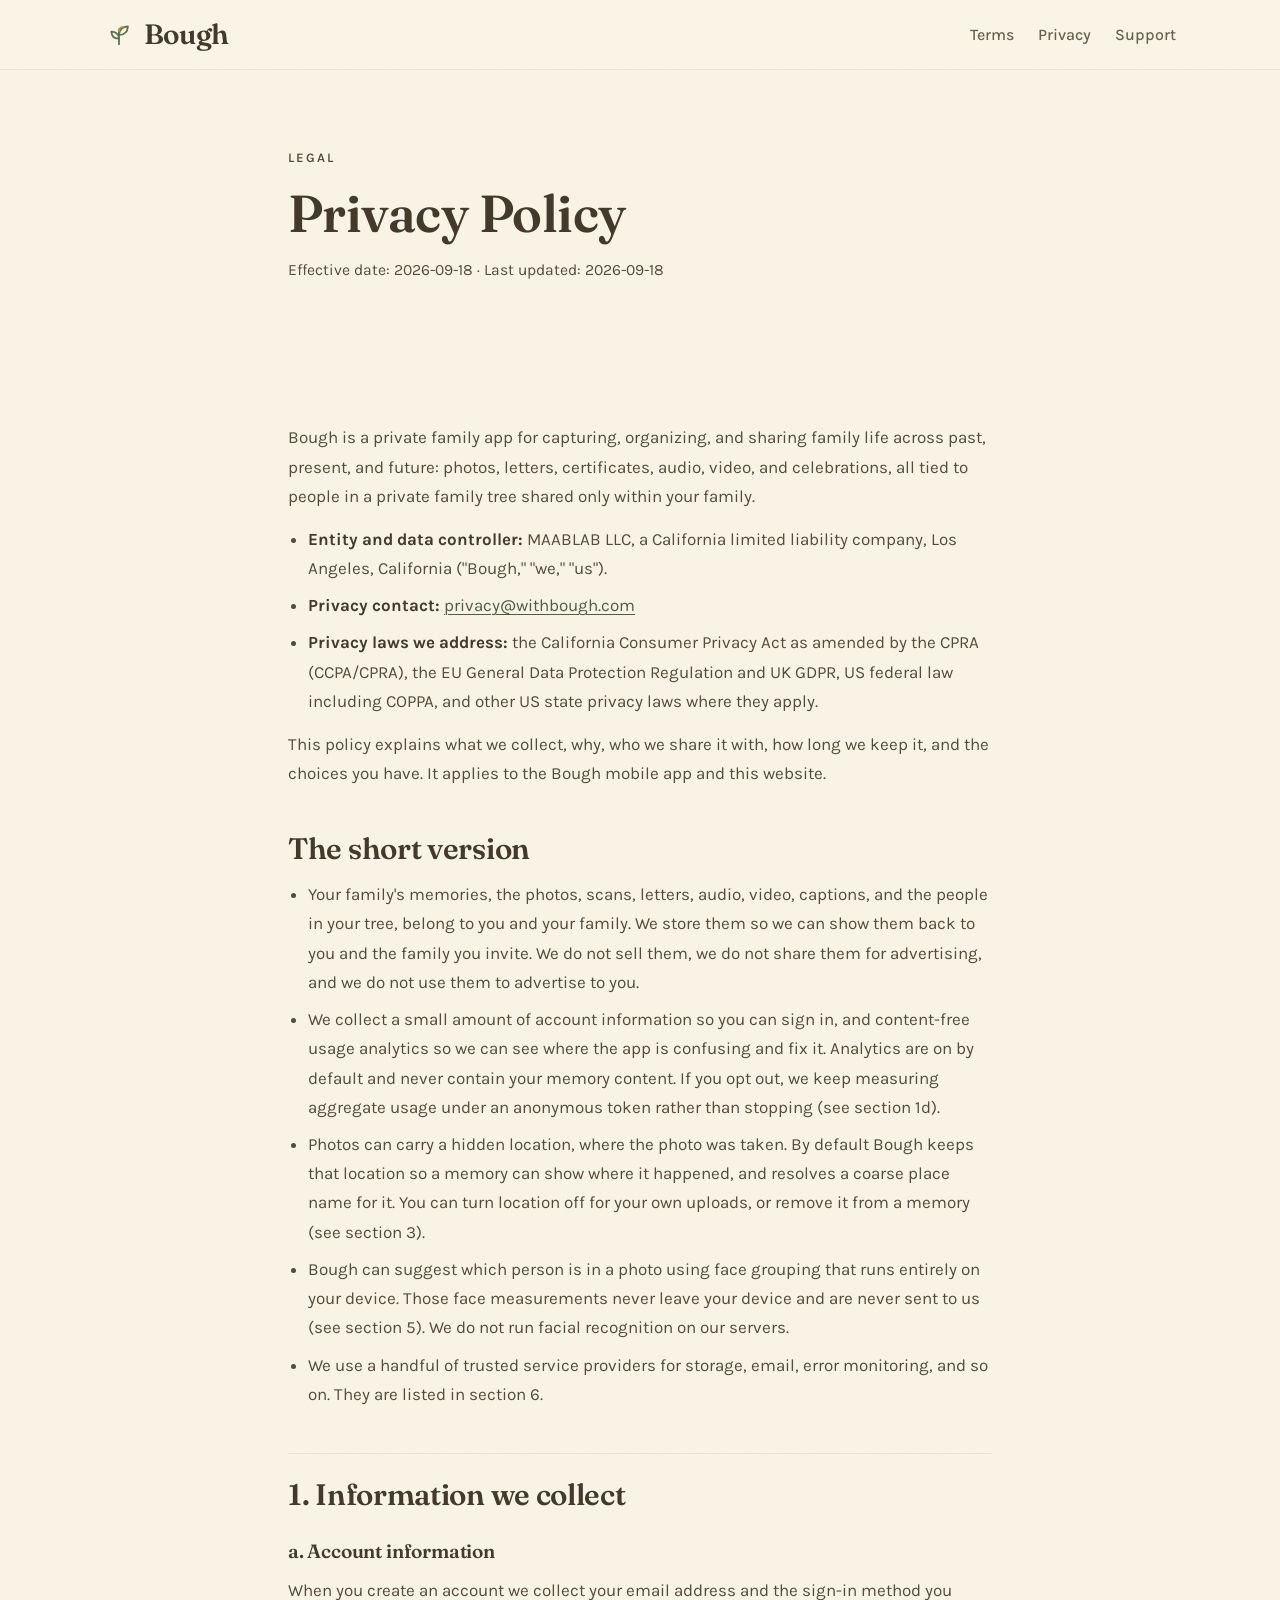
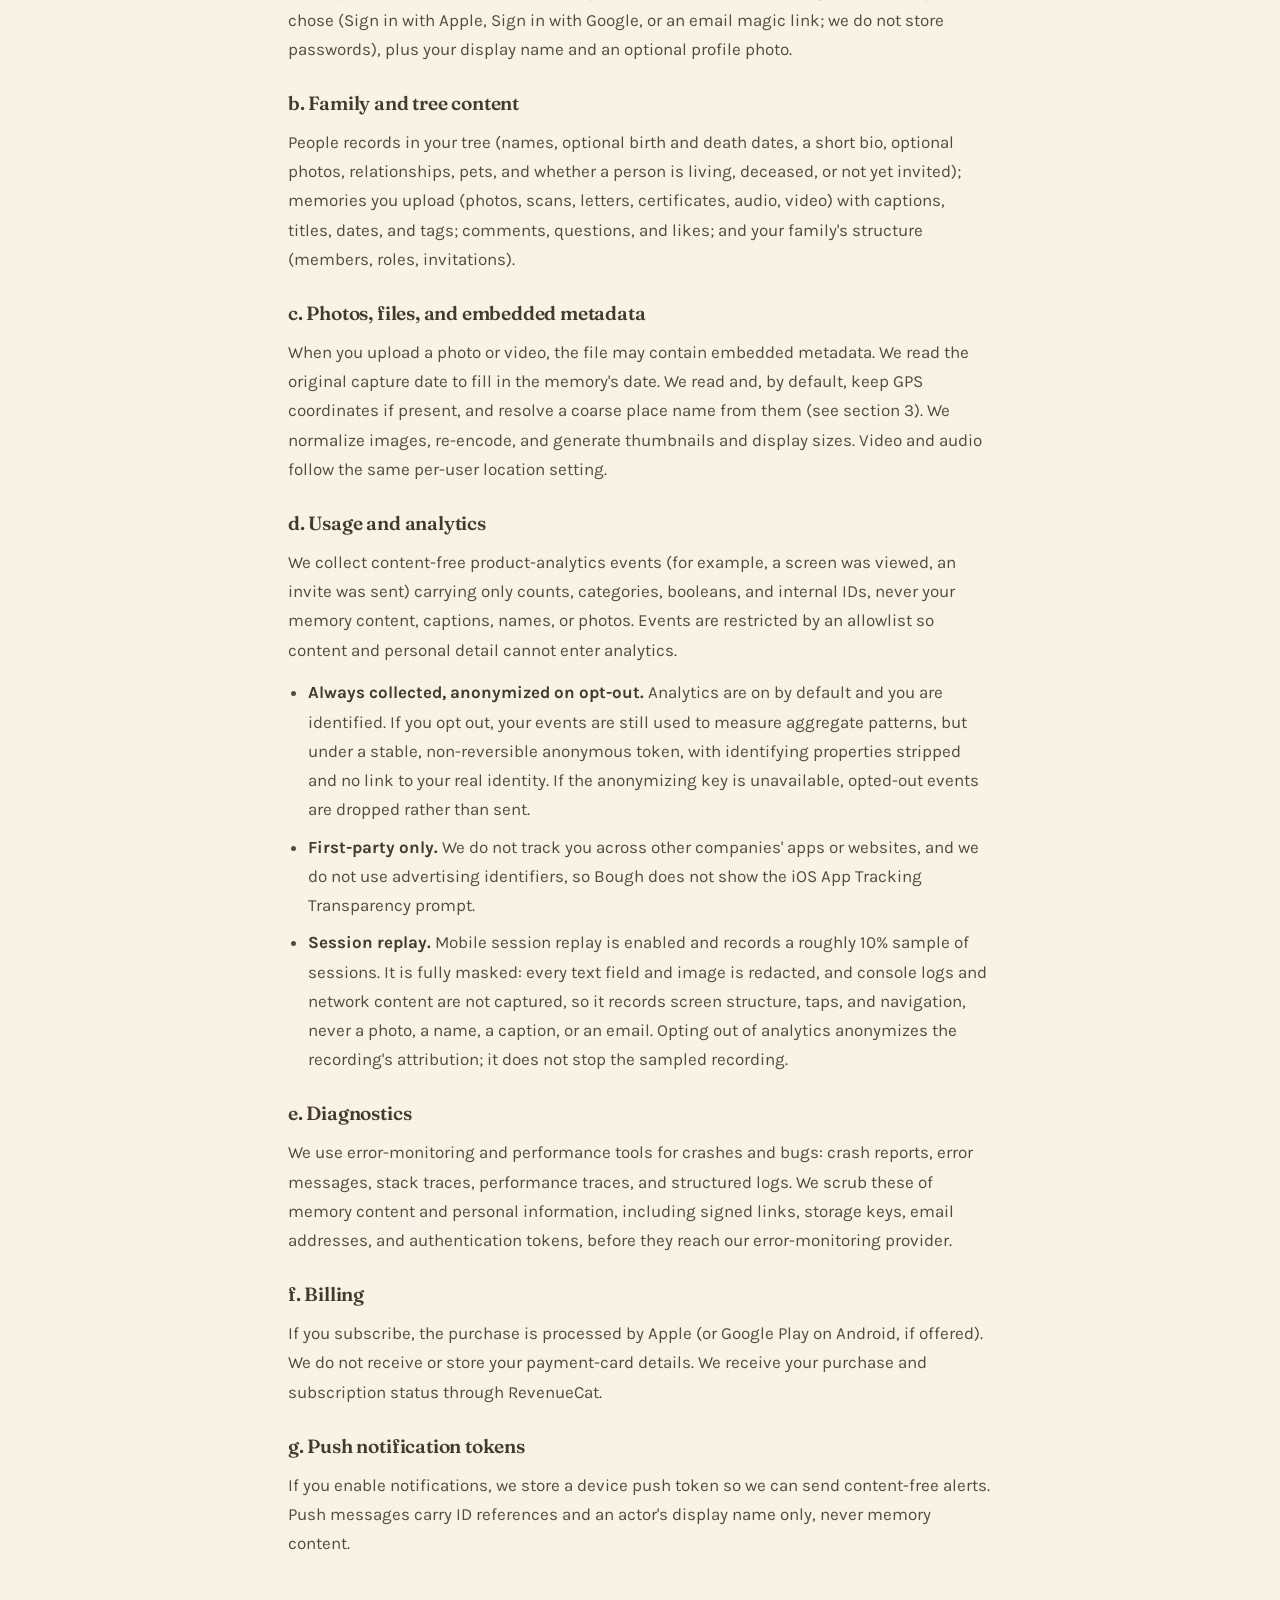
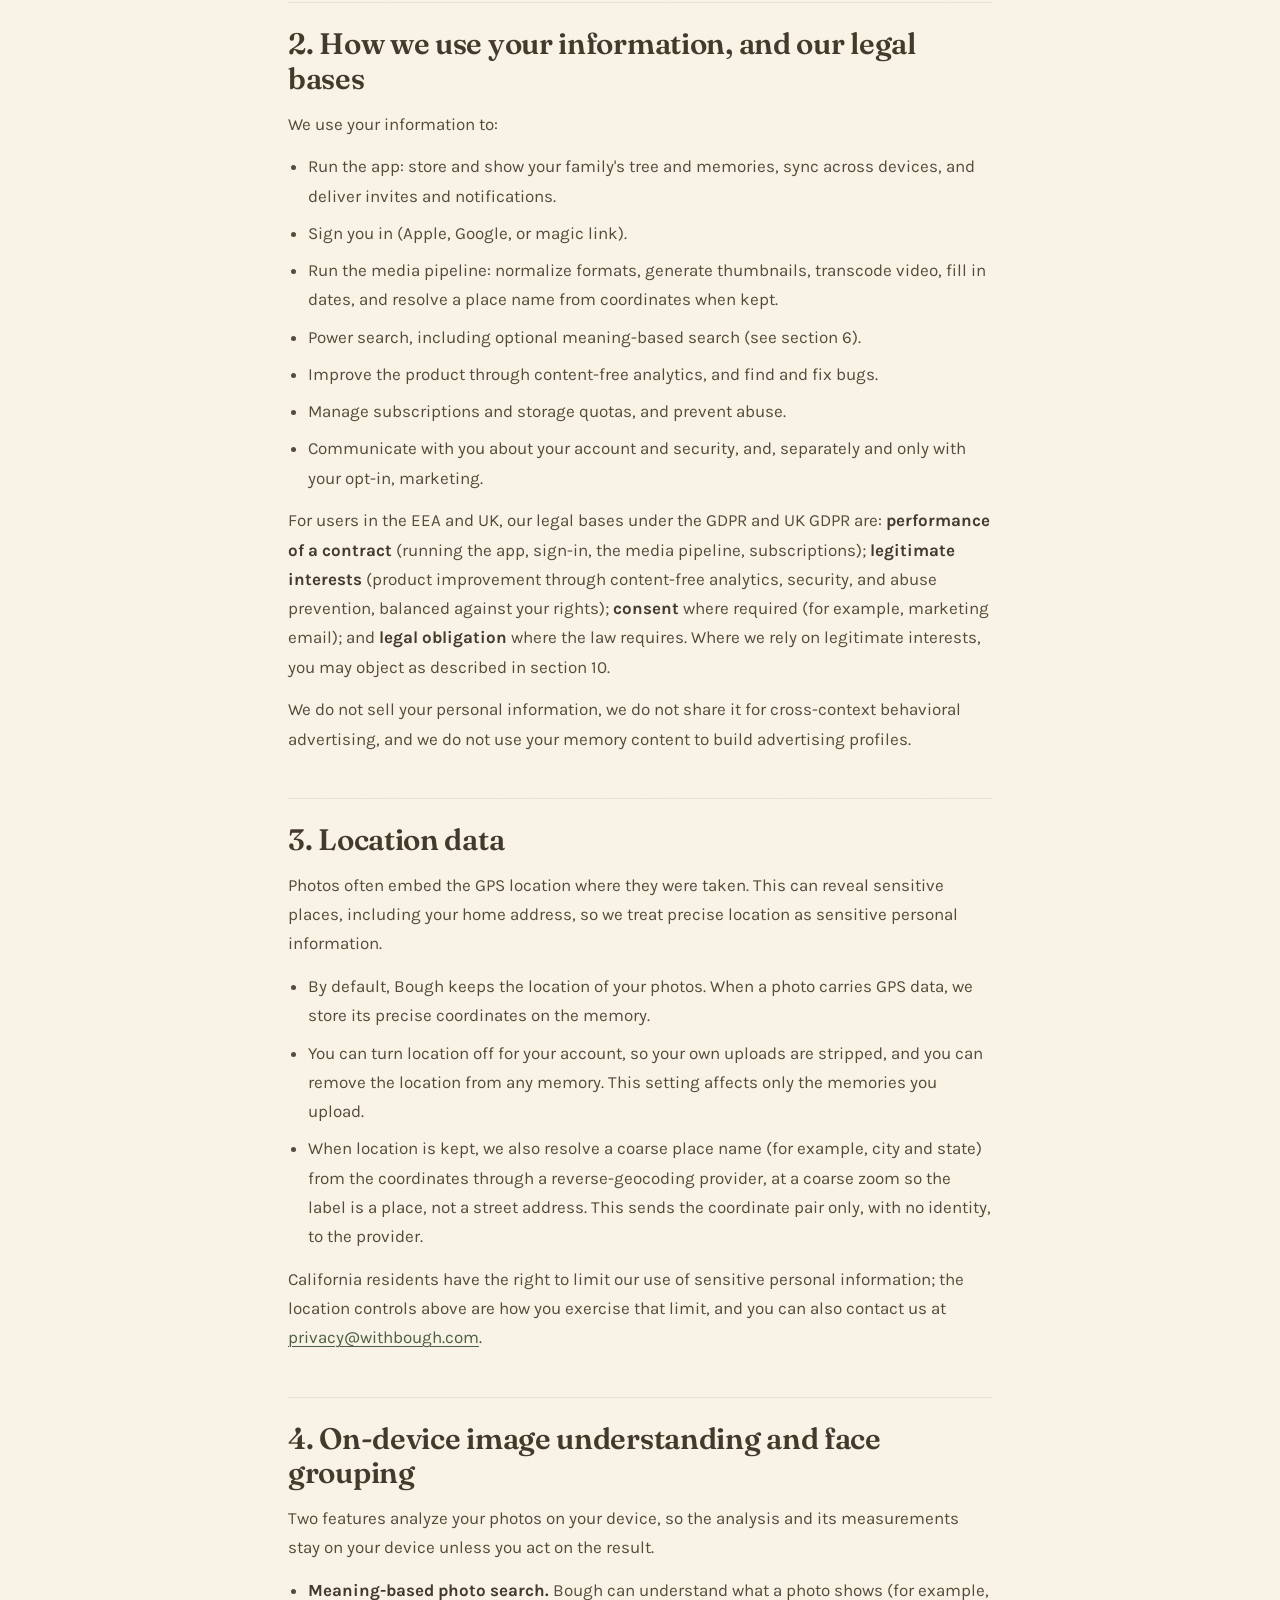
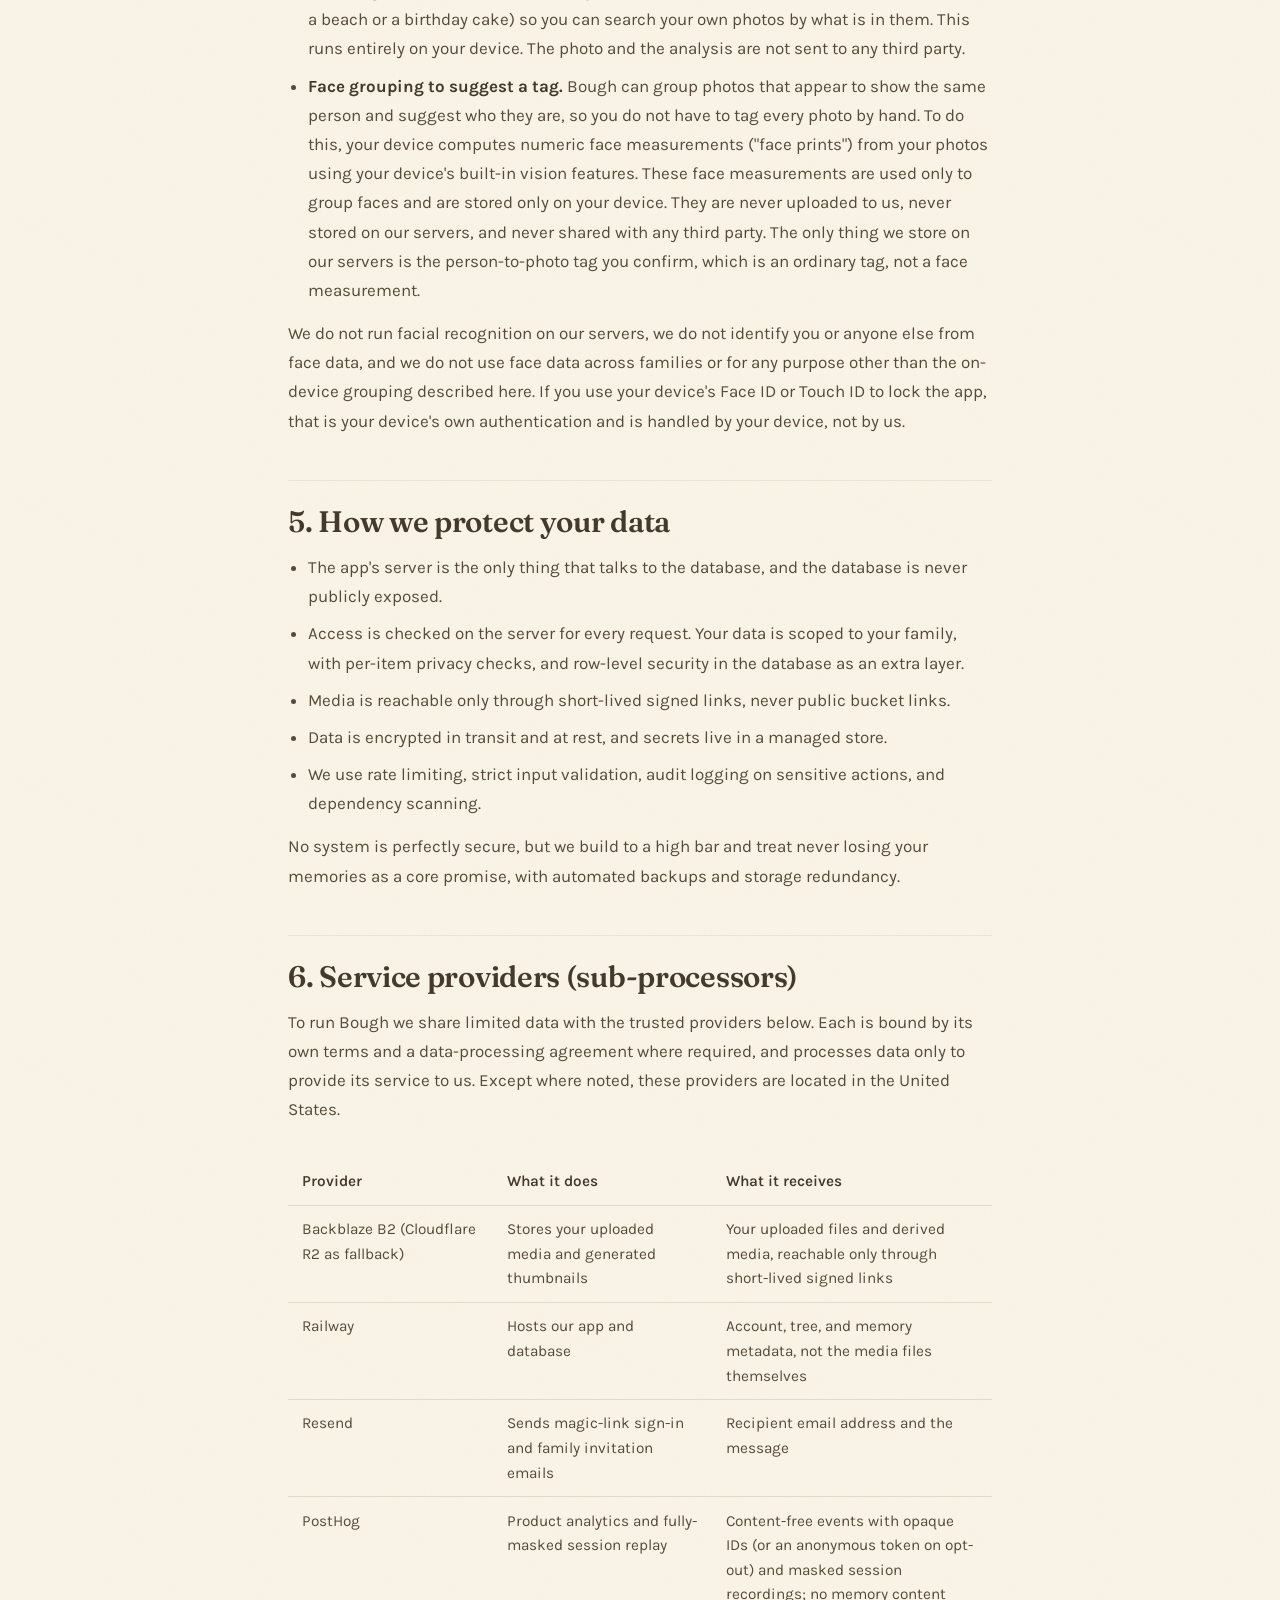
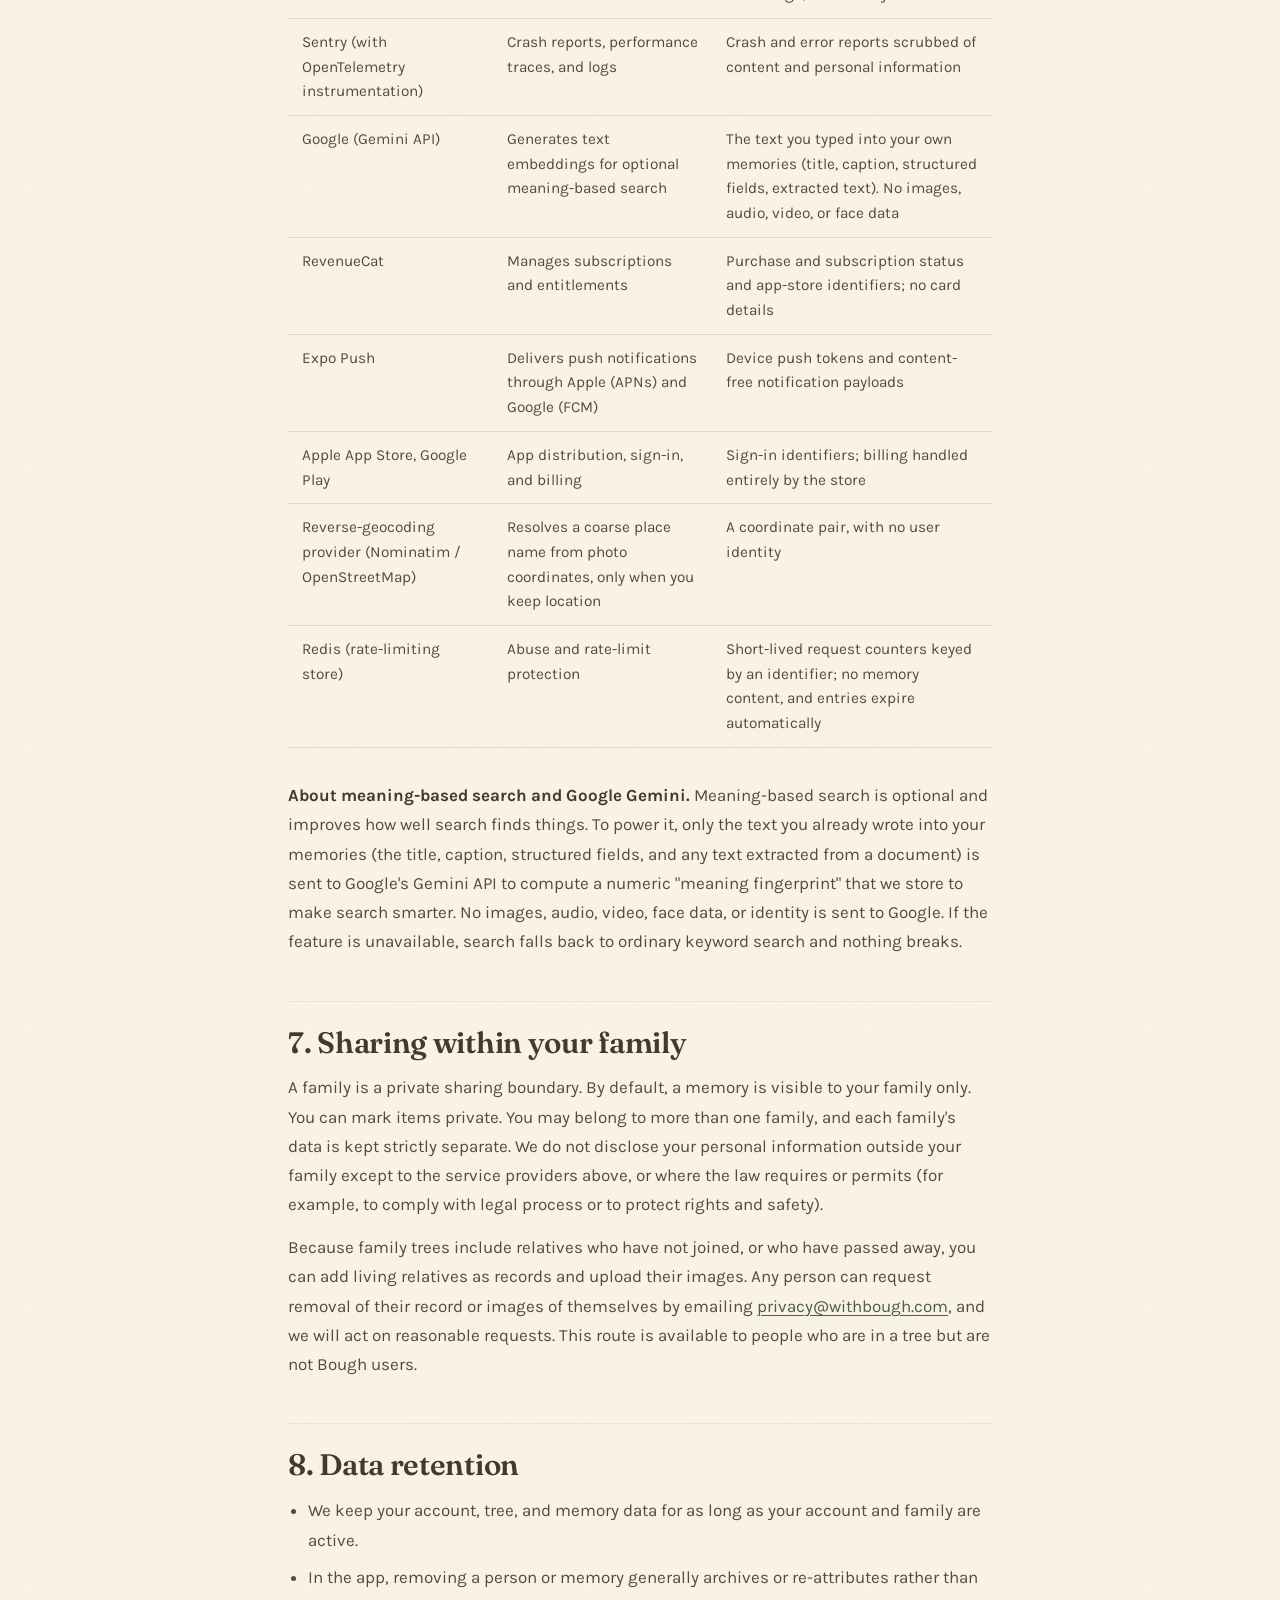
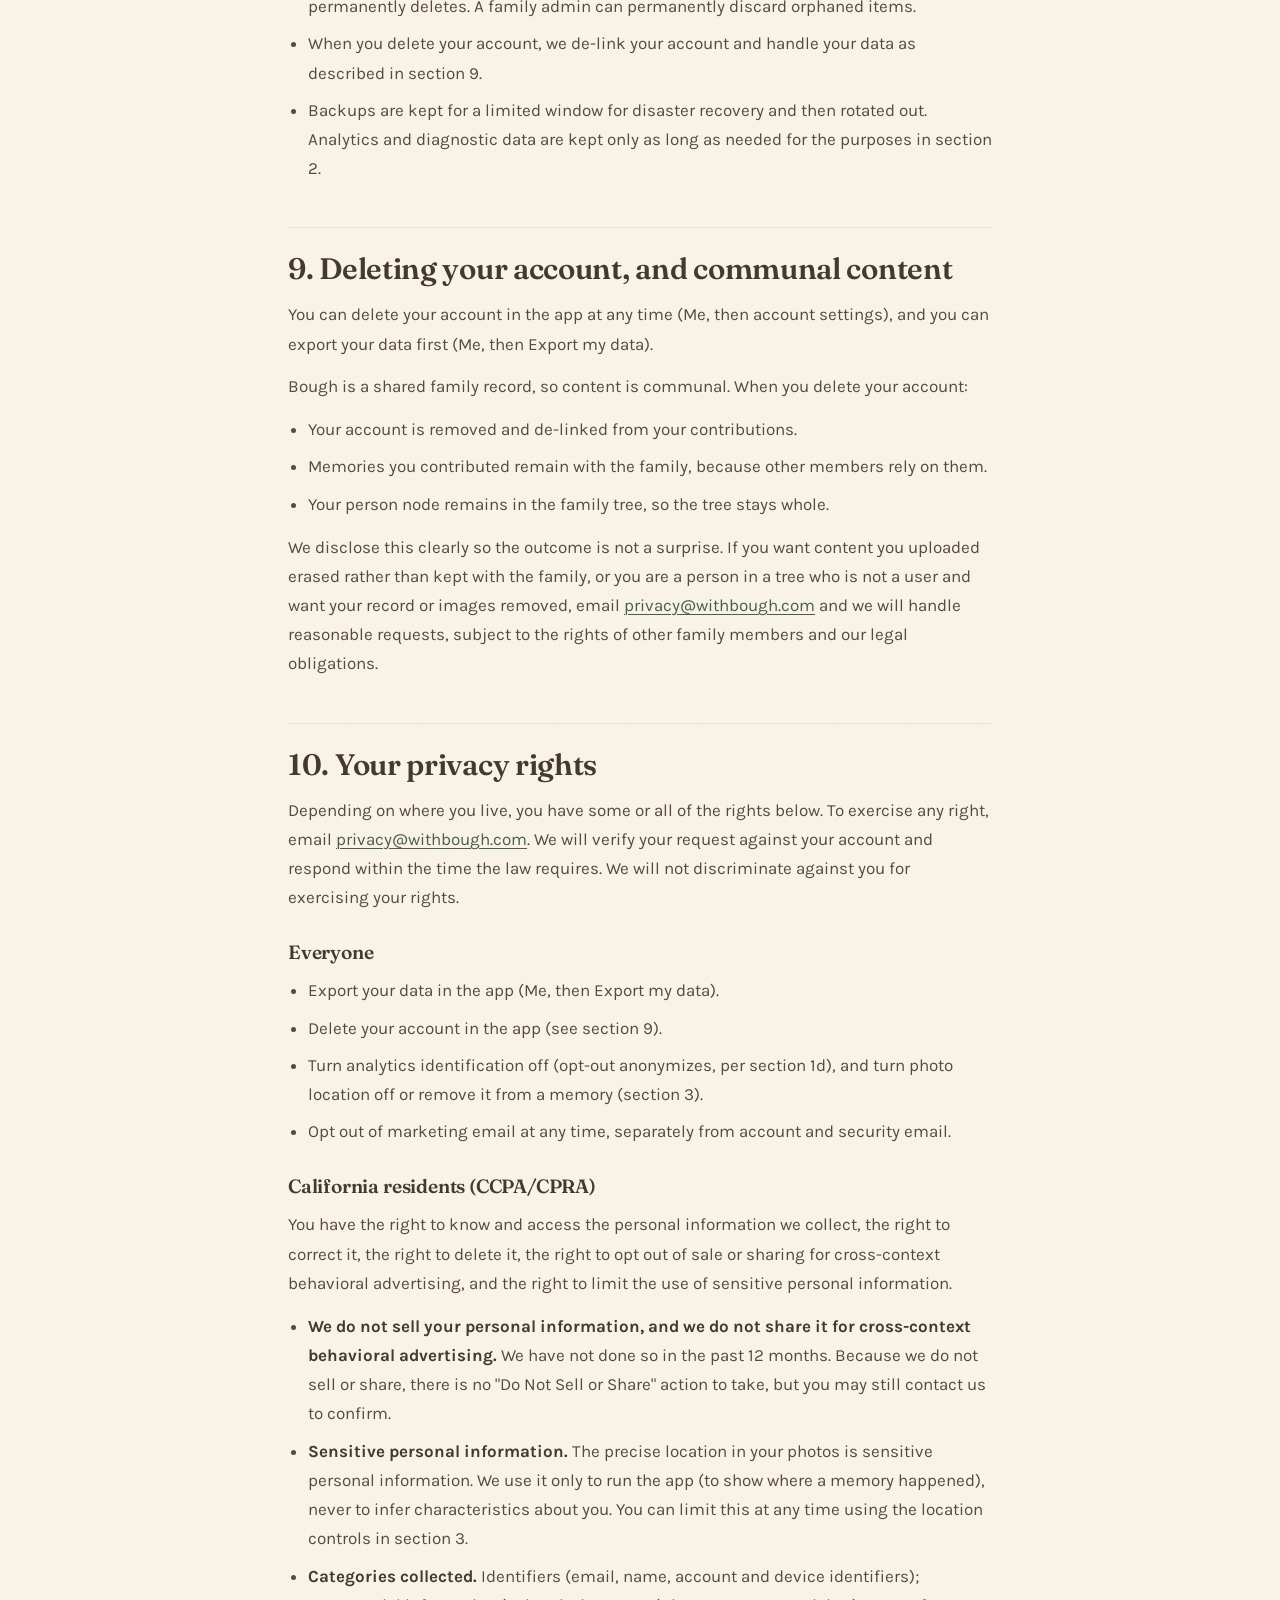
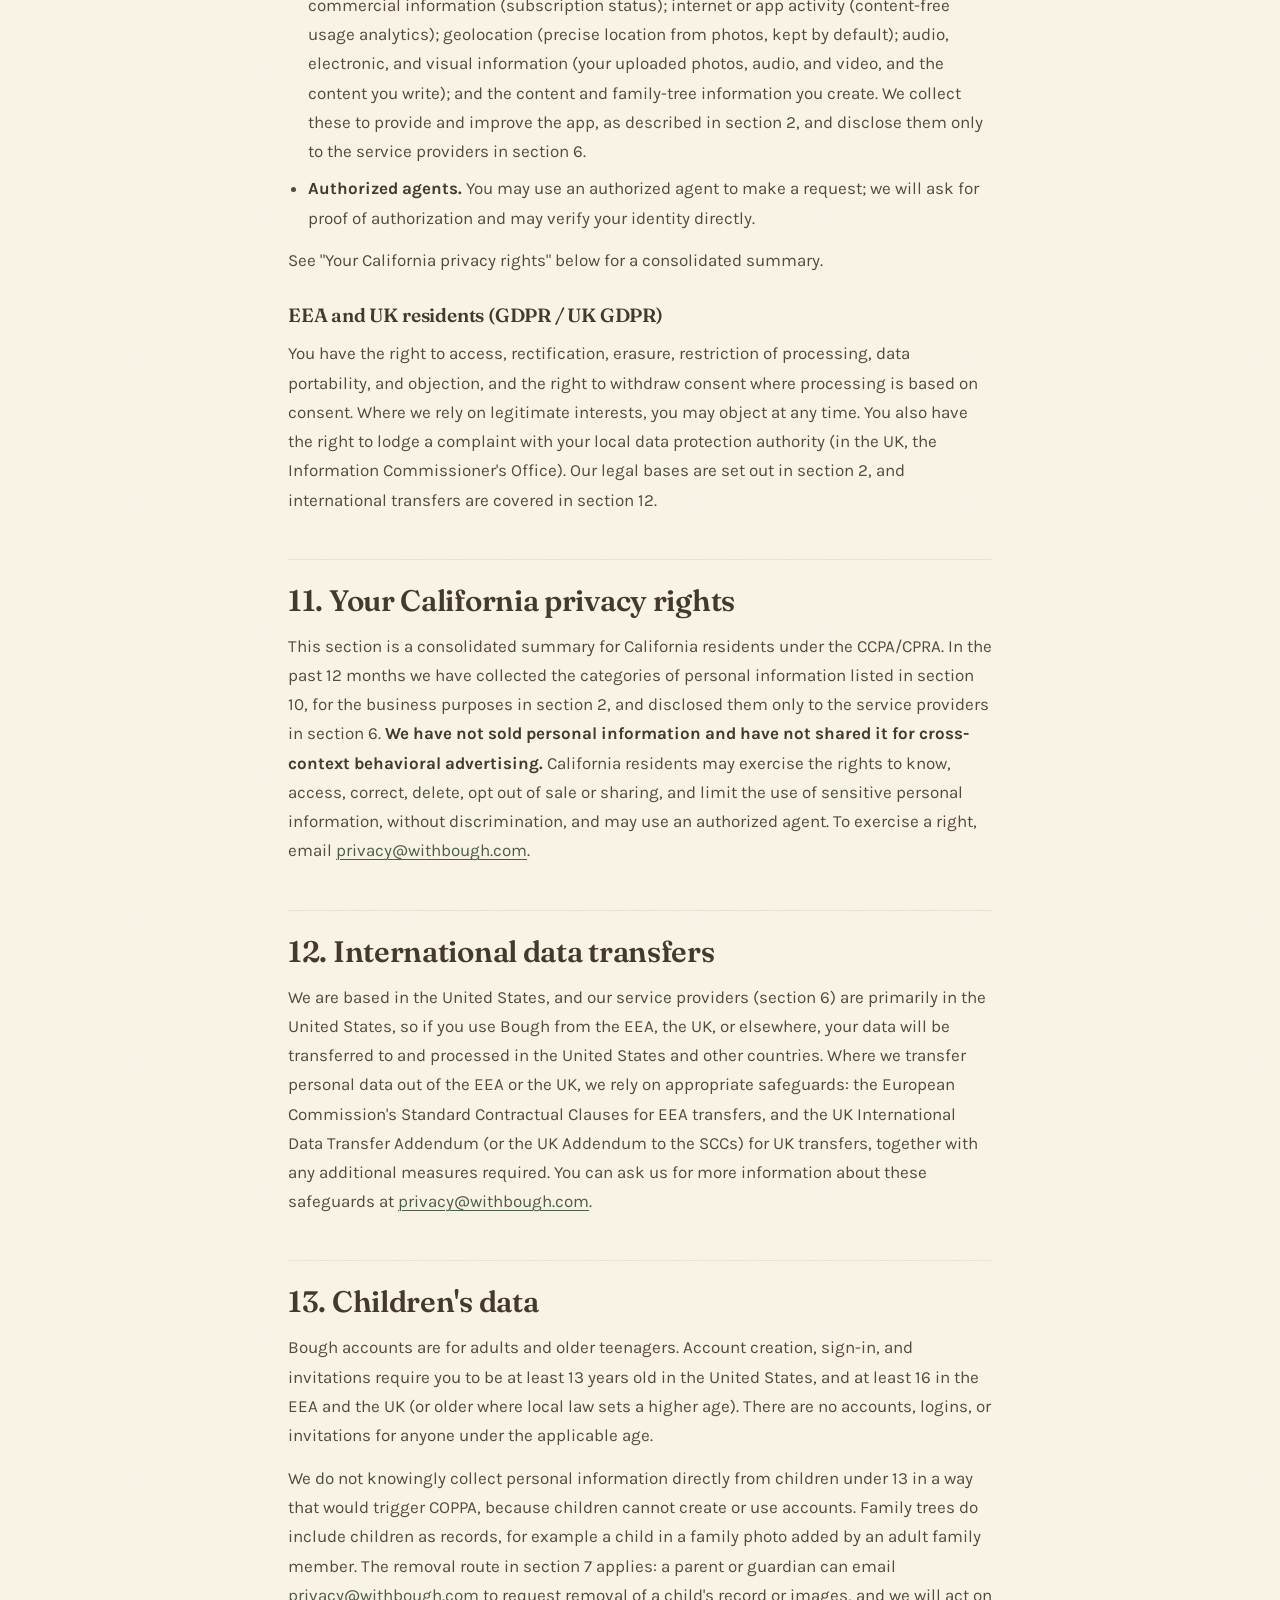
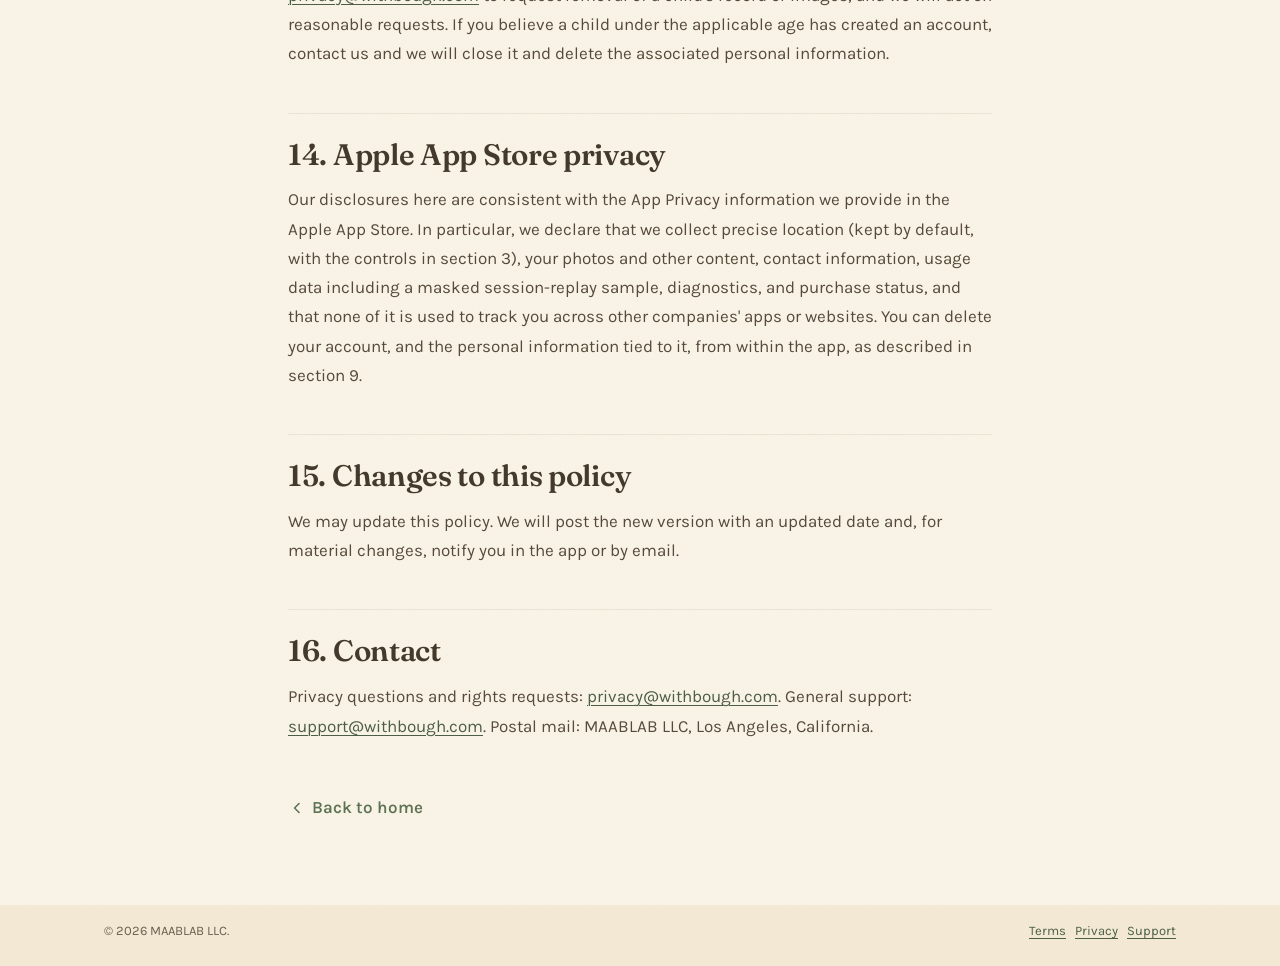
==== commit ca709193: "feat: GEO/SEO discoverability pack Add robots.txt (AI + search crawler allow list, sitemap ref) and " ====
--- a/privacy/index.html
+++ b/privacy/index.html
@@ -6,6 +6,8 @@
   <meta name="color-scheme" content="light">
   <title>Bough Privacy Policy</title>
   <meta name="description" content="How Bough collects, uses, shares, and protects your family's data.">
+  <link rel="canonical" href="https://withbough.com/privacy/">
+  <meta property="og:url" content="https://withbough.com/privacy/">
   <link rel="icon" href="../assets/bough-mark.svg" type="image/svg+xml">
   <link rel="preconnect" href="https://fonts.googleapis.com">
   <link rel="preconnect" href="https://fonts.gstatic.com" crossorigin>
--- a/styles.css
+++ b/styles.css
@@ -4,6 +4,11 @@
   Fraunces + Karla type pairing (DESIGN.md §3). One light "paper" theme for
   everyone: paper is the single continuous page background, surface/surface-alt
   are reserved for real objects (pricing card, the ending field).
+
+  Layout: a real 12-column grid. The main container is 1120px; narrower
+  sections use a max-width container that sits LEFT within that 1120 zone.
+  Spacing is set per section (top/bottom padding); adjacent sections' paddings
+  add, so they stay small. No section min-heights, no page-wrapper row-gap.
 */
 
 /* ----------------------------------------------------------------- tokens */
@@ -40,18 +45,10 @@
 
   --maxw: 1120px;
   --readw: 44rem;
-  --gutter: clamp(1.25rem, 5vw, 3rem);
+  --gutter: 24px;          /* 12-col gutter + min outer gutter (desktop) */
   --radius-sm: 12px;
   --radius-md: 18px;
   --radius-lg: 24px;
-
-  /* relationship-based vertical gaps (gap BEFORE a section); ~40% smaller on mobile */
-  --gap-xs: clamp(1.5rem, 3.5vw, 2.5rem);    /* ~40px — within a movement */
-  --gap-sm: clamp(1.75rem, 4vw, 3rem);       /* ~48px */
-  --gap-md: clamp(2rem, 4.5vw, 3.5rem);      /* ~56px */
-  --gap-lg: clamp(2.75rem, 5.5vw, 4.5rem);   /* ~72px */
-  --gap-xl: clamp(3.5rem, 7vw, 6rem);        /* ~96px — a new topic */
-  --gap-xxl: clamp(3.75rem, 7.5vw, 6.5rem);  /* ~104px — a new movement */
 
   color-scheme: only light;
 }
@@ -72,7 +69,7 @@
   background-image: url("data:image/svg+xml,%3Csvg xmlns='http://www.w3.org/2000/svg' width='140' height='140'%3E%3Cfilter id='n'%3E%3CfeTurbulence type='fractalNoise' baseFrequency='0.85' numOctaves='2' stitchTiles='stitch'/%3E%3CfeColorMatrix type='saturate' values='0'/%3E%3C/filter%3E%3Crect width='140' height='140' filter='url(%23n)' opacity='0.035'/%3E%3C/svg%3E");
   color: var(--ink);
   font-family: var(--sans);
-  font-size: 1.0625rem;      /* 17px — comfortable for a broad age range */
+  font-size: 17px;           /* comfortable for a broad age range */
   line-height: 1.6;
   -webkit-font-smoothing: antialiased;
   text-rendering: optimizeLegibility;
@@ -102,45 +99,91 @@
 
 p { margin: 0; }
 
+/* ------------------------------------------------- container + 12-col grid */
 .wrap {
   width: 100%;
   max-width: var(--maxw);
   margin-inline: auto;
   padding-inline: var(--gutter);
 }
-
-/* neutralize the old uniform rhythm; each section sets its own gap-before */
+/* narrower sections: capped width, left-aligned inside the 1120 zone */
+.narrow-920 { max-width: 920px; }
+.narrow-800 { max-width: 800px; }
+
+.g12 {
+  display: grid;
+  grid-template-columns: repeat(12, minmax(0, 1fr));
+  column-gap: var(--gutter);
+  row-gap: 0;
+  align-items: start;          /* top-align columns; no dead center */
+}
+.s1  { grid-column: span 1; }
+.s3  { grid-column: span 3; }
+.s4  { grid-column: span 4; }
+.s5  { grid-column: span 5; }
+.s6  { grid-column: span 6; }
+.s7  { grid-column: span 7; }
+.s8  { grid-column: span 8; }
+.s11 { grid-column: span 11; }
+.s12 { grid-column: span 12; }
+
+@media (max-width: 1023px) {
+  .wrap { padding-inline: 20px; }
+  .g12 { grid-template-columns: 1fr; row-gap: 24px; }
+  .g12 > * { grid-column: auto; }
+}
+
 .section { padding-block: 0; }
 
-/* HERO eyebrow — the one pronounced small-caps label (DESIGN §3) */
+/* ------------------------------------------------- type levels (visual) */
+/* weight 600 comes from h1,h2,h3. Levels are the three visual sizes. */
+.t-l1 { font-size: 42px; line-height: 1.10; }
+.t-l2 { font-size: 32px; line-height: 1.18; }
+.t-l3 { font-size: 28px; line-height: 1.20; }
+@media (min-width: 1024px) {
+  .t-l1 { font-size: 56px; line-height: 1.08; }
+  .t-l2 { font-size: 44px; line-height: 1.14; }
+  .t-l3 { font-size: 34px; line-height: 1.18; }
+}
+@media (min-width: 1200px) {
+  .t-l1 { font-size: 64px; line-height: 1.08; }
+}
+
+/* eyebrows: 13px, 12px below */
 .eyebrow {
   font-family: var(--sans);
   font-weight: 600;
-  font-size: 0.75rem;
+  font-size: 13px;
   letter-spacing: 0.16em;
   text-transform: uppercase;
   color: var(--sage-deep);
-  margin: 0 0 1rem;
-}
-
-/* quiet section label used everywhere after the hero */
+  margin: 0 0 12px;
+}
 .kicker {
   font-family: var(--sans);
   font-weight: 600;
-  font-size: 0.8125rem;      /* ~13px */
+  font-size: 13px;
   letter-spacing: 0.01em;
   color: var(--muted);
-  margin: 0 0 0.6rem;
+  margin: 0 0 12px;
 }
 
 .lead {
-  font-size: clamp(1.125rem, 2.4vw, 1.375rem);
-  line-height: 1.5;
+  font-size: 17px;
+  line-height: 1.6;
   color: var(--ink-caption);
-  max-width: 34rem;
-}
-
+}
 .muted { color: var(--muted); }
+
+/* feature / step / thread / trust titles — Karla 18px */
+.f-title {
+  font-family: var(--sans);
+  font-weight: 600;
+  font-size: 18px;
+  line-height: 1.35;
+  letter-spacing: 0;
+  color: var(--ink);
+}
 
 /* --------------------------------------------------------------- buttons */
 .btn {
@@ -175,6 +218,17 @@
   border-color: var(--hairline);
 }
 .btn-quiet:hover { border-color: var(--sage-deep); color: var(--sage-deep); }
+
+/* quiet inline text link (hero secondary action) */
+.text-link {
+  font-family: var(--sans);
+  font-weight: 600;
+  font-size: 1.0625rem;
+  color: var(--sage-press);
+  text-decoration: underline;
+  text-underline-offset: 4px;
+}
+.text-link:hover { color: var(--terracotta); }
 
 @media (prefers-reduced-motion: reduce) {
   .btn:hover { transform: none; }
@@ -190,13 +244,15 @@
   padding-top: env(safe-area-inset-top, 0px);
 }
 .site-header .wrap {
-  display: flex;
-  align-items: center;
-  justify-content: space-between;
-  gap: 1rem;
-  min-height: 64px;
+  display: grid;
+  grid-template-columns: repeat(12, minmax(0, 1fr));
+  column-gap: var(--gutter);
+  align-items: center;
+  min-height: 48px;
+  padding-block: 12px;
 }
 .brand {
+  grid-column: span 4;
   display: inline-flex;
   align-items: center;
   gap: 0.6rem;
@@ -207,453 +263,364 @@
 .brand .wordmark {
   font-family: var(--serif);
   font-weight: 600;
-  font-size: 1.5rem;
   letter-spacing: -0.01em;
 }
+.site-header .wordmark { font-size: 28px; }
 .nav {
-  display: flex;
-  align-items: center;
-  gap: clamp(1rem, 2.5vw, 2rem);
+  grid-column: span 8;
+  justify-self: end;
+  display: flex;
+  align-items: center;
+  gap: 24px;
 }
 .nav-links {
   display: flex;
-  gap: clamp(1rem, 2.5vw, 1.75rem);
+  gap: 24px;
 }
 .nav-links a {
   color: var(--muted);
   text-decoration: none;
   font-weight: 500;
-  font-size: 1rem;
+  font-size: 16px;
 }
 .nav-links a:hover { color: var(--ink); }
+/* header CTA: compact, no glow */
+.site-header .btn-primary { box-shadow: none; }
+.site-header .btn {
+  min-height: 48px;
+  padding: 0 1.2rem;
+  font-size: 16px;
+}
+@media (max-width: 1023px) {
+  .site-header .wrap { min-height: 40px; }
+  .site-header .wordmark { font-size: 26px; }
+  .site-header .btn { min-height: 40px; }
+}
 @media (max-width: 720px) {
   .nav-links { display: none; }
 }
 
 /* --------------------------------------------------------------- hero */
-.hero { padding-top: clamp(2.5rem, 6vw, 4.5rem); padding-bottom: 0; }
-.hero h1 {
-  font-size: clamp(2.5rem, 6vw, 4.75rem);
-  line-height: 1.08;
-  max-width: 16ch;
-}
-.hero .lead { margin-top: 1.5rem; }
+.hero { padding: 40px 0 24px; }
+.hero-inner { align-items: start; }
+.hero-copy { grid-column: span 6; }
+.hero h1 { max-width: 16ch; }
+.hero .lead {
+  margin-top: 24px;
+  max-width: 42ch;
+  font-size: 17px;
+  line-height: 1.6;
+}
 .hero-actions {
-  margin-top: 2.25rem;
+  margin-top: 24px;
   display: flex;
   flex-wrap: wrap;
   gap: 0.85rem;
   align-items: center;
 }
 .hero-note {
-  margin-top: 1.1rem;
+  margin-top: 12px;
   font-size: 0.95rem;
   color: var(--muted);
 }
 
-/* hero — editorial: narrow copy column beside a wider living tree */
-.hero-inner {
+.hero-inner { align-items: center; }
+.hero-visual { grid-column: span 6; display: flex; justify-content: center; }
+/* the one prominent framed phone: a tighter bezel + a crop so a real memory
+   shows sooner instead of a mostly-empty screen */
+.hero .phone { --phone-w: 296px; padding: 6px; border-radius: 42px; }
+.hero .phone img { aspect-ratio: 296 / 470; object-fit: cover; object-position: top center; border-radius: 36px; }
+
+@media (min-width: 1024px) {
+  .hero .lead { font-size: 19px; line-height: 1.5; }
+}
+@media (max-width: 1023px) {
+  .hero { padding: 28px 0 16px; }
+  .hero-inner { row-gap: 32px; align-items: start; }
+}
+
+/* --------------------------------------- phone frame (real product screens) */
+/* honest to the app UI: a warm bezel + soft shadow, screenshot clipped inside */
+.phone {
+  --phone-w: 300px;
+  width: 100%;
+  max-width: var(--phone-w);
+  margin-inline: auto;
+  background: #2b2419;
+  border-radius: 46px;
+  padding: 7px;
+  box-shadow: 0 20px 44px rgba(67, 58, 44, 0.20), 0 4px 12px rgba(67, 58, 44, 0.12);
+}
+.phone img { display: block; width: 100%; height: auto; border-radius: 40px; }
+.phone.small { --phone-w: 208px; }
+
+/* ----------------------------------- screenshot crop (unframed preview card) */
+/* used everywhere except the one hero phone: reads as a memory/preview crop,
+   not a full device. */
+.shot {
+  --shot-w: 300px;
+  width: 100%;
+  max-width: var(--shot-w);
+  margin-inline: auto;
+  border-radius: var(--radius-lg);
+  border: 1px solid var(--hairline);
+  box-shadow: var(--shadow-card);
+  overflow: hidden;
+  background: var(--surface);
+}
+.shot img {
+  display: block;
+  width: 100%;
+  height: auto;
+}
+.shot.shot-sm { --shot-w: 150px; }
+
+/* --------------------------------------- the group-chat problem + privacy */
+.problem { padding: 36px 0; }
+.problem h2 { max-width: 20ch; }
+.problem .lead { margin-top: 20px; max-width: 56ch; }
+@media (max-width: 1023px) {
+  .problem { padding: 24px 0; }
+}
+
+/* --------------------------------------- feature demos (copy + a visual) */
+.split { align-items: center; }
+.split-copy { grid-column: span 5; }
+.split-copy h2 { max-width: 18ch; }
+.split-copy p { color: var(--ink-caption); margin-top: 20px; max-width: 42ch; }
+.feed-nod { color: var(--muted); font-size: 15px; line-height: 1.55; }
+.split-visual { grid-column: span 7; overflow: visible; }
+.split-visual svg { width: 100%; max-width: 440px; height: auto; display: block; margin-inline: auto; }
+
+.feature { padding: 36px 0; }
+.feature .split-copy h2 { max-width: 22ch; }
+.feature .split-visual { display: flex; align-items: center; justify-content: center; }
+.feature-note { margin-top: 16px; font-size: 14px; color: var(--muted); }
+
+/* embedded product animations sit in the visual column. Height is fixed to the
+   animation's own content height (measured) so the content fits with no second
+   scrolling surface inside the iframe; the animation centers within it. */
+.anim-frame {
+  display: block;
+  width: 100%;
+  max-width: 420px;
+  margin-inline: auto;
+  height: 560px;
+  border: 0;
+  border-radius: var(--radius-md);
+  background: var(--surface-alt);
+}
+
+@media (min-width: 1024px) {
+  /* alternate which side the visual sits on */
+  .feature.reverse .split-copy { order: 2; }
+  .feature.reverse .split-visual { order: 1; }
+}
+@media (max-width: 1023px) {
+  .feature { padding: 24px 0; }
+  .split-visual svg { max-width: 400px; }
+  .anim-frame { max-width: 400px; }
+}
+
+/* --------------------------------------- inline format list (family feed) */
+.type-row {
+  list-style: none;
+  margin: 20px 0 0;
+  padding: 0;
+  display: flex;
+  flex-wrap: wrap;
+  gap: 10px;
+}
+.type-chip {
+  display: inline-flex;
+  align-items: center;
+  gap: 8px;
+  padding: 8px 14px;
+  border: 1px solid var(--hairline);
+  border-radius: 999px;
+  background: var(--surface);
+  font-size: 15px;
+  font-weight: 500;
+  color: var(--ink-caption);
+}
+.type-chip svg { width: 18px; height: 18px; color: var(--sage-deep); flex: none; }
+
+/* --------------------------------------- person page: tree + search sub-beats */
+.subbeats {
+  margin-top: 40px;
+  padding-top: 32px;
+  border-top: 1px solid var(--hairline-soft);
+  grid-template-columns: repeat(2, minmax(0, 1fr));
+  column-gap: var(--gutter);
+  row-gap: 28px;
+}
+.subbeat-item {
+  display: flex;
+  align-items: center;
+  gap: 18px;
+}
+.subbeat-item h3 { font-size: 20px; line-height: 1.25; }
+.subbeat-item p { color: var(--ink-caption); margin-top: 8px; font-size: 15px; }
+@media (max-width: 1023px) {
+  .subbeats { margin-top: 28px; padding-top: 24px; grid-template-columns: 1fr; }
+}
+
+/* --------------------------------------- make something together (keepsakes) */
+.keepsakes { padding: 40px 0; }
+.keepsakes-head { margin-bottom: 28px; }
+.keepsakes-grid {
   display: grid;
-  gap: clamp(2rem, 5vw, 3.75rem);
-  align-items: center;
-}
-@media (min-width: 940px) {
-  .hero-inner { grid-template-columns: minmax(0, 0.82fr) minmax(0, 1.18fr); }
-}
-
-/* the hand-drawn family tree sits directly on the paper (no card) */
-.tree-stage {
-  margin-top: clamp(2rem, 5vw, 3rem);
-  overflow: visible;
-}
-@media (min-width: 940px) {
-  .hero-inner .tree-stage { margin-top: 0; }
-}
-.tree-stage svg { width: 100%; height: auto; display: block; }
-.tree-caption {
-  margin: 1.25rem auto 0;
-  text-align: center;
-  max-width: 40rem;
-  color: var(--muted);
-  font-size: 0.95rem;
-}
-
-/* hero tree is static (the reveal tree is the single drawing moment) */
-.branch {
-  fill: none;
-  stroke: var(--line);
-  stroke-width: 2.4;
-  stroke-linecap: round;
-}
-.person { transform-box: fill-box; transform-origin: center; }
-
-/* --------------------------------------------------------------- statement */
-.statement .big {
-  font-family: var(--serif);
-  font-weight: 500;
-  font-size: clamp(1.8rem, 4vw, 2.7rem);
-  line-height: 1.18;
-  letter-spacing: -0.01em;
-  max-width: 24ch;
-}
-.statement .big em {
-  font-style: italic;
-  color: var(--terracotta);
-}
-.threads {
-  margin-top: clamp(2rem, 4.5vw, 3rem);
+  grid-template-columns: repeat(2, minmax(0, 1fr));
+  gap: 32px 40px;
+}
+.keepsake {
+  display: flex;
+  flex-direction: column;
+  align-items: flex-start;
+}
+.keepsake-visual {
+  width: 100%;
+  display: flex;
+  justify-content: center;
+  margin-top: 24px;
+}
+.keepsake .badge { margin-bottom: 12px; }
+.keepsake h3 { max-width: 22ch; }
+.keepsake p { color: var(--ink-caption); margin-top: 12px; max-width: 44ch; }
+.keepsake .shot { --shot-w: 260px; }
+@media (max-width: 1023px) {
+  .keepsakes { padding: 24px 0; }
+  .keepsakes-grid { grid-template-columns: 1fr; gap: 36px; }
+}
+
+/* --------------------------------------- plan labels */
+.badge {
+  display: inline-flex;
+  align-items: center;
+  font-family: var(--sans);
+  font-weight: 600;
+  font-size: 12px;
+  letter-spacing: 0.04em;
+  padding: 4px 11px;
+  border-radius: 999px;
+  border: 1px solid transparent;
+}
+.badge-premium {
+  background: var(--honey);
+  color: var(--cta-ink);
+  border-color: rgba(185, 146, 79, 0.45);
+}
+.badge-free {
+  background: var(--surface);
+  color: var(--sage-press);
+  border-color: var(--hairline);
+}
+
+/* --------------------------------------------------------------- the ending field */
+.ending { background: var(--surface-alt); }
+
+/* --------------------------------------- 8. pricing */
+.pricing { padding: 56px 0 24px; }
+.pricing h2 { max-width: 18ch; }
+.pricing .price-intro .lead { margin-top: 12px; max-width: 52ch; }
+
+.price-body { margin-top: 32px; align-items: center; }
+.plans {
+  grid-column: span 8;
   display: grid;
-  grid-template-columns: repeat(3, 1fr);
-  gap: clamp(1.25rem, 3vw, 2.25rem);
-}
-.thread .tag {
-  font-family: var(--sans);
-  font-weight: 600;
-  font-size: 0.8125rem;
-  letter-spacing: 0.01em;
-  color: var(--muted);
-  display: block;
-  margin-bottom: 0.55rem;
-}
-.thread h3 {
-  font-family: var(--sans);
-  font-weight: 700;
-  font-size: 1.1875rem;
-  line-height: 1.3;
-  letter-spacing: 0;
-  margin-bottom: 0.4rem;
-}
-.thread p { color: var(--ink-caption); font-size: 1rem; }
-@media (max-width: 720px) {
-  .threads { grid-template-columns: 1fr; gap: 1.75rem; }
-}
-
-/* --------------------------------------------------------------- how it works */
-.howto-inner {
-  display: grid;
-  gap: clamp(1.75rem, 4vw, 3rem);
-  align-items: start;
-}
-@media (min-width: 820px) {
-  .howto-inner { grid-template-columns: minmax(0, 0.78fr) minmax(0, 1.22fr); gap: 1.5rem; }
-}
-.steps {
+  grid-template-columns: repeat(2, minmax(0, 1fr));
+  gap: 20px;
+}
+.plan {
+  background: var(--surface);
+  border: 1px solid var(--hairline);
+  border-radius: var(--radius-md);
+  padding: 24px;
+}
+.plan-premium { background: var(--surface); border-color: rgba(185, 146, 79, 0.45); }
+.plan-head { display: flex; align-items: center; justify-content: space-between; gap: 12px; margin-bottom: 16px; }
+.plan-name { font-family: var(--sans); font-weight: 600; font-size: 17px; }
+.plan ul {
   list-style: none;
   margin: 0;
   padding: 0;
   display: flex;
   flex-direction: column;
-  gap: clamp(1.1rem, 2.5vw, 1.6rem);
-}
-.step-item {
-  display: grid;
-  grid-template-columns: auto 1fr;
-  gap: 1rem;
-  align-items: baseline;
-}
-.step-n {
-  font-family: var(--serif);
-  font-weight: 600;
-  font-size: 1.35rem;
-  color: var(--sage-deep);
-  line-height: 1;
-  font-variant-numeric: tabular-nums;
-  min-width: 1.4ch;
-}
-.step-item h3 {
-  font-family: var(--sans);
-  font-weight: 700;
-  font-size: 1.1875rem;
-  line-height: 1.3;
-  letter-spacing: 0;
-  margin-bottom: 0.25rem;
-}
-.step-item p { color: var(--ink-caption); font-size: 1rem; }
-
-/* --------------------------------------------------------------- pricing */
-.price-grid {
-  margin-top: clamp(2rem, 5vw, 3rem);
-  display: grid;
-  grid-template-columns: minmax(0, 0.72fr) minmax(0, 1fr);
-  gap: clamp(1.5rem, 3.5vw, 2.75rem);
-  align-items: start;
-}
-.plan { display: flex; flex-direction: column; }
-/* Free — an unfilled column on the ending field */
-.plan .plan-name { font-family: var(--serif); font-weight: 600; font-size: 1.45rem; margin-bottom: 0.25rem; }
-.plan .plan-sub { color: var(--muted); font-size: 0.98rem; margin-bottom: 1.4rem; }
-.plan .price {
-  font-family: var(--serif);
-  font-weight: 600;
-  font-size: clamp(2.2rem, 5vw, 2.9rem);
-  color: var(--ink);
-  line-height: 1;
-}
-.plan .price span { font-family: var(--sans); font-size: 1rem; font-weight: 500; color: var(--muted); }
-.plan .price-alt { color: var(--muted); font-size: 0.98rem; margin-top: 0.5rem; }
-.plan ul {
-  list-style: none;
-  margin: 1.6rem 0 0;
-  padding: 0;
-  display: flex;
-  flex-direction: column;
-  gap: 0.75rem;
+  gap: 12px;
 }
 .plan li {
   display: flex;
-  gap: 0.65rem;
+  gap: 0.6rem;
   align-items: flex-start;
-  font-size: 1rem;
+  font-size: 16px;
   color: var(--ink-caption);
 }
-.plan li svg { flex: none; width: 22px; height: 22px; color: var(--sage-deep); margin-top: 1px; }
-.plan .btn { margin-top: 1.8rem; align-self: flex-start; }
-/* Family — the featured object: a surface card lifted off the ending field */
-.plan.featured {
-  background: var(--surface);
-  border: 1px solid var(--hairline);
-  border-radius: var(--radius-lg);
-  padding: clamp(1.75rem, 3.5vw, 2.75rem);
-  box-shadow: var(--shadow-card);
-}
-@media (max-width: 780px) {
-  .price-grid { grid-template-columns: 1fr; gap: 1.75rem; }
-}
-
-/* --------------------------------------------------------------- the ending field */
-.ending {
-  background: var(--surface-alt);
-  padding-top: var(--gap-xl);      /* For every age -> Pricing: a real pause into the tonal shift */
+.plan li svg { flex: none; width: 20px; height: 20px; color: var(--sage-deep); margin-top: 2px; }
+.price-visual { grid-column: span 4; display: flex; justify-content: center; }
+.price-cta { margin-top: 28px; }
+@media (max-width: 1023px) {
+  .pricing { padding: 32px 0 16px; }
+  .price-body { row-gap: 28px; }
+  .plans { grid-template-columns: 1fr; }
+}
+
+/* --------------------------------------- 5.10 closing */
+.closing { padding: 16px 0 32px; }
+.closing-inner { align-items: start; }
+.closing-text { grid-column: span 8; }
+.closing h2 { max-width: 28ch; }
+.closing-support { color: var(--ink-caption); margin-top: 12px; max-width: 52ch; font-size: 17px; }
+.closing-signin { margin-top: 12px; font-size: 14px; line-height: 1.5; color: var(--muted); }
+.closing-cta { grid-column: span 4; }
+.closing-cta .btn { margin-top: 4px; }
+@media (max-width: 1023px) {
+  .closing { padding: 12px 0 20px; }
+  .closing-inner { row-gap: 20px; }
+  .closing-cta .btn { margin-top: 0; }
 }
 
 /* --------------------------------------------------------------- footer */
 .site-footer {
   background: var(--surface-alt);
-  padding-top: clamp(2.75rem, 5vw, 3.75rem);
-  padding-bottom: calc(clamp(2.5rem, 5vw, 3.5rem) + env(safe-area-inset-bottom, 0px));
-}
-.footer-grid {
-  display: flex;
-  flex-wrap: wrap;
-  gap: 2rem 3rem;
-  justify-content: space-between;
-  align-items: flex-start;
-}
-.footer-brand { max-width: 26rem; }
-.footer-brand p { color: var(--muted); font-size: 0.98rem; margin-top: 0.9rem; }
-.footer-links {
-  display: flex;
-  flex-wrap: wrap;
-  gap: 2rem 3rem;
-}
+  padding: 16px 0 calc(24px + env(safe-area-inset-bottom, 0px));
+}
+.footer-grid { align-items: start; }
+.footer-brand { grid-column: span 6; }
+.footer-brand .wordmark { font-size: 26px; }
+.footer-brand p { color: var(--muted); font-size: 15px; line-height: 1.6; margin-top: 12px; max-width: 34ch; }
+.footer-col { grid-column: span 3; }
 .footer-col h4 {
   font-family: var(--sans);
   font-weight: 600;
-  font-size: 0.75rem;
+  font-size: 12px;
   letter-spacing: 0.14em;
   text-transform: uppercase;
   color: var(--muted);
-  margin: 0 0 0.9rem;
+  margin: 0 0 12px;
 }
 .footer-col a {
   display: block;
   color: var(--ink-caption);
   text-decoration: none;
-  font-size: 1rem;
-  margin-bottom: 0.55rem;
+  font-size: 15px;
+  line-height: 1.6;
+  margin-bottom: 8px;
 }
 .footer-col a:hover { color: var(--terracotta); }
 .footer-legal {
-  margin-top: 2.5rem;
-  padding-top: 1.5rem;
-  border-top: 1px solid var(--hairline);   /* kept: it organizes the legal line */
+  margin-top: 28px;
+  padding-top: 16px;
+  border-top: 1px solid var(--hairline);   /* organizes the legal line */
   color: var(--muted);
-  font-size: 0.9rem;
+  font-size: 13px;
   display: flex;
   flex-wrap: wrap;
   gap: 0.5rem 1.5rem;
   justify-content: space-between;
 }
-
-/* --------------------------------------- life moments on the hero tree */
-.life { transform-box: fill-box; transform-origin: center; }
-.life-cap {
-  font-family: var(--sans);
-  font-size: 13px;
-  fill: var(--muted);
-}
-.life-mark { font-family: var(--sans); font-weight: 600; font-size: 12px; letter-spacing: 0.02em; fill: var(--sage-deep); }
-/* the amber "added today" dot pulses gently; the mark stays visible at rest */
-.pulse { transform-box: fill-box; transform-origin: center; }
-@media (prefers-reduced-motion: no-preference) {
-  .pulse { animation: pulse 2.6s ease-in-out 1s infinite; }
-  @keyframes pulse {
-    0%, 100% { opacity: 0.85; transform: scale(1); }
-    50% { opacity: 0.35; transform: scale(1.7); }
-  }
-}
-
-/* --------------------------------------- section headings */
-.section-head { max-width: 46rem; }
-.section-head h2 {           /* supporting role by default */
-  font-size: clamp(1.6rem, 3.2vw, 2.25rem);
-  line-height: 1.2;
-  max-width: 20ch;
-}
-.section-head .lead { margin-top: 1.1rem; }
-/* major role — the two headings that carry a movement */
-.everyday .section-head h2,
-.tree-feature .section-head h2 {
-  font-size: clamp(2rem, 4.5vw, 3.1rem);
-  line-height: 1.14;
-  max-width: 16ch;
-}
-
-/* --------------------------------------- 5.2 the everyday, together */
-.everyday-grid {
-  margin-top: clamp(2rem, 4.5vw, 3rem);
-  display: grid;
-  gap: clamp(2rem, 5vw, 3.5rem);
-  align-items: start;
-}
-@media (min-width: 880px) {
-  .everyday-grid { grid-template-columns: minmax(0, 0.9fr) minmax(0, 1.1fr); }
-}
-.vignettes { display: flex; flex-direction: column; gap: 0; }
-.vignette {
-  display: grid;
-  grid-template-columns: auto 1fr;
-  gap: 1.1rem;
-  align-items: start;
-  padding: 1.4rem 0;
-  border-top: 1px solid var(--hairline);   /* kept: organizes the vignette strip */
-}
-.vignette:last-child { border-bottom: 1px solid var(--hairline); }
-.vignette .v-ico {
-  width: 40px; height: 40px;
-  color: var(--sage-deep);
-  flex: none;
-}
-.vignette h3 {
-  font-family: var(--sans);
-  font-weight: 700;
-  font-size: 1.1875rem;
-  line-height: 1.3;
-  letter-spacing: 0;
-  margin-bottom: 0.25rem;
-}
-.vignette p { color: var(--ink-caption); font-size: 1rem; }
-.vignette .v-who { color: var(--terracotta); font-style: italic; }
-
-/* --------------------------------------- 5.3 made together (split) */
-.split {
-  display: grid;
-  gap: clamp(2rem, 5vw, 3.5rem);
-  align-items: center;
-}
-@media (min-width: 880px) {
-  .split { grid-template-columns: minmax(0, 0.85fr) minmax(0, 1.15fr); }
-}
-.split-visual { overflow: visible; }
-.split-visual svg { width: 100%; height: auto; display: block; }
-.split-copy h2 {
-  font-size: clamp(1.9rem, 4vw, 2.8rem);
-  line-height: 1.15;
-  max-width: 16ch;
-}
-.split-copy p { color: var(--ink-caption); margin-top: 1.1rem; max-width: 40ch; }
-
-/* --------------------------------------- 5.4 the tree centerpiece */
-.tree-reveal {
-  margin-top: clamp(1.75rem, 4vw, 2.75rem);
-  overflow: visible;
-}
-.tree-reveal svg { width: 100%; height: auto; display: block; }
-.rbranch { fill: none; stroke: var(--line); stroke-width: 2.4; stroke-linecap: round; }
-.rperson { transform-box: fill-box; transform-origin: center; }
-@media (prefers-reduced-motion: no-preference) {
-  .tree-reveal.armed .rbranch { stroke-dasharray: var(--len, 300); stroke-dashoffset: var(--len, 300); }
-  .tree-reveal.armed .rperson { opacity: 0; }
-  .tree-reveal.armed.in-view .rbranch { animation: grow 1.1s ease forwards; animation-delay: var(--d, 0s); }
-  .tree-reveal.armed.in-view .rperson { animation: settle 0.6s ease forwards; animation-delay: var(--pd, 0.6s); }
-  @keyframes grow { to { stroke-dashoffset: 0; } }
-  @keyframes settle {
-    from { opacity: 0; transform: scale(0.82); }
-    to { opacity: 1; transform: scale(1); }
-  }
-}
-/* reduced motion / no-JS: branches and people are fully drawn at rest */
-.rbranch { stroke-dashoffset: 0; }
-.rperson { opacity: 1; }
-
-/* --------------------------------------- 5.7 privacy + trust (on paper) */
-.trust h2 {
-  font-size: clamp(1.6rem, 3.2vw, 2.25rem);
-  line-height: 1.2;
-  max-width: 18ch;
-}
-.trust-grid {
-  margin-top: clamp(1.75rem, 4vw, 2.5rem);
-  display: grid;
-  grid-template-columns: repeat(2, 1fr);
-  gap: clamp(1.5rem, 3vw, 2rem) clamp(1.75rem, 4vw, 2.75rem);
-}
-@media (max-width: 640px) { .trust-grid { grid-template-columns: 1fr; } }
-.trust-line { display: grid; grid-template-columns: auto 1fr; gap: 0.9rem; align-items: start; }
-.trust-line svg { width: 22px; height: 22px; color: var(--sage-deep); flex: none; margin-top: 2px; }
-.trust-line h3 {
-  font-family: var(--sans);
-  font-weight: 700;
-  font-size: 1.0625rem;
-  line-height: 1.3;
-  letter-spacing: 0;
-  margin-bottom: 0.2rem;
-}
-.trust-line p { color: var(--ink-caption); font-size: 0.98rem; }
-.trust a.inline-link { color: var(--sage-press); font-weight: 600; }
-.trust a.inline-link:hover { color: var(--terracotta); }
-
-/* --------------------------------------- 5.8 for every age */
-.anyone-inner {
-  display: grid;
-  gap: clamp(1.75rem, 5vw, 3rem);
-  align-items: center;
-}
-@media (min-width: 820px) { .anyone-inner { grid-template-columns: minmax(0, 1.2fr) minmax(0, 0.8fr); } }
-.anyone h2 {
-  font-size: clamp(1.6rem, 3.2vw, 2.25rem);
-  line-height: 1.2;
-  max-width: 18ch;
-}
-.anyone p { color: var(--ink-caption); margin-top: 1.1rem; max-width: 42ch; }
-.anyone-visual { display: grid; place-items: center; }
-.anyone-visual svg { width: 100%; max-width: 220px; height: auto; }
-
-/* --------------------------------------- 5.9 pricing heading */
-.pricing h2 {
-  font-size: clamp(1.7rem, 3.4vw, 2.4rem);
-  line-height: 1.18;
-  max-width: 18ch;
-}
-.pricing .lead { margin-top: 1.1rem; }
-
-/* --------------------------------------- 5.10 closing */
-.closing-inner {
-  display: grid;
-  gap: clamp(1.5rem, 4vw, 3rem);
-  align-items: center;
-}
-@media (min-width: 780px) {
-  .closing-inner { grid-template-columns: minmax(0, 1fr) auto; }
-}
-.closing h2 {
-  font-size: clamp(1.7rem, 3.4vw, 2.4rem);
-  line-height: 1.18;
-  max-width: 18ch;
-}
-.closing p { color: var(--ink-caption); margin-top: 0.9rem; }
-.closing-cta { display: flex; flex-direction: column; align-items: flex-start; gap: 0.9rem; }
-@media (min-width: 780px) { .closing-cta { align-items: flex-end; text-align: right; } }
+@media (max-width: 1023px) {
+  .site-footer { padding: 12px 0 calc(16px + env(safe-area-inset-bottom, 0px)); }
+}
 
 /* --------------------------------------- counsel-review block (legal docs) */
 .counsel-note {
@@ -765,13 +732,3 @@
   z-index: 50;
 }
 .skip-link:focus { left: 0; color: var(--on-accent); }
-
-/* --------------------------------------- section gaps (relationship-based) */
-.everyday { padding-top: var(--gap-lg); }       /* hero -> day to day */
-#together  { padding-top: var(--gap-md); }        /* day to day -> together */
-.tree-feature { padding-top: var(--gap-xxl); }    /* together -> the tree (new movement) */
-.statement { padding-top: var(--gap-xs); }        /* the tree -> what it holds */
-#how { padding-top: var(--gap-lg); }              /* what it holds -> how it works */
-.trust { padding-top: var(--gap-xl); }            /* how it works -> privacy */
-.anyone { padding-top: var(--gap-xs); }           /* privacy -> for every age */
-.closing { padding-top: var(--gap-sm); }          /* pricing -> closing */
